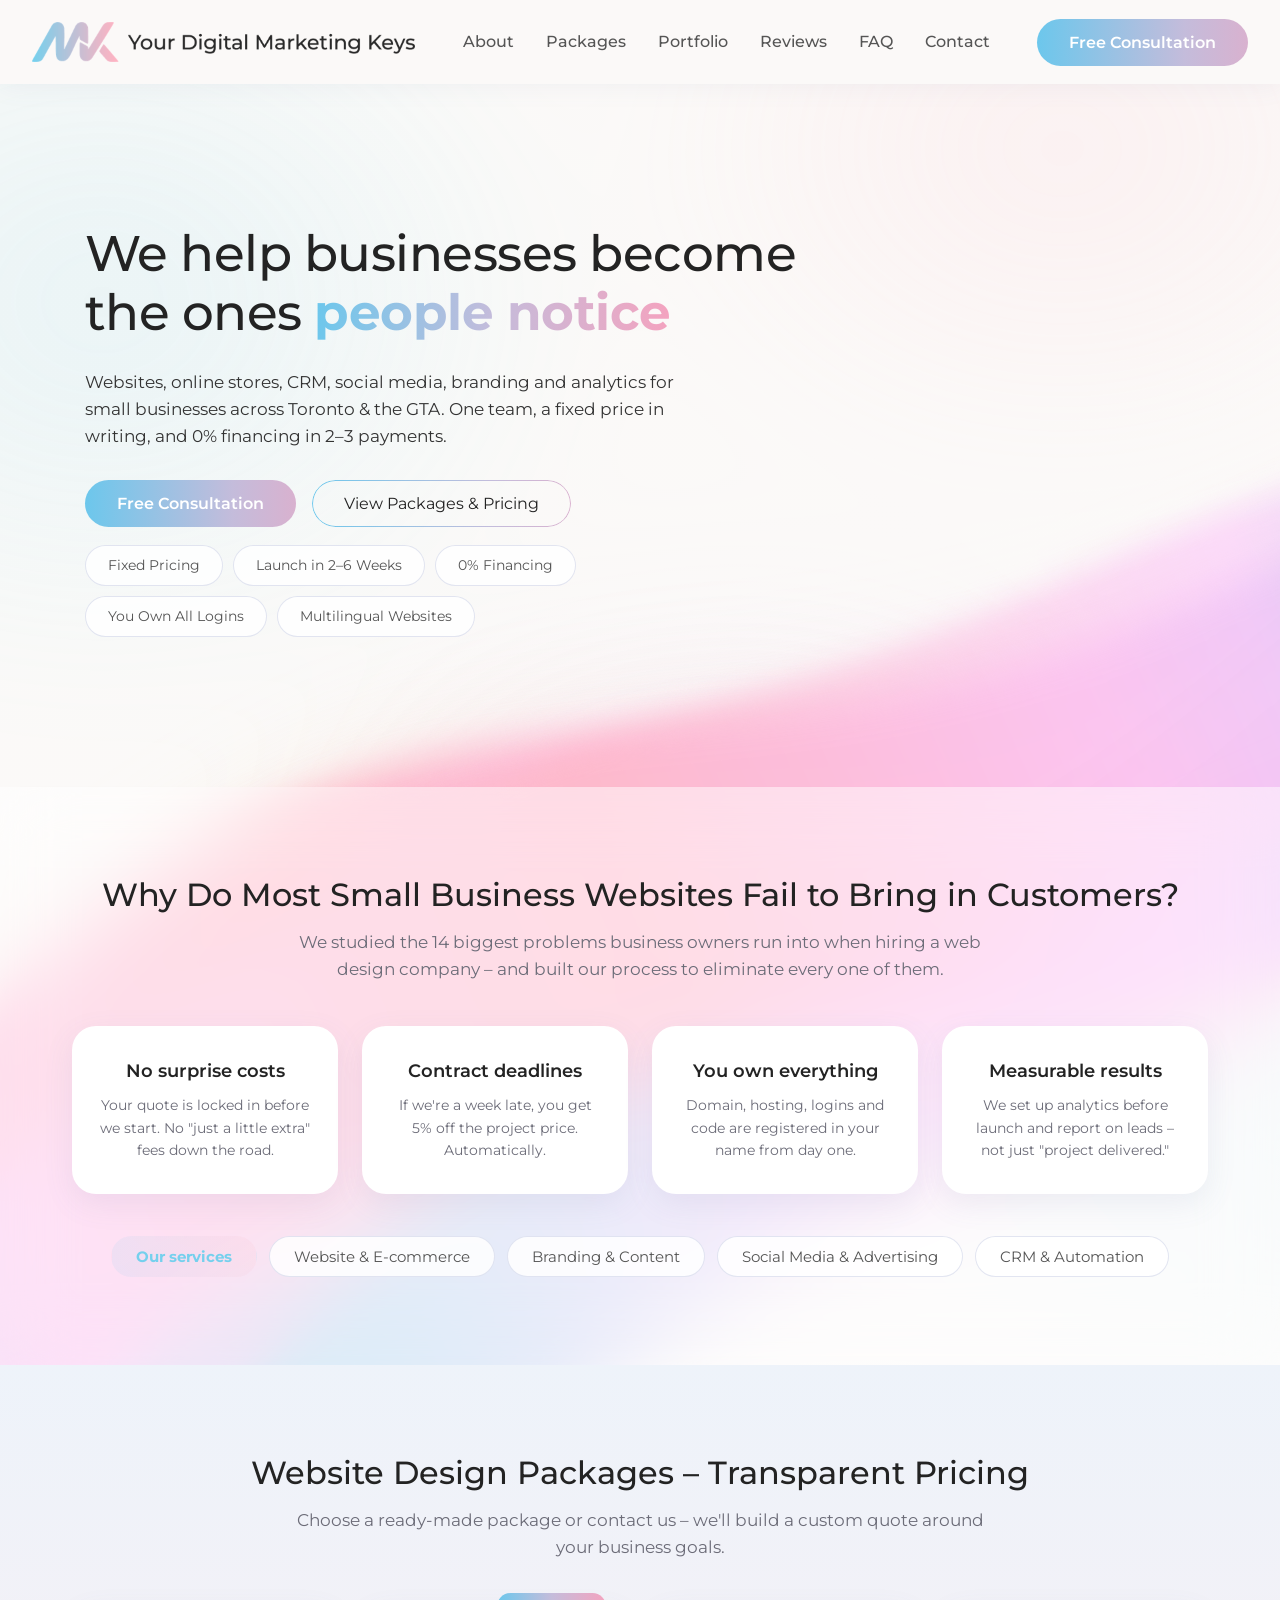
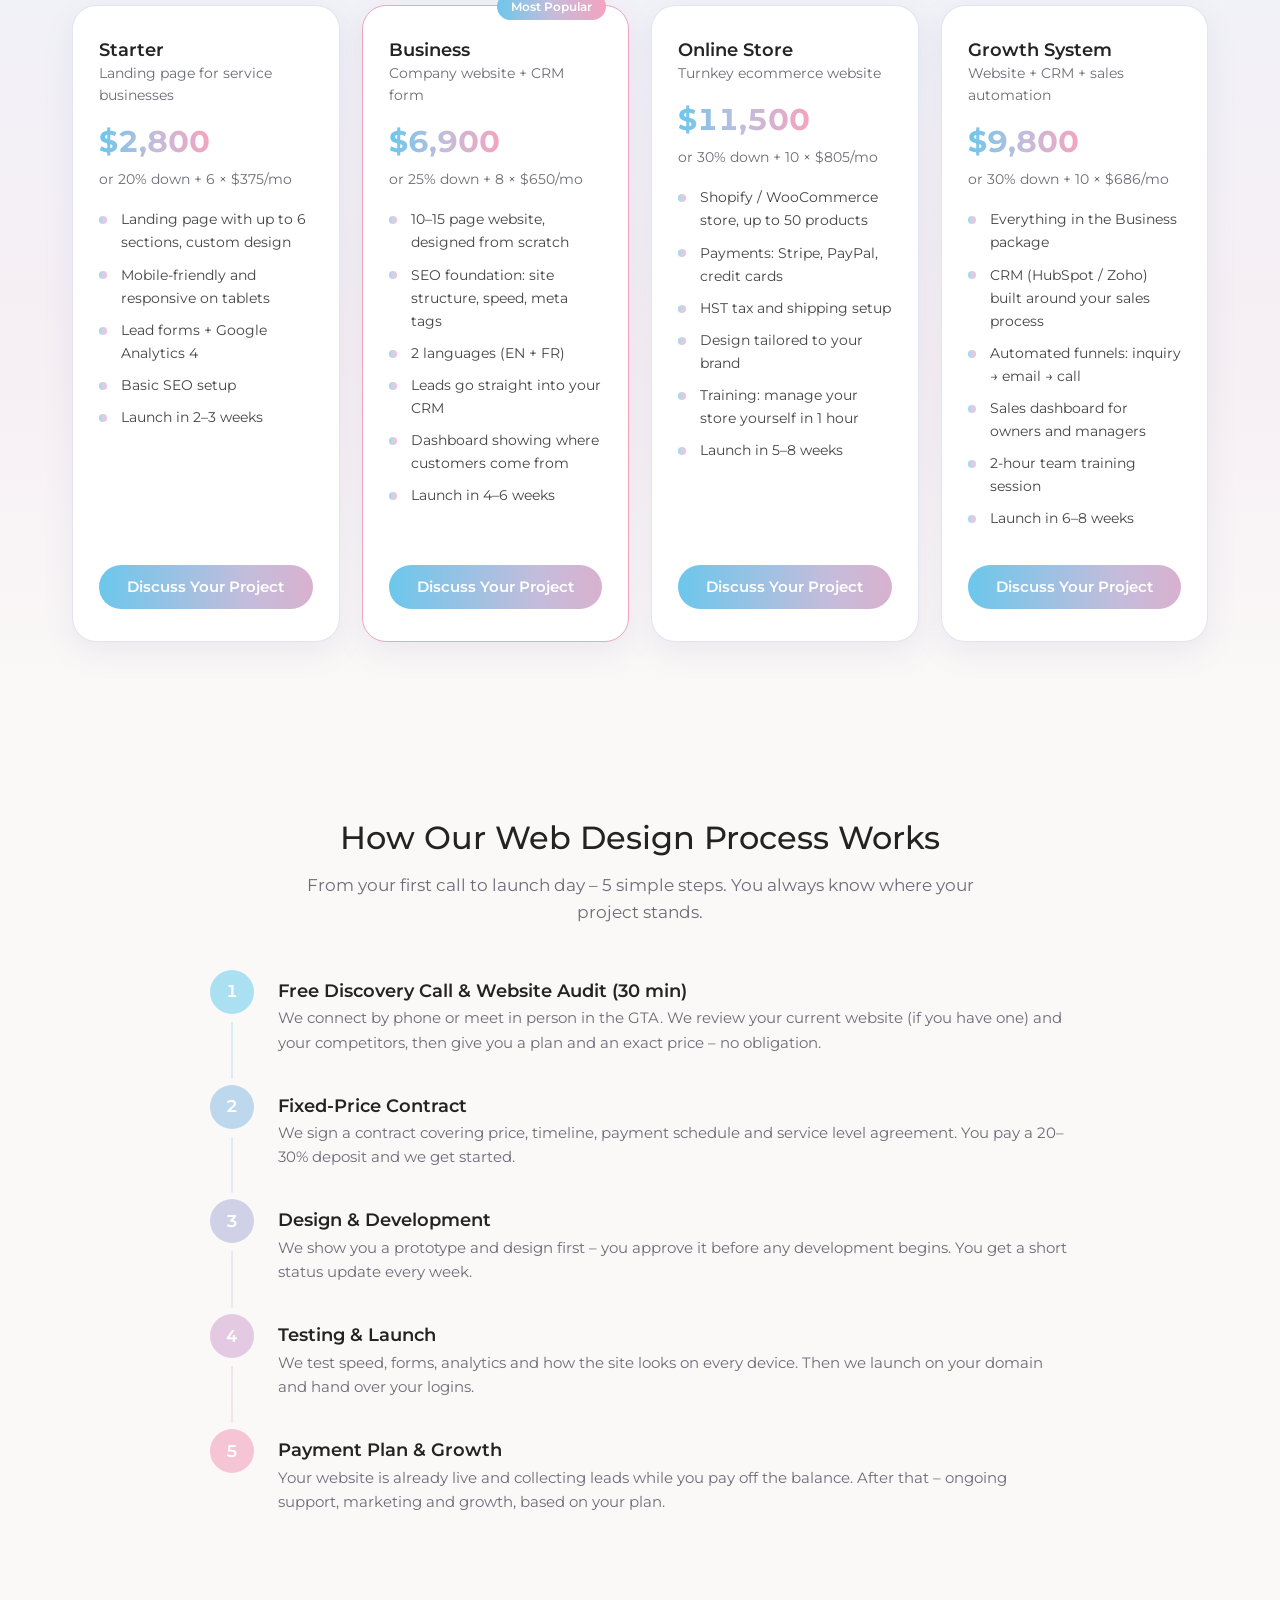
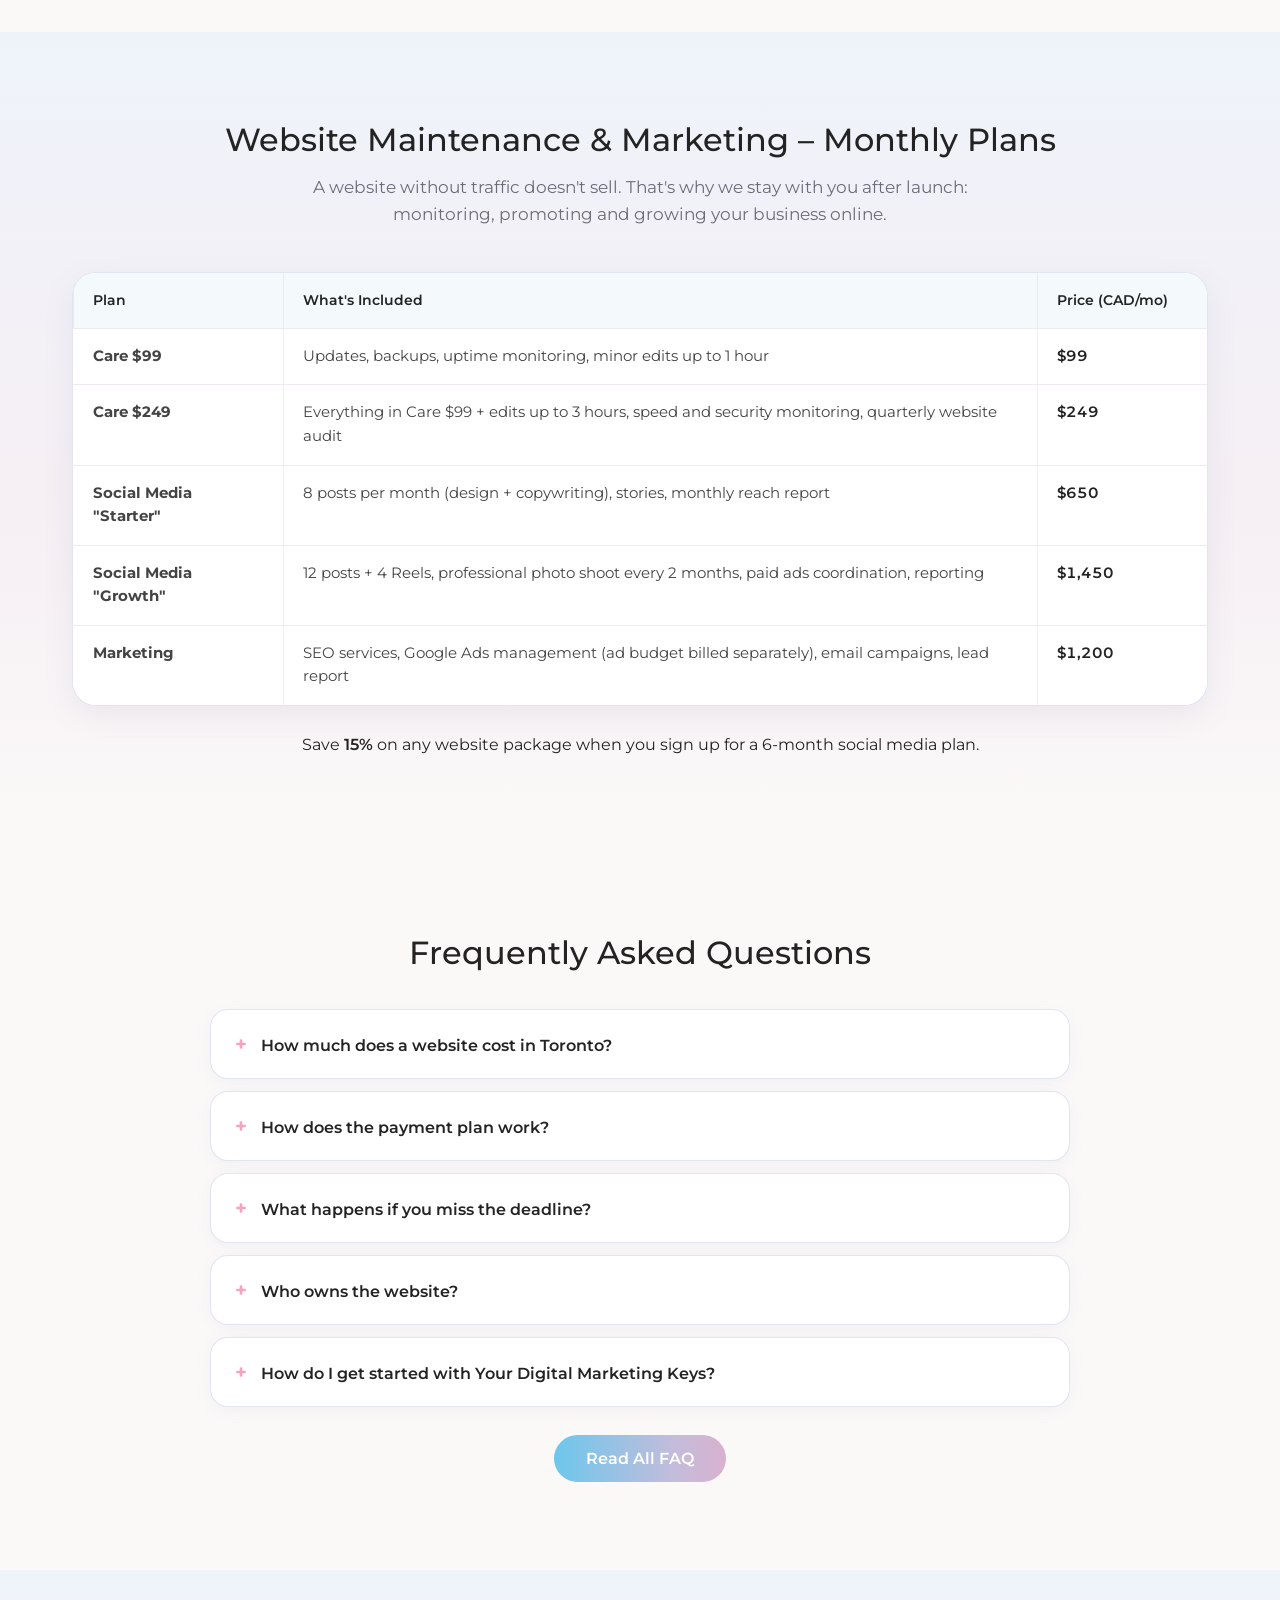
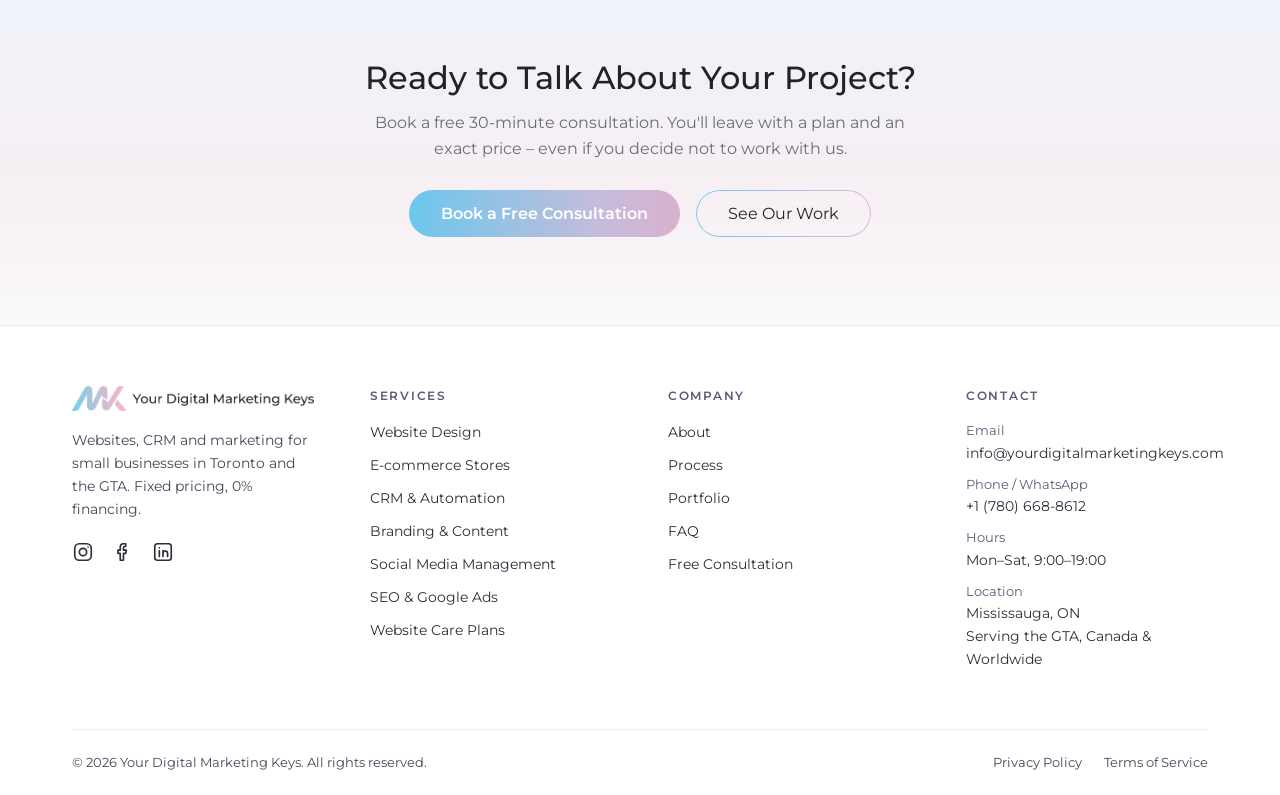
==== index.html @ e63bd82b "Revise hero section and update badges Updated hero section text and added multilingual badge." ====
<!DOCTYPE html>
<html lang="en-CA">
<head>
<meta charset="UTF-8">
<meta name="viewport" content="width=device-width, initial-scale=1.0, viewport-fit=cover">
<title>Web Design for Small Business in Toronto &amp; GTA | YDMK</title>
<meta name="description" content="Custom websites, online stores and CRM for small businesses in Toronto, Mississauga and the GTA. Fixed pricing, 0% financing, free consultation.">
<link rel="canonical" href="https://yourdigitalmarketingkeys.com/">
<link rel="icon" href="favicon.ico" sizes="any">
<link rel="icon" type="image/png" sizes="192x192" href="assets/img/icon-192.png">
<link rel="apple-touch-icon" href="assets/img/apple-touch-icon.png">
<link rel="manifest" href="site.webmanifest">
<meta name="theme-color" content="#FBF9F8">
<link rel="preload" href="assets/fonts/Montserrat-Regular-latin.woff2" as="font" type="font/woff2" crossorigin>
<link rel="preload" href="assets/fonts/Montserrat-Medium-latin.woff2" as="font" type="font/woff2" crossorigin>
<meta property="og:type" content="website">
<meta property="og:site_name" content="Your Digital Marketing Keys">
<meta property="og:locale" content="en_CA">
<meta property="og:title" content="Web Design for Small Business in Toronto &amp; GTA | YDMK">
<meta property="og:description" content="Custom websites, online stores and CRM for small businesses in Toronto, Mississauga and the GTA. Fixed pricing, 0% financing, free consultation.">
<meta property="og:url" content="https://yourdigitalmarketingkeys.com/">
<meta property="og:image" content="https://yourdigitalmarketingkeys.com/assets/img/og-image.png">
<meta property="og:image:width" content="1200"><meta property="og:image:height" content="630">
<meta property="og:image:alt" content="Your Digital Marketing Keys – Web Design, CRM &amp; Marketing in Toronto &amp; GTA">
<meta name="twitter:card" content="summary_large_image">
<meta name="geo.region" content="CA-ON"><meta name="geo.placename" content="Mississauga">
<script type="application/ld+json">
{"@context": "https://schema.org", "@type": "ProfessionalService", "name": "Your Digital Marketing Keys", "description": "Website design and development, ecommerce stores, CRM systems and social media marketing for small businesses in Toronto, Mississauga and the GTA.", "url": "https://yourdigitalmarketingkeys.com/", "telephone": "+1-780-668-8612", "email": "info@yourdigitalmarketingkeys.com", "areaServed": [{"@type": "City", "name": "Toronto"}, {"@type": "City", "name": "Mississauga"}, {"@type": "AdministrativeArea", "name": "Greater Toronto Area"}, {"@type": "Country", "name": "Canada"}], "address": {"@type": "PostalAddress", "addressLocality": "Mississauga", "addressRegion": "ON", "addressCountry": "CA"}, "priceRange": "$99 - $11,500", "openingHours": "Mo-Sa 09:00-19:00", "availableLanguage": ["English", "French", "Ukrainian"], "sameAs": ["https://instagram.com/", "https://facebook.com/", "https://linkedin.com/"], "logo": "https://yourdigitalmarketingkeys.com/assets/img/icon-512.png", "image": "https://yourdigitalmarketingkeys.com/assets/img/og-image.png"}
</script>
<link rel="stylesheet" href="assets/css/main.css">
<link rel="stylesheet" href="assets/css/home.css">
</head>
<body>
<svg width="0" height="0" style="position:absolute" aria-hidden="true">
  <symbol id="i-mail" viewBox="0 0 24 24"><rect x="3" y="5" width="18" height="14" rx="2.5"/><path d="M4 7l8 6 8-6"/></symbol>
  <symbol id="i-phone" viewBox="0 0 24 24"><path d="M5 4h3.5l2 5-2.3 1.4a11 11 0 005.4 5.4L15 13.5l5 2V19a2 2 0 01-2 2A16 16 0 013 6a2 2 0 012-2z"/></symbol>
  <symbol id="i-time" viewBox="0 0 24 24"><circle cx="12" cy="12" r="9"/><path d="M12 7v5l3 2"/></symbol>
  <symbol id="i-pin" viewBox="0 0 24 24"><path d="M12 21s-7-6.2-7-11.5a7 7 0 0114 0C19 14.8 12 21 12 21z"/><circle cx="12" cy="9.5" r="2.5"/></symbol>
  <symbol id="i-ig" viewBox="0 0 24 24"><rect x="3" y="3" width="18" height="18" rx="5"/><circle cx="12" cy="12" r="4"/><path d="M17.5 6.5h.01"/></symbol>
  <symbol id="i-fb" viewBox="0 0 24 24"><path d="M15 3h-2.5A3.5 3.5 0 009 6.5V10H6.5v3.5H9V21h3.5v-7.5H15l.5-3.5h-3V7a1 1 0 011-1H15z"/></symbol>
  <symbol id="i-in" viewBox="0 0 24 24"><rect x="3" y="3" width="18" height="18" rx="3"/><path d="M8 10.5V17M8 7.5v.01M12 17v-6.5M12 13.5a2.5 2.5 0 015 0V17"/></symbol>
</svg>


<nav class="top" aria-label="Main">
  <div class="wrap">
    <a class="logo" href="./" aria-label="Your Digital Marketing Keys – home"><img src="assets/img/logo.png" alt="Your Digital Marketing Keys" width="383" height="40"></a>
    <div class="links">
      <a href="#about">About</a>
      <a href="#packages">Packages</a>
      <a href="portfolio.html">Portfolio</a>
      <a href="#reviews">Reviews</a>
      <a href="faq.html">FAQ</a>
      <a href="contact.html">Contact</a>
    </div>
    <a class="btn" href="contact.html">Free Consultation</a>
    <button class="burger" id="burger" aria-label="Open menu" aria-expanded="false"><span></span><span></span><span></span></button>
  </div>
  <div class="mnav" id="mnav">
    <a href="#about">About</a>
    <a href="#packages">Packages</a>
    <a href="portfolio.html">Portfolio</a>
    <a href="#reviews">Reviews</a>
    <a href="faq.html">FAQ</a>
    <a href="contact.html">Contact</a>
    <a class="btn" href="contact.html">Free Consultation</a>
  </div>
</nav>

<main>
<div class="atmo">
  <div class="wv-bg" aria-hidden="true">
    <div class="wv-gradient"></div>
    <div class="wv-texture"></div>
    <div class="wv-frame"><div class="wv-ribbon">
      <svg id="wvSvg" viewBox="0 0 1400 400" preserveAspectRatio="xMidYMax slice" xmlns="http://www.w3.org/2000/svg" focusable="false">
        <defs>
          <linearGradient id="wvMain" x1="0" y1="0" x2="1" y2="0" spreadMethod="repeat"><stop offset="0%" style="stop-color:var(--wv-pink)"/><stop offset="25%" stop-color="#fcc6f8"/><stop offset="50%" style="stop-color:var(--wv-blue)"/><stop offset="75%" stop-color="#fcc6f8"/><stop offset="100%" style="stop-color:var(--wv-pink)"/><animate attributeName="x1" values="0;-1" dur="7s" repeatCount="indefinite"/><animate attributeName="x2" values="1;0" dur="7s" repeatCount="indefinite"/></linearGradient>
          <linearGradient id="wvUnder" x1="0" y1="0" x2="1" y2="0" spreadMethod="repeat"><stop offset="0%" style="stop-color:var(--wv-blue)"/><stop offset="25%" stop-color="#fcc6f8"/><stop offset="50%" style="stop-color:var(--wv-pink)"/><stop offset="75%" stop-color="#fcc6f8"/><stop offset="100%" style="stop-color:var(--wv-blue)"/><animate attributeName="x1" values="0;1" dur="9s" repeatCount="indefinite"/><animate attributeName="x2" values="1;2" dur="9s" repeatCount="indefinite"/></linearGradient>
          <linearGradient id="wvFront" x1="0" y1="0" x2="1" y2="0" spreadMethod="repeat"><stop offset="0%" style="stop-color:var(--wv-pink)"/><stop offset="25%" stop-color="#fcc6f8"/><stop offset="50%" style="stop-color:var(--wv-blue)"/><stop offset="75%" stop-color="#fcc6f8"/><stop offset="100%" style="stop-color:var(--wv-pink)"/><animate attributeName="x1" values="0;1" dur="7s" repeatCount="indefinite"/><animate attributeName="x2" values="1;2" dur="7s" repeatCount="indefinite"/></linearGradient>
          <linearGradient id="wvEdge" x1="0" y1="0" x2="0" y2="1"><stop offset="0%" stop-color="#9f5eff" stop-opacity="0"/><stop offset="55%" stop-color="#9f5eff" stop-opacity="0"/><stop offset="100%" stop-color="#9f5eff" stop-opacity=".5"/></linearGradient>
          <linearGradient id="wvShadow" x1="0" y1="0" x2="1" y2="0" spreadMethod="repeat"><stop offset="0%" stop-color="#f8c9a3"/><stop offset="25%" stop-color="#fcc6f8"/><stop offset="50%" stop-color="#f8c9a3"/><stop offset="75%" stop-color="#fcc6f8"/><stop offset="100%" stop-color="#f8c9a3"/><animate attributeName="x1" values="0;-1" dur="7s" repeatCount="indefinite"/><animate attributeName="x2" values="1;0" dur="7s" repeatCount="indefinite"/></linearGradient>
        </defs>
        <path class="wv-path shadow" fill="url(#wvShadow)" data-wave="main" data-dur="12"/>
        <path class="wv-path under" fill="url(#wvUnder)" data-wave="under" data-dur="9"/>
        <path class="wv-path main" fill="url(#wvMain)" data-wave="main" data-dur="12"/>
        <path class="wv-path front" fill="url(#wvFront)" data-wave="main" data-dur="17"/>
        <path class="wv-path edge" fill="url(#wvEdge)" data-wave="main" data-dur="12"/>
      </svg>
    </div></div>
  </div>
  <header class="hero">
    <div class="wrap"><div class="hero-in">
      <h1>We help businesses become<br>the ones <span class="gt">people notice</span></h1>
      <p class="sub">Websites, online stores, CRM, social media, branding and analytics for small businesses across Toronto & the GTA. One team, a fixed price in writing, and 0% financing in 2–3 payments.</p>
      <div class="cta-row">
        <a class="btn" href="contact.html">Free Consultation</a>
        <a class="btn2" href="#packages">View Packages &amp; Pricing</a>
      </div>
      <div class="badges">
        <span class="badge">Fixed Pricing</span>
        <span class="badge">Launch in 2–6 Weeks</span>
        <span class="badge">0% Financing</span>
        <span class="badge">You Own All Logins</span>
        <span class="badge">Multilingual Websites</span>
      </div>
    </div></div>
  </header>

  <section class="band" id="about">
    <div class="wrap">
      <h2 class="center">Why Do Most Small Business Websites Fail to Bring in Customers?</h2>
      <p class="lead">We studied the 14 biggest problems business owners run into when hiring a web design company – and built our process to eliminate every one of them.</p>
      <div class="vgrid">
        <div class="vcard"><h3>No surprise costs</h3><p>Your quote is locked in before we start. No "just a little extra" fees down the road.</p></div>
        <div class="vcard"><h3>Contract deadlines</h3><p>If we're a week late, you get 5% off the project price. Automatically.</p></div>
        <div class="vcard"><h3>You own everything</h3><p>Domain, hosting, logins and code are registered in your name from day one.</p></div>
        <div class="vcard"><h3>Measurable results</h3><p>We set up analytics before launch and report on leads – not just "project delivered."</p></div>
      </div>
      <div class="pills" id="services-overview">
        <span class="pill lbl">Our services</span>
        <a class="pill" href="#packages">Website &amp; E-commerce</a>
        <a class="pill" href="portfolio.html?f=photo">Branding &amp; Content</a>
        <a class="pill" href="#services">Social Media &amp; Advertising</a>
        <a class="pill" href="#packages">CRM &amp; Automation</a>
      </div>
    </div>
  </section>
</div>

<section class="alt" id="packages">
  <div class="wrap">
    <h2 class="center">Website Design Packages – Transparent Pricing</h2>
    <p class="lead">Choose a ready-made package or contact us – we'll build a custom quote around your business goals.</p>
    <div class="pgrid">
      <div class="card">
        <h3>Starter</h3><p class="per">Landing page for service businesses</p>
        <p class="price">$2,800</p><p class="per">or 20% down + 6 × $375/mo</p>
        <ul><li>Landing page with up to 6 sections, custom design</li><li>Mobile-friendly and responsive on tablets</li><li>Lead forms + Google Analytics 4</li><li>Basic SEO setup</li><li>Launch in 2–3 weeks</li></ul>
        <a class="btn" href="contact.html?pkg=starter">Discuss Your Project</a>
      </div>
      <div class="card hot"><span class="tag">Most Popular</span>
        <h3>Business</h3><p class="per">Company website + CRM form</p>
        <p class="price">$6,900</p><p class="per">or 25% down + 8 × $650/mo</p>
        <ul><li>10–15 page website, designed from scratch</li><li>SEO foundation: site structure, speed, meta tags</li><li>2 languages (EN + FR)</li><li>Leads go straight into your CRM</li><li>Dashboard showing where customers come from</li><li>Launch in 4–6 weeks</li></ul>
        <a class="btn" href="contact.html?pkg=business">Discuss Your Project</a>
      </div>
      <div class="card">
        <h3>Online Store</h3><p class="per">Turnkey ecommerce website</p>
        <p class="price">$11,500</p><p class="per">or 30% down + 10 × $805/mo</p>
        <ul><li>Shopify / WooCommerce store, up to 50 products</li><li>Payments: Stripe, PayPal, credit cards</li><li>HST tax and shipping setup</li><li>Design tailored to your brand</li><li>Training: manage your store yourself in 1 hour</li><li>Launch in 5–8 weeks</li></ul>
        <a class="btn" href="contact.html?pkg=store">Discuss Your Project</a>
      </div>
      <div class="card">
        <h3>Growth System</h3><p class="per">Website + CRM + sales automation</p>
        <p class="price">$9,800</p><p class="per">or 30% down + 10 × $686/mo</p>
        <ul><li>Everything in the Business package</li><li>CRM (HubSpot / Zoho) built around your sales process</li><li>Automated funnels: inquiry → email → call</li><li>Sales dashboard for owners and managers</li><li>2-hour team training session</li><li>Launch in 6–8 weeks</li></ul>
        <a class="btn" href="contact.html?pkg=growth">Discuss Your Project</a>
      </div>
    </div>
  </div>
</section>

<section id="process">
  <div class="wrap">
    <h2 class="center">How Our Web Design Process Works</h2>
    <p class="lead">From your first call to launch day – 5 simple steps. You always know where your project stands.</p>
    <ol class="steps">
      <li class="step"><span class="num">1</span><div><h3>Free Discovery Call &amp; Website Audit (30 min)</h3><p>We connect by phone or meet in person in the GTA. We review your current website (if you have one) and your competitors, then give you a plan and an exact price – no obligation.</p></div></li>
      <li class="step"><span class="num">2</span><div><h3>Fixed-Price Contract</h3><p>We sign a contract covering price, timeline, payment schedule and service level agreement. You pay a 20–30% deposit and we get started.</p></div></li>
      <li class="step"><span class="num">3</span><div><h3>Design &amp; Development</h3><p>We show you a prototype and design first – you approve it before any development begins. You get a short status update every week.</p></div></li>
      <li class="step"><span class="num">4</span><div><h3>Testing &amp; Launch</h3><p>We test speed, forms, analytics and how the site looks on every device. Then we launch on your domain and hand over your logins.</p></div></li>
      <li class="step"><span class="num">5</span><div><h3>Payment Plan &amp; Growth</h3><p>Your website is already live and collecting leads while you pay off the balance. After that – ongoing support, marketing and growth, based on your plan.</p></div></li>
    </ol>
  </div>
</section>

<section class="alt" id="services">
  <div class="wrap">
    <h2 class="center">Website Maintenance &amp; Marketing – Monthly Plans</h2>
    <p class="lead">A website without traffic doesn't sell. That's why we stay with you after launch: monitoring, promoting and growing your business online.</p>
    <div class="tscroll">
    <table class="plans">
      <tr><th>Plan</th><th>What's Included</th><th>Price (CAD/mo)</th></tr>
      <tr><td><b>Care $99</b></td><td>Updates, backups, uptime monitoring, minor edits up to 1 hour</td><td>$99</td></tr>
      <tr><td><b>Care $249</b></td><td>Everything in Care $99 + edits up to 3 hours, speed and security monitoring, quarterly website audit</td><td>$249</td></tr>
      <tr><td><b>Social Media "Starter"</b></td><td>8 posts per month (design + copywriting), stories, monthly reach report</td><td>$650</td></tr>
      <tr><td><b>Social Media "Growth"</b></td><td>12 posts + 4 Reels, professional photo shoot every 2 months, paid ads coordination, reporting</td><td>$1,450</td></tr>
      <tr><td><b>Marketing</b></td><td>SEO services, Google Ads management (ad budget billed separately), email campaigns, lead report</td><td>$1,200</td></tr>
    </table>
    </div>
    <p class="center note">Save <b>15%</b> on any website package when you sign up for a 6-month social media plan.</p>
  </div>
</section>

<section class="faq" id="faq-home">
  <div class="wrap">
    <h2 class="center" style="margin-bottom:36px">Frequently Asked Questions</h2>
    <div id="faqHome">
<details><summary>How much does a website cost in Toronto?</summary><p>A landing page starts at $2,800, a company website at $6,900, and an ecommerce store at $11,500. Your price is fixed in the contract before work begins and doesn&#x27;t change during the project.</p></details>
<details><summary>How does the payment plan work?</summary><p>Pay 20–30% upfront, then the balance in equal monthly payments over 6–10 months at 0% interest. Your website launches and starts collecting leads after just 2–3 payments. Pay in full and save 10%.</p></details>
<details><summary>What happens if you miss the deadline?</summary><p>For every week of delay, you automatically receive a 5% discount on the project price. It&#x27;s written into the contract.</p></details>
<details><summary>Who owns the website?</summary><p>You do. The domain and hosting are registered in your name, and all logins are handed over on launch day (on a payment plan, after the final payment – but your website stays live the whole time).</p></details>
<details><summary>How do I get started with Your Digital Marketing Keys?</summary><p>Simply contact us to schedule a consultation. We&#x27;ll discuss your goals, recommend suitable services, and outline the next steps, timeline, and pricing before starting your project.</p></details>
</div>
    <div class="more"><a class="btn" href="faq.html">Read All FAQ</a></div>
  </div>
</section>

<!-- <section id="reviews">
  <div class="wrap">
    <div class="rev-top">
      <div>
        <h2>What Our Clients Say</h2>
        <p style="color:var(--muted);margin-top:8px">Reviews from our Google Business Profile.</p>
      </div>
      <div class="rating">
        <b>5.0</b>
        <div><span class="stars" aria-label="5 out of 5 stars"><svg viewBox="0 0 24 24"><path d="M12 2.5l2.9 6.1 6.6.8-4.9 4.6 1.3 6.6L12 17.3l-5.9 3.3 1.3-6.6L2.5 9.4l6.6-.8z"/></svg><svg viewBox="0 0 24 24"><path d="M12 2.5l2.9 6.1 6.6.8-4.9 4.6 1.3 6.6L12 17.3l-5.9 3.3 1.3-6.6L2.5 9.4l6.6-.8z"/></svg><svg viewBox="0 0 24 24"><path d="M12 2.5l2.9 6.1 6.6.8-4.9 4.6 1.3 6.6L12 17.3l-5.9 3.3 1.3-6.6L2.5 9.4l6.6-.8z"/></svg><svg viewBox="0 0 24 24"><path d="M12 2.5l2.9 6.1 6.6.8-4.9 4.6 1.3 6.6L12 17.3l-5.9 3.3 1.3-6.6L2.5 9.4l6.6-.8z"/></svg><svg viewBox="0 0 24 24"><path d="M12 2.5l2.9 6.1 6.6.8-4.9 4.6 1.3 6.6L12 17.3l-5.9 3.3 1.3-6.6L2.5 9.4l6.6-.8z"/></svg></span><small>Based on 5 Google reviews</small></div>
      </div>
    </div>
    <div class="rev-track" id="revTrack">
<article class="review"><div class="rhead"><span class="av" style="background:#75D0ED">R</span><div><b>Reviewer name</b><small>2 weeks ago</small></div></div><span class="stars" aria-label="5 out of 5 stars"><svg viewBox="0 0 24 24"><path d="M12 2.5l2.9 6.1 6.6.8-4.9 4.6 1.3 6.6L12 17.3l-5.9 3.3 1.3-6.6L2.5 9.4l6.6-.8z"/></svg><svg viewBox="0 0 24 24"><path d="M12 2.5l2.9 6.1 6.6.8-4.9 4.6 1.3 6.6L12 17.3l-5.9 3.3 1.3-6.6L2.5 9.4l6.6-.8z"/></svg><svg viewBox="0 0 24 24"><path d="M12 2.5l2.9 6.1 6.6.8-4.9 4.6 1.3 6.6L12 17.3l-5.9 3.3 1.3-6.6L2.5 9.4l6.6-.8z"/></svg><svg viewBox="0 0 24 24"><path d="M12 2.5l2.9 6.1 6.6.8-4.9 4.6 1.3 6.6L12 17.3l-5.9 3.3 1.3-6.6L2.5 9.4l6.6-.8z"/></svg><svg viewBox="0 0 24 24"><path d="M12 2.5l2.9 6.1 6.6.8-4.9 4.6 1.3 6.6L12 17.3l-5.9 3.3 1.3-6.6L2.5 9.4l6.6-.8z"/></svg></span><p>They rebuilt our restaurant website in five weeks and the price never changed from the quote. Online bookings started coming in the first week after launch.</p><span class="src">Posted on Google</span></article>
<article class="review"><div class="rhead"><span class="av" style="background:#B7B3DC">R</span><div><b>Reviewer name</b><small>1 month ago</small></div></div><span class="stars" aria-label="5 out of 5 stars"><svg viewBox="0 0 24 24"><path d="M12 2.5l2.9 6.1 6.6.8-4.9 4.6 1.3 6.6L12 17.3l-5.9 3.3 1.3-6.6L2.5 9.4l6.6-.8z"/></svg><svg viewBox="0 0 24 24"><path d="M12 2.5l2.9 6.1 6.6.8-4.9 4.6 1.3 6.6L12 17.3l-5.9 3.3 1.3-6.6L2.5 9.4l6.6-.8z"/></svg><svg viewBox="0 0 24 24"><path d="M12 2.5l2.9 6.1 6.6.8-4.9 4.6 1.3 6.6L12 17.3l-5.9 3.3 1.3-6.6L2.5 9.4l6.6-.8z"/></svg><svg viewBox="0 0 24 24"><path d="M12 2.5l2.9 6.1 6.6.8-4.9 4.6 1.3 6.6L12 17.3l-5.9 3.3 1.3-6.6L2.5 9.4l6.6-.8z"/></svg><svg viewBox="0 0 24 24"><path d="M12 2.5l2.9 6.1 6.6.8-4.9 4.6 1.3 6.6L12 17.3l-5.9 3.3 1.3-6.6L2.5 9.4l6.6-.8z"/></svg></span><p>Very clear process. We saw the design before any development started and got an update every Friday. Being able to pay monthly made it easy for our budget.</p><span class="src">Posted on Google</span></article>
<article class="review"><div class="rhead"><span class="av" style="background:#F4A3BF">R</span><div><b>Reviewer name</b><small>1 month ago</small></div></div><span class="stars" aria-label="5 out of 5 stars"><svg viewBox="0 0 24 24"><path d="M12 2.5l2.9 6.1 6.6.8-4.9 4.6 1.3 6.6L12 17.3l-5.9 3.3 1.3-6.6L2.5 9.4l6.6-.8z"/></svg><svg viewBox="0 0 24 24"><path d="M12 2.5l2.9 6.1 6.6.8-4.9 4.6 1.3 6.6L12 17.3l-5.9 3.3 1.3-6.6L2.5 9.4l6.6-.8z"/></svg><svg viewBox="0 0 24 24"><path d="M12 2.5l2.9 6.1 6.6.8-4.9 4.6 1.3 6.6L12 17.3l-5.9 3.3 1.3-6.6L2.5 9.4l6.6-.8z"/></svg><svg viewBox="0 0 24 24"><path d="M12 2.5l2.9 6.1 6.6.8-4.9 4.6 1.3 6.6L12 17.3l-5.9 3.3 1.3-6.6L2.5 9.4l6.6-.8z"/></svg><svg viewBox="0 0 24 24"><path d="M12 2.5l2.9 6.1 6.6.8-4.9 4.6 1.3 6.6L12 17.3l-5.9 3.3 1.3-6.6L2.5 9.4l6.6-.8z"/></svg></span><p>The team handles our Instagram and the content finally looks like our brand. The photo shoot they organized gave us material for months.</p><span class="src">Posted on Google</span></article>
<article class="review"><div class="rhead"><span class="av" style="background:#8FC9E6">R</span><div><b>Reviewer name</b><small>2 months ago</small></div></div><span class="stars" aria-label="5 out of 5 stars"><svg viewBox="0 0 24 24"><path d="M12 2.5l2.9 6.1 6.6.8-4.9 4.6 1.3 6.6L12 17.3l-5.9 3.3 1.3-6.6L2.5 9.4l6.6-.8z"/></svg><svg viewBox="0 0 24 24"><path d="M12 2.5l2.9 6.1 6.6.8-4.9 4.6 1.3 6.6L12 17.3l-5.9 3.3 1.3-6.6L2.5 9.4l6.6-.8z"/></svg><svg viewBox="0 0 24 24"><path d="M12 2.5l2.9 6.1 6.6.8-4.9 4.6 1.3 6.6L12 17.3l-5.9 3.3 1.3-6.6L2.5 9.4l6.6-.8z"/></svg><svg viewBox="0 0 24 24"><path d="M12 2.5l2.9 6.1 6.6.8-4.9 4.6 1.3 6.6L12 17.3l-5.9 3.3 1.3-6.6L2.5 9.4l6.6-.8z"/></svg><svg viewBox="0 0 24 24"><path d="M12 2.5l2.9 6.1 6.6.8-4.9 4.6 1.3 6.6L12 17.3l-5.9 3.3 1.3-6.6L2.5 9.4l6.6-.8z"/></svg></span><p>Our clinic now gets every booking request in the CRM instead of scattered emails. The dashboard shows exactly where new patients come from.</p><span class="src">Posted on Google</span></article>
<article class="review"><div class="rhead"><span class="av" style="background:#D9A9CF">R</span><div><b>Reviewer name</b><small>3 months ago</small></div></div><span class="stars" aria-label="5 out of 5 stars"><svg viewBox="0 0 24 24"><path d="M12 2.5l2.9 6.1 6.6.8-4.9 4.6 1.3 6.6L12 17.3l-5.9 3.3 1.3-6.6L2.5 9.4l6.6-.8z"/></svg><svg viewBox="0 0 24 24"><path d="M12 2.5l2.9 6.1 6.6.8-4.9 4.6 1.3 6.6L12 17.3l-5.9 3.3 1.3-6.6L2.5 9.4l6.6-.8z"/></svg><svg viewBox="0 0 24 24"><path d="M12 2.5l2.9 6.1 6.6.8-4.9 4.6 1.3 6.6L12 17.3l-5.9 3.3 1.3-6.6L2.5 9.4l6.6-.8z"/></svg><svg viewBox="0 0 24 24"><path d="M12 2.5l2.9 6.1 6.6.8-4.9 4.6 1.3 6.6L12 17.3l-5.9 3.3 1.3-6.6L2.5 9.4l6.6-.8z"/></svg><svg viewBox="0 0 24 24"><path d="M12 2.5l2.9 6.1 6.6.8-4.9 4.6 1.3 6.6L12 17.3l-5.9 3.3 1.3-6.6L2.5 9.4l6.6-.8z"/></svg></span><p>Friendly, fast and easy to reach on WhatsApp. They met us in person, explained everything in plain language and delivered on time.</p><span class="src">Posted on Google</span></article>
</div>
    <div class="rev-foot">
      <div class="rev-nav"><button type="button" id="revPrev" aria-label="Previous reviews">←</button><button type="button" id="revNext" aria-label="Next reviews">→</button></div>
      <small>Sample reviews for the preview · will be replaced by live Google reviews</small>
      <div class="cta-row"><a class="btn2" href="#" data-soon="Google reviews">See All on Google</a><a class="btn" href="#" data-soon="Write a review">Write a Review</a></div>
    </div>
  </div>
</section> -->

<section class="alt hcta">
  <div class="wrap">
    <h2>Ready to Talk About Your Project?</h2>
    <p>Book a free 30-minute consultation. You'll leave with a plan and an exact price – even if you decide not to work with us.</p>
    <div class="cta-row">
      <a class="btn" href="contact.html">Book a Free Consultation</a>
      <a class="btn2" href="portfolio.html">See Our Work</a>
    </div>
  </div>
</section>
</main>

<footer>
  <div class="wrap">
    <div class="fgrid">
      <div class="fbrand">
        <a class="flogo" href="./" aria-label="Your Digital Marketing Keys – home"><img src="assets/img/logo.png" alt="Your Digital Marketing Keys" width="326" height="34"></a>
        <p>Websites, CRM and marketing for small businesses in Toronto and the GTA. Fixed pricing, 0% financing.</p>
        <div class="soc">
          <a href="https://instagram.com/" target="_blank" rel="noopener" aria-label="Instagram"><svg><use href="#i-ig"/></svg></a>
          <a href="https://facebook.com/" target="_blank" rel="noopener" aria-label="Facebook"><svg><use href="#i-fb"/></svg></a>
          <a href="https://linkedin.com/" target="_blank" rel="noopener" aria-label="LinkedIn"><svg><use href="#i-in"/></svg></a>
        </div>
      </div>
      <div>
        <p class="fh">Services</p>
        <ul>
          <li><a href="#packages">Website Design</a></li>
          <li><a href="#packages">E-commerce Stores</a></li>
          <li><a href="#packages">CRM &amp; Automation</a></li>
          <li><a href="portfolio.html?f=photo">Branding &amp; Content</a></li>
          <li><a href="#services">Social Media Management</a></li>
          <li><a href="#services">SEO &amp; Google Ads</a></li>
          <li><a href="#services">Website Care Plans</a></li>
        </ul>
      </div>
      <div>
        <p class="fh">Company</p>
        <ul>
          <li><a href="#about">About</a></li>
          <li><a href="#process">Process</a></li>
          <li><a href="portfolio.html">Portfolio</a></li>
          <li><a href="faq.html">FAQ</a></li>
          <li><a href="contact.html">Free Consultation</a></li>
        </ul>
      </div>
      <div>
        <p class="fh">Contact</p>
        <ul>
          <li><small>Email</small><a href="mailto:info@yourdigitalmarketingkeys.com">info@yourdigitalmarketingkeys.com</a></li>
          <li><small>Phone / WhatsApp</small><a href="https://wa.me/17806688612" target="_blank" rel="noopener">+1 (780) 668-8612</a></li>
          <li><small>Hours</small>Mon–Sat, 9:00–19:00</li>
          <li><small>Location</small>Mississauga, ON<br>Serving the GTA, Canada &amp; Worldwide</li>
        </ul>
      </div>
    </div>
    <div class="fbot">
      <span>© 2026 Your Digital Marketing Keys. All rights reserved.</span>
      <nav aria-label="Legal"><a href="privacy.html">Privacy Policy</a><a href="terms.html">Terms of Service</a></nav>
    </div>
  </div>
</footer>

<div class="toast" id="toast" role="status" aria-live="polite"></div>
<script src="assets/js/main.js" defer></script>
<script src="assets/js/home.js" defer></script>
</body>
</html>
---- assets/css/main.css ----
/* ---------- Fonts: Montserrat, WOFF2 split by script (only the needed subset is downloaded) ---------- */
@font-face{font-family:'Montserrat YDMK';src:url('../fonts/Montserrat-Regular-latin.woff2') format('woff2');font-weight:400;font-style:normal;font-display:swap;unicode-range:U+0000-00FF,U+0131,U+0152-0153,U+02BB-02BC,U+02C6,U+02DA,U+02DC,U+0304,U+0308,U+0329,U+2000-206F,U+2074,U+20AC,U+2122,U+2191,U+2193,U+2190,U+2192,U+2212,U+2215,U+FEFF,U+FFFD}
@font-face{font-family:'Montserrat YDMK';src:url('../fonts/Montserrat-Regular-cyrillic.woff2') format('woff2');font-weight:400;font-style:normal;font-display:swap;unicode-range:U+0301,U+0400-045F,U+0490-0491,U+04B0-04B1,U+2116}
@font-face{font-family:'Montserrat YDMK';src:url('../fonts/Montserrat-Medium-latin.woff2') format('woff2');font-weight:500;font-style:normal;font-display:swap;unicode-range:U+0000-00FF,U+0131,U+0152-0153,U+02BB-02BC,U+02C6,U+02DA,U+02DC,U+0304,U+0308,U+0329,U+2000-206F,U+2074,U+20AC,U+2122,U+2191,U+2193,U+2190,U+2192,U+2212,U+2215,U+FEFF,U+FFFD}
@font-face{font-family:'Montserrat YDMK';src:url('../fonts/Montserrat-Medium-cyrillic.woff2') format('woff2');font-weight:500;font-style:normal;font-display:swap;unicode-range:U+0301,U+0400-045F,U+0490-0491,U+04B0-04B1,U+2116}
@font-face{font-family:'Montserrat YDMK';src:url('../fonts/Montserrat-SemiBold-latin.woff2') format('woff2');font-weight:600;font-style:normal;font-display:swap;unicode-range:U+0000-00FF,U+0131,U+0152-0153,U+02BB-02BC,U+02C6,U+02DA,U+02DC,U+0304,U+0308,U+0329,U+2000-206F,U+2074,U+20AC,U+2122,U+2191,U+2193,U+2190,U+2192,U+2212,U+2215,U+FEFF,U+FFFD}
@font-face{font-family:'Montserrat YDMK';src:url('../fonts/Montserrat-SemiBold-cyrillic.woff2') format('woff2');font-weight:600;font-style:normal;font-display:swap;unicode-range:U+0301,U+0400-045F,U+0490-0491,U+04B0-04B1,U+2116}
@font-face{font-family:'Montserrat YDMK';src:url('../fonts/Montserrat-Bold-latin.woff2') format('woff2');font-weight:700;font-style:normal;font-display:swap;unicode-range:U+0000-00FF,U+0131,U+0152-0153,U+02BB-02BC,U+02C6,U+02DA,U+02DC,U+0304,U+0308,U+0329,U+2000-206F,U+2074,U+20AC,U+2122,U+2191,U+2193,U+2190,U+2192,U+2212,U+2215,U+FEFF,U+FFFD}
@font-face{font-family:'Montserrat YDMK';src:url('../fonts/Montserrat-Bold-cyrillic.woff2') format('woff2');font-weight:700;font-style:normal;font-display:swap;unicode-range:U+0301,U+0400-045F,U+0490-0491,U+04B0-04B1,U+2116}


/* YDMK — shared styles for every page. Home-only wave & glass: home.css */
:root{
  --bg:#FBF9F8; --surface:#FFFFFF; --ink:#232323; --ink-2:#4a4a52; --muted:#6c6c78;
  --blue:#75D0ED; --pink:#F4A3BF; --blue60:rgba(117,208,237,.6);
  --g:linear-gradient(90deg,#6CC7EC,#C4BCDB 50%,#F4A3BF);
  --g-soft:linear-gradient(120deg,#d9eef9 0%,#ebe3f1 50%,#f5d5e2 100%);
  --line:rgba(150,160,205,.28); --soft:#F3F0F5;
  --shadow:0 10px 30px rgba(110,120,170,.10);
  --font:'Montserrat YDMK','Montserrat','Segoe UI',Arial,sans-serif;
  color-scheme:light;
}
*{margin:0;padding:0;box-sizing:border-box}
[hidden]{display:none!important}
html{scroll-behavior:smooth;scroll-padding-top:96px}
body{font-family:var(--font);color:var(--ink);background:var(--bg);line-height:1.6;font-size:16px;-webkit-font-smoothing:antialiased}
img{max-width:100%;display:block}
a{color:inherit}
button{font-family:var(--font)}
.wrap{max-width:1200px;margin:0 auto;padding-inline:32px}
h1{font-size:clamp(2.1rem,4.4vw,3.15rem);line-height:1.18;font-weight:500;letter-spacing:-.01em;text-wrap:balance}
h2{font-size:clamp(1.5rem,2.6vw,2rem);line-height:1.25;font-weight:500;text-wrap:balance}
h3{font-size:1.1rem;font-weight:600;line-height:1.35}
.gt{background:var(--g);-webkit-background-clip:text;background-clip:text;color:transparent;font-weight:700}
.center{text-align:center}
.lead{font-size:1.05rem;max-width:720px;margin:14px auto 44px;text-align:center;color:var(--muted)}
section{padding-block:88px}
:focus-visible{outline:2px solid #5aa9d6;outline-offset:3px;border-radius:6px}

/* ---------- Buttons (Montserrat Regular) ---------- */
.btn,.btn2{position:relative;display:inline-flex;align-items:center;justify-content:center;gap:8px;font:400 1rem var(--font);padding:14px 32px;border-radius:40px;text-decoration:none;cursor:pointer;transition:background-position .35s,box-shadow .25s,transform .2s;white-space:nowrap}
.btn{background:var(--g);background-size:140% 100%;color:#fff;border:0;font-weight:600}
.btn:hover{background-position:100% 0;box-shadow:0 10px 24px rgba(244,163,191,.38);transform:translateY(-1px)}
.btn2{background:transparent;color:var(--ink);border:0;isolation:isolate}
.btn2::before{content:"";position:absolute;inset:0;border-radius:inherit;border:1.5px solid transparent;background:var(--g) border-box;background-size:140% 100%;transition:background-position .35s;-webkit-mask:linear-gradient(#fff 0 0) padding-box,linear-gradient(#fff 0 0) border-box;-webkit-mask-composite:xor;mask-composite:exclude;pointer-events:none;z-index:-1}
.btn2:hover{box-shadow:0 10px 24px rgba(244,163,191,.38);transform:translateY(-1px)}
.btn2:hover::before{background-position:100% 0}

/* ---------- Nav ---------- */
nav.top{position:sticky;top:env(safe-area-inset-top,0px);z-index:50;background:rgba(251,249,248,.9);backdrop-filter:blur(12px);-webkit-backdrop-filter:blur(12px);box-shadow:0 2px 24px rgba(120,130,170,.08)}
nav.top .wrap{max-width:1320px;display:flex;align-items:center;justify-content:space-between;gap:24px;height:84px}
.logo{display:block;flex:none}
.logo img{height:40px;width:auto}
.links{display:flex;gap:32px}
.links a{color:#555;text-decoration:none;font-size:1rem;font-weight:500;padding:6px 0;position:relative}
.links a::after{content:"";position:absolute;left:0;right:0;bottom:0;height:2px;background:var(--g);transform:scaleX(0);transition:transform .25s;border-radius:2px}
.links a:hover,.links a.on{color:#111}
.links a:hover::after,.links a.on::after{transform:scaleX(1)}
.burger{display:none;background:none;border:0;width:44px;height:44px;cursor:pointer;border-radius:10px}
.burger span{display:block;width:22px;height:2px;background:var(--ink);margin:5px auto;border-radius:2px}
.mnav{display:none}

/* ---------- Hero + value block share one atmosphere ---------- */
.atmo{position:relative;overflow:hidden;overflow:clip} /* clip: anchors like #about must not scroll this box internally */
.hero{position:relative;z-index:1;padding-block:140px 150px;}
.kicker{display:inline-block;font-size:.8rem;font-weight:600;letter-spacing:.12em;text-transform:uppercase;color:#5aa9d6;margin-bottom:16px}
.hero-in{max-width:720px;margin-left:clamp(0px,1vw,60px)}
.hero p.sub{font-size:1.05rem;margin:26px 0 30px;color:#333;max-width:590px}.hero h1{white-space:nowrap}@media(max-width:760px){.hero h1{white-space:normal}}
.cta-row{display:flex;flex-wrap:wrap;gap:16px}
.badges{display:flex;gap:10px;flex-wrap:wrap;margin-top:18px;max-width:610px}
.badge{background:rgba(255,255,255,.8);border:1px solid var(--line);border-radius:30px;padding:8px 22px;font-size:.9rem;color:#555}

.band{position:relative;z-index:1;background:rgba(255,255,255,.6)}
.vgrid{display:grid;grid-template-columns:repeat(4,minmax(0,1fr));gap:24px}
.vcard{background:var(--surface);border-radius:24px;padding:32px 24px;text-align:center;box-shadow:var(--shadow);border:1px solid rgba(255,255,255,.7)}
.vcard h3{font-size:1.15rem;margin-bottom:10px}
.vcard p{color:var(--muted);font-size:.9rem;line-height:1.55}
.pills{display:flex;flex-wrap:wrap;gap:12px;justify-content:center;margin-top:42px}
.pill{font:400 .95rem var(--font);color:#555;background:rgba(255,255,255,.85);border:1px solid var(--line);border-radius:30px;padding:10px 24px;cursor:pointer;text-decoration:none;transition:border-color .2s,color .2s,transform .2s}
.pill:hover{border-color:var(--pink);color:#111;transform:translateY(-1px)}
.pill.lbl{background:linear-gradient(90deg,rgba(117,208,237,.11),rgba(255,179,194,.11));border-color:transparent;color:#75D0ED;font-weight:700;cursor:default;transform:none}

/* ---------- Packages ---------- */
.alt{background:linear-gradient(180deg,#eef3fa 0%,#f6eff4 60%,var(--bg) 100%)}
.pgrid{display:grid;grid-template-columns:repeat(4,minmax(0,1fr));gap:22px}
.card{position:relative;background:var(--surface);border-radius:24px;padding:32px 26px;border:1px solid var(--line);box-shadow:var(--shadow);display:flex;flex-direction:column}
.card.hot{border:1.5px solid var(--pink)}
.tag{position:absolute;top:-13px;right:22px;background:var(--g);color:#fff;font-size:.75rem;font-weight:600;padding:4px 14px;border-radius:20px}
.price{font-size:1.9rem;font-weight:700;margin:12px 0 2px;background:var(--g);-webkit-background-clip:text;background-clip:text;color:transparent;width:fit-content;font-variant-numeric:tabular-nums}
.per{font-size:.86rem;color:var(--muted)}
.card ul{list-style:none;margin:18px 0 26px;flex:1}
.card li,.dots li{padding-left:22px;position:relative;margin-bottom:9px;font-size:.9rem;color:#444}
.card li::before,.dots li::before{content:"";position:absolute;left:0;top:.55em;width:8px;height:8px;border-radius:50%;background:var(--g);opacity:.7}
.card .btn{width:100%;padding:13px;font-size:.93rem}

/* ---------- Process steps ---------- */
.steps{max-width:860px;margin:0 auto;list-style:none}
.step{display:grid;grid-template-columns:44px minmax(0,1fr);column-gap:24px;position:relative;padding-bottom:30px}
.step:not(:last-child)::after{content:"";position:absolute;left:21px;top:52px;bottom:6px;width:2px;background:linear-gradient(var(--c),var(--c2));opacity:.45;border-radius:2px}
.step:nth-child(1){--c:rgba(117,208,237,.6);--c2:rgba(149,195,229,.6)}
.step:nth-child(2){--c:rgba(149,195,229,.6);--c2:rgba(181,183,221,.6)}
.step:nth-child(3){--c:rgba(181,183,221,.6);--c2:rgba(213,171,212,.6)}
.step:nth-child(4){--c:rgba(213,171,212,.6);--c2:rgba(244,163,191,.6)}
.step:nth-child(5){--c:rgba(244,163,191,.6)}
.num{width:44px;height:44px;border-radius:50%;background:var(--c);color:#fff;display:flex;align-items:center;justify-content:center;font-weight:600;font-size:1.05rem;line-height:1;font-variant-numeric:tabular-nums lining-nums}
.step h3{padding-top:9px}
.step p{color:var(--muted);font-size:.94rem;margin-top:4px}

/* ---------- Plans table ---------- */
.tscroll{overflow-x:auto;border-radius:24px;box-shadow:var(--shadow);border:1px solid var(--line);background:var(--surface)}
table.plans{width:100%;min-width:620px;border-collapse:separate;border-spacing:0;background:var(--surface)}
.plans th{background:#f4f9fc;color:var(--ink);padding:16px 20px;text-align:left;font-size:.9rem;font-weight:600;box-shadow:inset 1px 0 0 #efeaf0,inset 1px 0 0 #efeaf0,inset 1px 0 0 #efeaf0}
.plans th:last-child{box-shadow:inset 0 -1px 0 #e4edf3,inset 1px 0 0 ##efeaf0}
.plans td+td{box-shadow:inset 1px 0 0 #f1edf3}
.plans tr:not(:first-child):hover td{background:#fcfbfd}
.plans td{padding:16px 20px;border-top:1px solid #efeaf0;font-size:.92rem;vertical-align:top;color:#444}
.plans td:last-child,.plans th:last-child{white-space:nowrap;font-variant-numeric:tabular-nums;width:170px}
.plans td:first-child{width:210px}
.plans td:last-child{font-weight:600;color:var(--ink)}
.note{margin-top:26px}
.note b{font-weight:600}

/* ---------- FAQ ---------- */
.faq details{background:var(--surface);border-radius:18px;margin:0 auto 12px;max-width:860px;border:1px solid var(--line);box-shadow:0 4px 16px rgba(120,130,170,.07)}
.faq summary{cursor:pointer;font-weight:600;padding:18px 24px;list-style:none;font-size:.98rem;display:flex;gap:14px;align-items:baseline}
.faq summary::-webkit-details-marker{display:none}
.faq summary::before{content:"+";color:var(--pink);font-weight:700;font-size:1.25rem;width:12px;flex:none}
.faq details[open] summary::before{content:"–"}
.faq details p{padding:0 24px 20px 50px;color:var(--muted);font-size:.94rem}
.more{text-align:center;margin-top:28px}
.fgroup{max-width:860px;margin:0 auto 12px;font-size:.78rem;letter-spacing:.14em;text-transform:uppercase;font-weight:600;color:#8a86a0;padding-top:26px}
.fgroup:first-child{padding-top:0}

/* ---------- Reviews ---------- */
.rev-top{display:flex;justify-content:space-between;align-items:flex-end;gap:24px;flex-wrap:wrap;margin-bottom:34px}
.rating{display:flex;align-items:center;gap:16px;background:var(--surface);border:1px solid var(--line);border-radius:20px;padding:14px 22px;box-shadow:var(--shadow)}
.rating b{font-size:2rem;font-weight:700;line-height:1;font-variant-numeric:tabular-nums}
.rating small{display:block;color:var(--muted);font-size:.8rem}
.stars{display:inline-flex;gap:2px;color:#F5B400}
.stars svg{width:16px;height:16px;fill:currentColor}
.rev-track{display:grid;grid-auto-flow:column;grid-auto-columns:calc((100% - 72px)/4);gap:24px;overflow-x:auto;scroll-snap-type:x mandatory;padding:6px 2px 18px;scrollbar-width:thin}
.review{scroll-snap-align:start;background:var(--surface);border:1px solid var(--line);border-radius:22px;padding:24px;box-shadow:var(--shadow);display:flex;flex-direction:column;gap:12px;min-width:0}
.rhead{display:flex;align-items:center;gap:12px}
.av{width:42px;height:42px;border-radius:50%;display:grid;place-items:center;color:#fff;font-weight:600;flex:none}
.rhead b{display:block;font-weight:600;font-size:.95rem}
.rhead small{color:var(--muted);font-size:.78rem}
.review p{color:#444;font-size:.9rem;flex:1}
.review .src{font-size:.76rem;color:#8a86a0;border-top:1px solid #f0ecf2;padding-top:10px}
.rev-nav{display:flex;gap:10px}
.rev-nav button{width:44px;height:44px;border-radius:50%;border:1px solid var(--line);background:var(--surface);cursor:pointer;font-size:1.1rem;color:#555;transition:.2s}
.rev-nav button:hover{border-color:var(--pink);color:#111}
.rev-foot{display:flex;justify-content:space-between;align-items:center;gap:16px;flex-wrap:wrap;margin-top:18px}
.rev-foot small{color:#8a86a0;font-size:.8rem}

/* ---------- Home CTA ---------- */
.hcta{text-align:center}
.hcta p{color:var(--muted);max-width:560px;margin:12px auto 28px}
.hcta .cta-row{justify-content:center}

/* ---------- Page headers (Portfolio / FAQ / Contact / Case) ---------- */
.phead{padding-block:90px 30px;position:relative;overflow:hidden}
.phead::after{content:"";position:absolute;right:-10%;top:-40%;width:60%;height:140%;background:radial-gradient(closest-side,rgba(244,163,191,.33),rgba(108,199,236,.16),transparent);filter:blur(30px);pointer-events:none}
.phead .wrap{position:relative;z-index:1}
.phead p{color:var(--muted);max-width:620px;margin-top:14px}
.back{display:inline-flex;align-items:center;gap:8px;font-size:.92rem;color:var(--muted);text-decoration:none;margin-bottom:22px}
.back:hover{color:var(--ink)}

/* ---------- Contact page ---------- */
.cgrid{display:grid;grid-template-columns:minmax(0,.8fr) minmax(0,1.4fr);gap:48px;align-items:start;padding-block:30px 90px}
.cline{display:flex;gap:14px;align-items:flex-start;margin-bottom:18px;font-size:.98rem}
.cline svg{width:22px;height:22px;flex:none;margin-top:2px;stroke:var(--blue);fill:none;stroke-width:1.8;stroke-linecap:round;stroke-linejoin:round}
.cline a{text-decoration:none;font-weight:500}
.cline a:hover{text-decoration:underline}
.cline small{display:block;color:var(--muted);font-size:.8rem}
.next{margin-top:30px;border-top:1px solid #ece7ee;padding-top:24px}
.next h2{font-size:.95rem;margin-bottom:12px}
.dots{list-style:none}
.dots li{font-size:.9rem}
.soc{display:flex;gap:18px;margin-top:26px}
.soc a{display:inline-flex;transition:transform .2s,opacity .2s}
.soc a:hover{transform:translateY(-2px);opacity:.75}
.soc svg{width:22px;height:22px;fill:none;stroke-width:1.8;stroke-linecap:round;stroke-linejoin:round}
.cinfo .soc svg{stroke:var(--blue)}

.form{background:var(--surface);border-radius:28px;padding:36px;box-shadow:0 20px 50px rgba(110,110,160,.12);border:1px solid var(--line)}
.form h2{font-size:1.25rem;font-weight:600}
.form .hint{color:var(--muted);font-size:.88rem;margin-top:4px}
fieldset{border:0;border-top:1px solid #eee9ef;padding-top:22px;margin-top:24px}
legend{font-size:.74rem;font-weight:600;letter-spacing:.12em;text-transform:uppercase;color:#8a86a0;padding-right:12px}
.fg{display:grid;grid-template-columns:1fr 1fr;gap:16px 18px;margin-top:6px}
.fg .full{grid-column:1/-1}
.f label,.f .lab{display:block;font-size:.85rem;font-weight:500;margin-bottom:6px;color:#333}
.req{color:#d9668d}
.opt{color:var(--muted);font-weight:400}
.f input,.f select,.f textarea{width:100%;font:400 .95rem var(--font);color:var(--ink);background:#fbfafc;border:1px solid #e2dfe8;border-radius:12px;padding:12px 14px;transition:border-color .2s,box-shadow .2s;appearance:none;-webkit-appearance:none}
.f select{background-image:url("data:image/svg+xml,%3Csvg xmlns='http://www.w3.org/2000/svg' width='12' height='8' viewBox='0 0 12 8'%3E%3Cpath d='M1 1l5 5 5-5' stroke='%23999' stroke-width='1.6' fill='none' stroke-linecap='round'/%3E%3C/svg%3E");background-repeat:no-repeat;background-position:right 14px center;padding-right:38px}
.f textarea{min-height:110px;resize:vertical}
.f input:focus,.f select:focus,.f textarea:focus{outline:none;border-color:#9ccfe9;box-shadow:0 0 0 4px rgba(108,199,236,.18);background:#fff}
.f.err input,.f.err select,.f.err textarea{border-color:#e07a9b}
.f .msg{display:none;font-size:.78rem;color:#c2527a;margin-top:5px}
.f.err .msg{display:block}
.chips{display:flex;flex-wrap:wrap;gap:8px}
.chip{position:relative}
.chip input{position:absolute;opacity:0;pointer-events:none}
.chip span{display:inline-block;font-size:.86rem;font-weight:400;padding:8px 16px;border-radius:30px;border:1px solid #e2dfe8;background:#fbfafc;cursor:pointer;transition:.2s;user-select:none}
.chip input:checked+span{background:linear-gradient(90deg,rgba(117,208,237,.14),rgba(255,179,194,.14));border-color:#b9dcee;color:#111}
.chip input:focus-visible+span{outline:2px solid #5aa9d6;outline-offset:2px}
.consent{display:flex;gap:12px;align-items:flex-start;font-size:.84rem;color:var(--muted);margin-top:22px;cursor:pointer}
.consent input{margin-top:3px;width:18px;height:18px;accent-color:#e58fb0;flex:none}
.consent.err{color:#c2527a}
.fsub{display:flex;align-items:center;justify-content:space-between;gap:16px;flex-wrap:wrap;margin-top:24px}
.fsub small{color:var(--muted);font-size:.8rem}
.done{text-align:center;padding:30px 10px}
.done .tick{width:74px;height:74px;border-radius:50%;background:var(--g);display:grid;place-items:center;margin:0 auto 20px}
.done h2{font-size:1.4rem;margin-bottom:8px}
.done p{color:var(--muted);max-width:420px;margin:0 auto}
.summary{text-align:left;max-width:420px;margin:24px auto;background:var(--soft);border-radius:16px;padding:16px 20px;font-size:.88rem}
.summary div{display:flex;justify-content:space-between;gap:16px;padding:5px 0;border-bottom:1px dashed #e2dce6}
.summary div:last-child{border:0}
.summary span:first-child{color:var(--muted)}
.summary span:last-child{text-align:right;font-weight:500}

/* ---------- Portfolio ---------- */
.filters{display:flex;gap:10px;flex-wrap:wrap;margin-top:34px}
.filters button{font:400 .93rem var(--font);color:#555;background:#fff;border:1px solid var(--line);border-radius:30px;padding:10px 22px;cursor:pointer;transition:.2s;display:inline-flex;gap:8px;align-items:center}
.filters button b{font-weight:500;font-size:.75rem;color:#8a86a0;background:var(--soft);border-radius:20px;padding:1px 8px;font-variant-numeric:tabular-nums}
.filters button:hover{border-color:var(--pink)}
.filters button.on{background:var(--g);color:#fff;border-color:transparent;font-weight:600}
.filters button.on b{background:rgba(255,255,255,.3);color:#fff}
.pfgrid{display:grid;grid-template-columns:repeat(3,minmax(0,1fr));gap:26px;padding-block:34px 70px}
.proj{background:var(--surface);border-radius:24px;overflow:hidden;border:1px solid var(--line);box-shadow:var(--shadow);display:flex;flex-direction:column;transition:transform .25s,box-shadow .25s}
.proj:hover{transform:translateY(-4px);box-shadow:0 18px 40px rgba(110,120,170,.16)}
.thumb{aspect-ratio:16/10;max-width:100%;position:relative;display:grid;place-items:center;color:rgba(255,255,255,.95)}
.thumb .ph{display:flex;flex-direction:column;align-items:center;gap:8px;font-size:.76rem;letter-spacing:.1em;text-transform:uppercase;font-weight:600}
.thumb .ph svg{width:38px;height:38px}
.thumb .cat{position:absolute;left:16px;top:16px;background:rgba(255,255,255,.92);color:#444;font-size:.74rem;font-weight:600;padding:5px 12px;border-radius:20px}
.t-web{background:linear-gradient(135deg,#8fd3ef,#b9bfe0 60%,#e9b3cb)}
.t-smm{background:linear-gradient(135deg,#f4a3bf,#d7b6d8 55%,#a9d6ee)}
.t-photo{background:linear-gradient(135deg,#9aa6cf,#c9b6d6 50%,#f2c0cf)}
.pbody{padding:22px 24px 24px;display:flex;flex-direction:column;flex:1}
.client{font-size:.8rem;color:#8a86a0;font-weight:500}
.pbody h3{margin:4px 0 8px}
.pbody p{font-size:.9rem;color:var(--muted);flex:1}
.ptags{display:flex;flex-wrap:wrap;gap:6px;margin:16px 0 20px}
.ptags span{font-size:.74rem;background:var(--soft);color:#5d5a70;border-radius:20px;padding:4px 10px}
.pbtns{display:grid;grid-template-columns:1fr 1fr;gap:10px;margin-top:auto}
.pbtns .btn,.pbtns .btn2{padding:11px 10px;font-size:.86rem;width:100%;min-width:0}
.pcta{text-align:center;padding-block:10px 90px}
.pcta p{color:var(--muted);margin:10px auto 24px;max-width:520px}

/* ---------- Case page ---------- */
.case-hero{aspect-ratio:21/9;max-width:100%;border-radius:28px;display:grid;place-items:center;color:#fff;margin-top:34px}
.case-hero .ph svg{width:52px;height:52px}
.meta{display:grid;grid-template-columns:repeat(4,minmax(0,1fr));gap:18px;margin-top:30px;padding:22px 26px;background:var(--surface);border:1px solid var(--line);border-radius:20px}
.meta small{display:block;font-size:.74rem;letter-spacing:.1em;text-transform:uppercase;color:#8a86a0;font-weight:600}
.meta span{font-size:.95rem;font-weight:500}
.story{display:grid;grid-template-columns:repeat(3,minmax(0,1fr));gap:24px;padding-block:56px 20px}
.story div{padding-top:18px;border-top:2px solid var(--blue60)}
.story h2{font-size:1.1rem;font-weight:600;line-height:1.35;margin-bottom:10px}
.story p{color:var(--muted);font-size:.95rem}
.results{display:grid;grid-template-columns:repeat(3,minmax(0,1fr));gap:18px;margin-top:30px}
.res{background:var(--surface);border:1px solid var(--line);border-radius:20px;padding:22px 24px}
.res b{display:block;font-size:1.7rem;font-weight:700;background:var(--g);-webkit-background-clip:text;background-clip:text;color:transparent;width:fit-content;font-variant-numeric:tabular-nums}
.res span{font-size:.88rem;color:var(--muted)}
.gal-h{display:flex;justify-content:space-between;align-items:baseline;gap:16px;flex-wrap:wrap;margin-top:64px}
.gal-h small{color:var(--muted);font-size:.85rem}
.gallery{display:grid;grid-template-columns:repeat(3,minmax(0,1fr));gap:16px;margin-top:20px}
.gallery .g{border-radius:18px;aspect-ratio:4/3;max-width:100%;display:grid;place-items:center;color:#fff;position:relative;overflow:hidden}
.gallery .g.wide{grid-column:span 2;aspect-ratio:auto}
.gallery .g .ph{display:flex;flex-direction:column;align-items:center;gap:6px;font-size:.72rem;letter-spacing:.1em;text-transform:uppercase;font-weight:600}
.gallery .g svg{width:30px;height:30px}
.play{width:62px;height:62px;border-radius:50%;background:rgba(255,255,255,.9);display:grid;place-items:center}
.play svg{width:22px!important;height:22px!important;margin-left:3px}
.case-note{margin-top:14px;font-size:.8rem;color:#8a86a0}
.case-cta{display:flex;justify-content:space-between;align-items:center;gap:24px;flex-wrap:wrap;padding-block:56px 90px;border-top:1px solid #ece7ee;margin-top:64px}
.case-cta h2{font-size:1.5rem}
.case-cta p{color:var(--muted)}

/* ---------- Legal pages ---------- */
.legal{max-width:780px;padding-block:10px 90px}
.legal .upd{font-size:.85rem;color:#8a86a0;margin-bottom:26px}
.legal h2{font-size:1.2rem;font-weight:600;margin:34px 0 10px}
.legal p,.legal li{color:#444;font-size:.95rem}
.legal p+p{margin-top:10px}
.legal ul{list-style:none;margin:10px 0}
.legal li{padding-left:20px;position:relative;margin-bottom:8px}
.legal li::before{content:"";position:absolute;left:2px;top:.62em;width:6px;height:6px;border-radius:50%;background:var(--g);opacity:.7}
.legal a{color:inherit}
.legal .box{margin-top:40px;padding:22px 24px;border:1px solid var(--line);border-radius:18px;background:var(--surface)}
.legal-nav{display:flex;gap:10px;flex-wrap:wrap;margin-top:26px}

/* ---------- Footer ---------- */
footer{background:var(--surface);border-top:1px solid #efeaf0;padding-block:60px 0}
.fgrid{display:grid;grid-template-columns:repeat(4,minmax(0,1fr));gap:56px}
.flogo{display:flex;align-items:center;gap:12px;text-decoration:none}
.flogo img{height:auto;width:100%;max-width:250px}
.fbrand p{color:#46465a;font-size:.9rem;margin:18px 0 20px;max-width:300px}
footer .soc{margin-top:0}
footer .soc svg{stroke:#2e2d3a}
footer .fh{font-size:.76rem;letter-spacing:.14em;text-transform:uppercase;font-weight:600;color:#5d5a78;margin-bottom:16px}
footer ul{list-style:none}
footer li{margin-bottom:10px;font-size:.9rem;color:#2e2d3a}
footer li a{text-decoration:none}
footer li a:hover{text-decoration:underline}
footer li small{display:block;color:#5d5a78;font-size:.8rem}
.fbot{margin-top:48px;border-top:1px solid #efeaf0;padding-block:22px;display:flex;justify-content:space-between;gap:16px;flex-wrap:wrap;font-size:.82rem;color:#46465a}
.fbot nav{display:flex;gap:22px}
.fbot a{text-decoration:none}.fbot a:hover{color:#000}

/* ---------- Toast ---------- */
.toast{position:fixed;left:50%;bottom:calc(24px + env(safe-area-inset-bottom,0px));transform:translate(-50%,20px);background:#2a2833;color:#fff;font-size:.88rem;padding:12px 20px;border-radius:30px;opacity:0;transition:.3s;z-index:90;pointer-events:none;max-width:calc(100% - 32px);text-align:center}
.toast.show{opacity:1;transform:translate(-50%,0)}

@media(max-width:1080px){
  .pgrid,.vgrid{grid-template-columns:repeat(2,minmax(0,1fr))}
  .fgrid{grid-template-columns:1fr 1fr;gap:40px}
  .pfgrid{grid-template-columns:repeat(2,minmax(0,1fr))}
  .rev-track{grid-auto-columns:calc((100% - 24px)/2)}
  .meta{grid-template-columns:repeat(2,minmax(0,1fr))}
}
@media(max-width:960px){
  .links,nav.top .wrap>.btn{display:none}
  .burger{display:block}
  .mnav{display:block;overflow:hidden;max-height:0;transition:max-height .3s;background:rgba(251,249,248,.98)}
  .mnav.open{max-height:460px;border-top:1px solid #eee}
  .mnav a{display:block;padding:14px 32px;text-decoration:none;font-weight:500;color:#444;border-bottom:1px solid #f1eef2}
  .mnav .btn{margin:16px 32px 20px;display:flex;border-bottom:0;color:#fff}
  .cgrid{grid-template-columns:1fr}
  .hero{padding-block:90px 110px}
  .story,.results{grid-template-columns:1fr}
}
@media(max-width:640px){
  .wrap{padding-inline:18px}
  nav.top .wrap{height:70px}
  .logo img{height:30px}
  section{padding-block:64px}
  .pgrid,.vgrid,.pfgrid,.fgrid{grid-template-columns:1fr}
  .fg{grid-template-columns:1fr}
  .form{padding:26px 20px}
  .cta-row .btn,.cta-row .btn2{width:100%}
  .faq details p{padding-left:24px}
  .mnav a{padding-inline:18px}.mnav .btn{margin-inline:18px}
  .gallery{grid-template-columns:1fr 1fr}
  .gallery .g.wide{grid-column:1/-1;aspect-ratio:16/9}
  .case-hero{aspect-ratio:4/3}
  .step{column-gap:16px}
  .rev-track{grid-auto-columns:86%}
}
@media(prefers-reduced-motion:reduce){*{transition:none!important;scroll-behavior:auto!important}}

/* visually hidden, still read by search engines and screen readers */
.sr-only{position:absolute;width:1px;height:1px;padding:0;margin:-1px;overflow:hidden;clip:rect(0,0,0,0);white-space:nowrap;border:0}
---- assets/css/home.css ----
/* Home only: animated wave ribbon behind the hero, continuing under the frosted-glass value block */
.atmo{--wv-pink:#ffb3c2;--wv-peach:#f8c9a3;--wv-lav:#cdb8ec;--wv-blue:#93d3ec;--wv-blue2:#75d0ed;--wv-bg:#fbfaf8}
.wv-bg{position:absolute;inset:0;z-index:0;opacity:.97;pointer-events:none}
.wv-gradient{position:absolute;inset:0;background-image:linear-gradient(120deg,var(--wv-bg) 0%,#fdfbfa 30%,var(--wv-bg) 55%,#fcfbfa 80%,var(--wv-bg) 100%);background-size:400% 400%;animation:wv-flow 20s ease-in-out infinite}
@keyframes wv-flow{0%,100%{background-position:0% 0%}50%{background-position:100% 100%}}
.wv-texture{position:absolute;inset:-25%;width:150%;height:150%;filter:blur(70px);mix-blend-mode:multiply;opacity:.14;background-image:radial-gradient(38% 30% at 22% 28%,var(--wv-blue2),transparent 70%),radial-gradient(34% 26% at 72% 20%,var(--wv-pink),transparent 70%),radial-gradient(40% 32% at 55% 62%,var(--wv-lav),transparent 70%),radial-gradient(30% 24% at 15% 75%,var(--wv-peach),transparent 70%),radial-gradient(36% 28% at 85% 70%,var(--wv-blue),transparent 70%);background-repeat:no-repeat;animation:wv-drift 24s ease-in-out infinite}
@keyframes wv-drift{0%,100%{transform:translate(0,0) scale(1) rotate(0)}33%{transform:translate(-3%,2.5%) scale(1.04) rotate(2deg)}66%{transform:translate(2.5%,-2%) scale(1.02) rotate(-1.5deg)}}
/* box the size of the prototype hero (92vh); the ribbon continues below it into the value block */
.wv-frame{position:absolute;top:0;left:0;width:100%;height:92vh}
.wv-ribbon{position:absolute;inset:6% -30% auto auto;width:148%;height:96%;transform:translate(-25%,35%) rotate(-24deg) scaleY(1.25);transform-origin:80% 20%}
.wv-ribbon svg{display:block;width:100%;height:100%;overflow:visible}
.wv-path{filter:blur(8px)}
.wv-path.main{opacity:.95;stroke:rgba(255,255,255,.75);stroke-width:2}
.wv-path.under{opacity:.8;filter:blur(13px)}
.wv-path.front{opacity:.6;filter:blur(7px);transform-box:fill-box;transform-origin:50% 50%;transform:scale(.88) translateX(9%)}
.wv-path.edge{opacity:.8;filter:blur(6px);mix-blend-mode:overlay}
.wv-path.shadow{opacity:.35;filter:blur(28px);transform:translate(1.5%,2.5%)}
.band{background:rgba(255,255,255,.5);-webkit-backdrop-filter:blur(34px);backdrop-filter:blur(34px);box-shadow:0 14px 22px -12px rgba(28,36,48,.38)}
@media(max-width:768px){
  .wv-bg{display:none}
  .band{background:rgba(255,255,255,.6);-webkit-backdrop-filter:none;backdrop-filter:none;box-shadow:none}
}
@media(prefers-reduced-motion:reduce){.wv-gradient,.wv-texture{animation:none!important}}
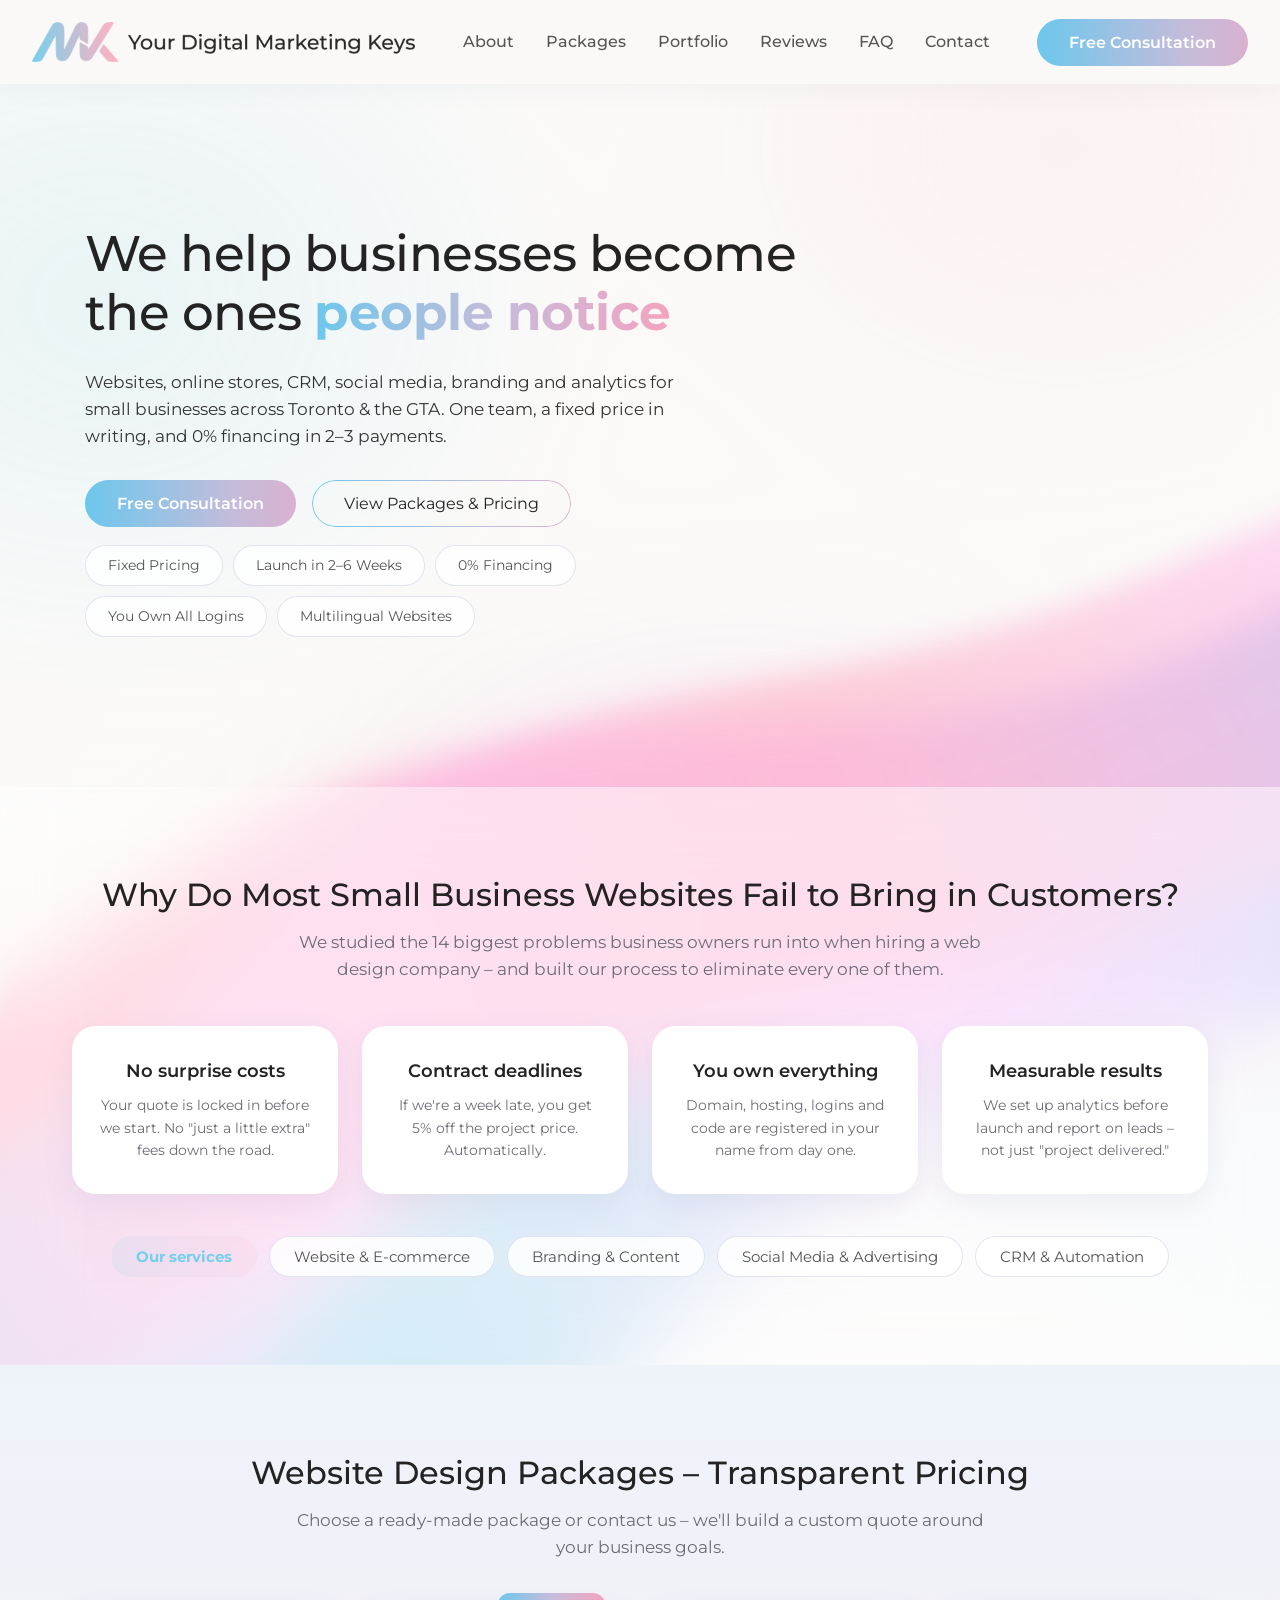
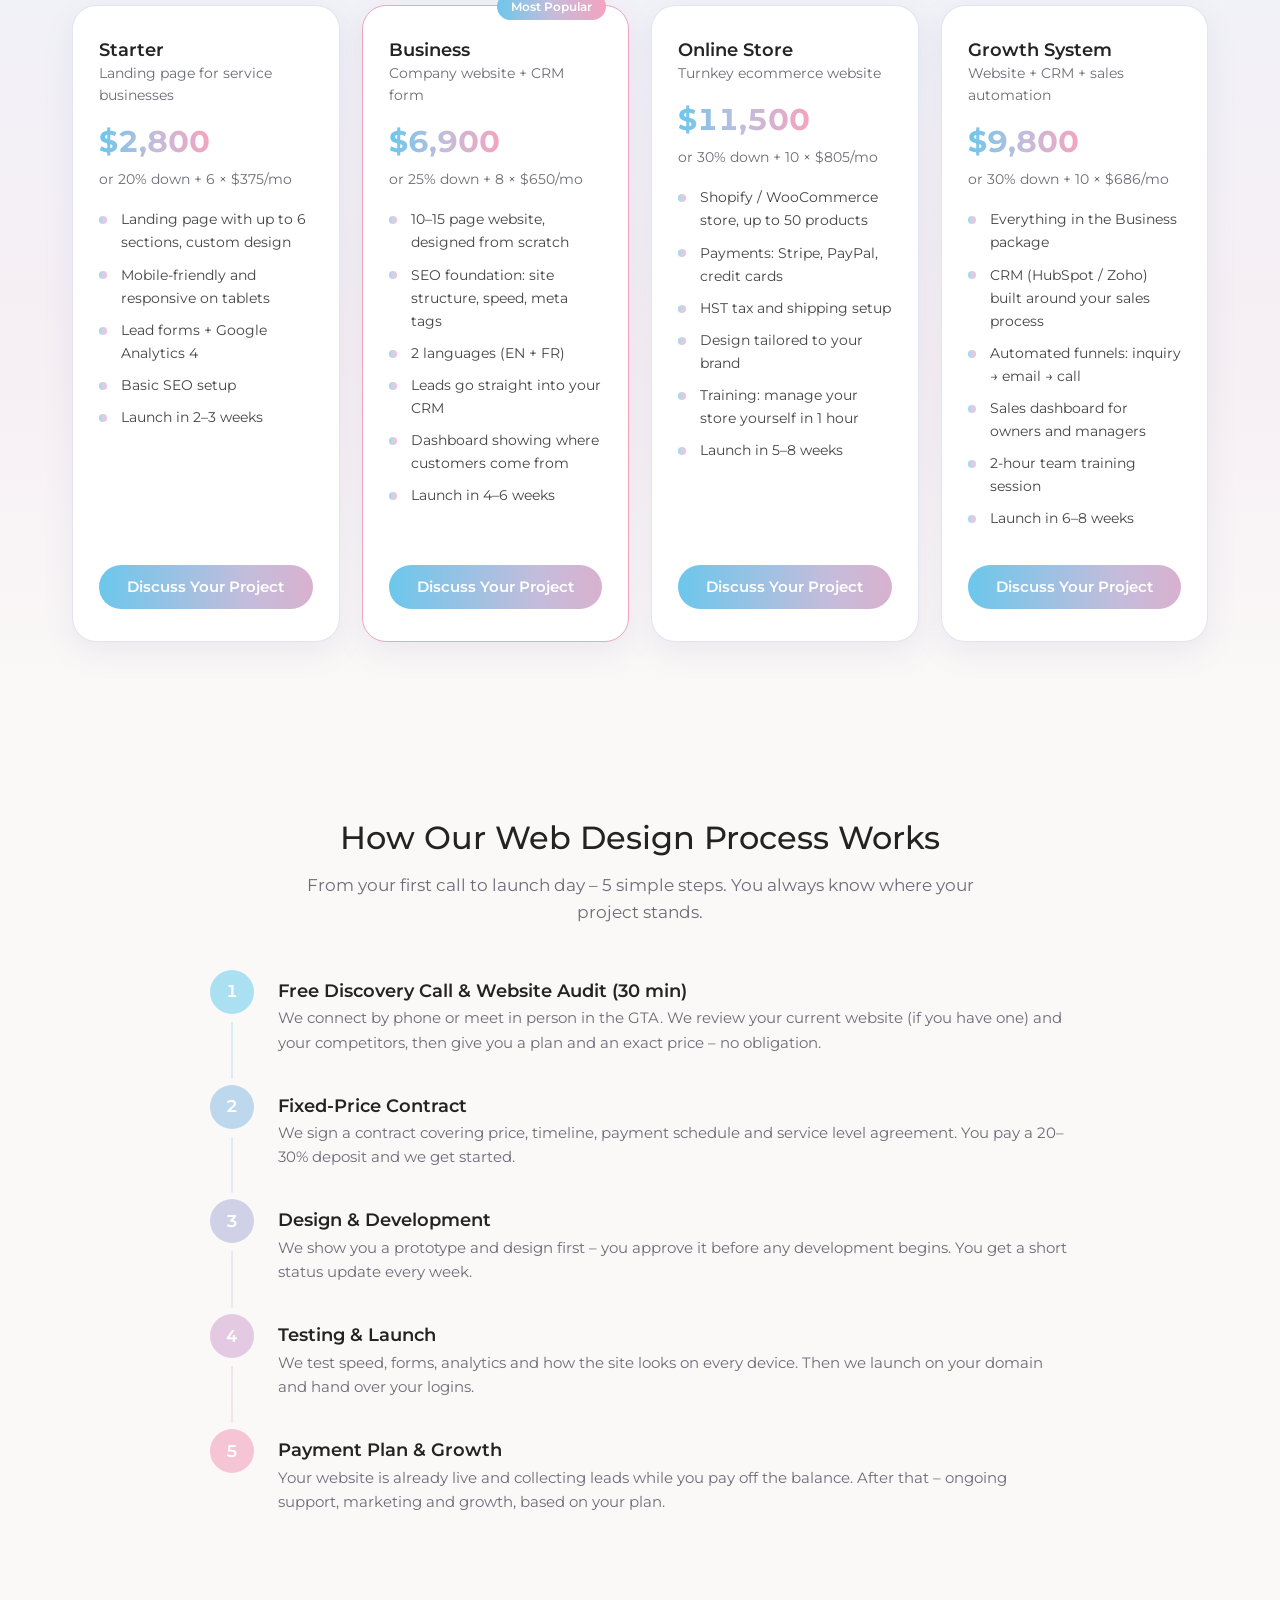
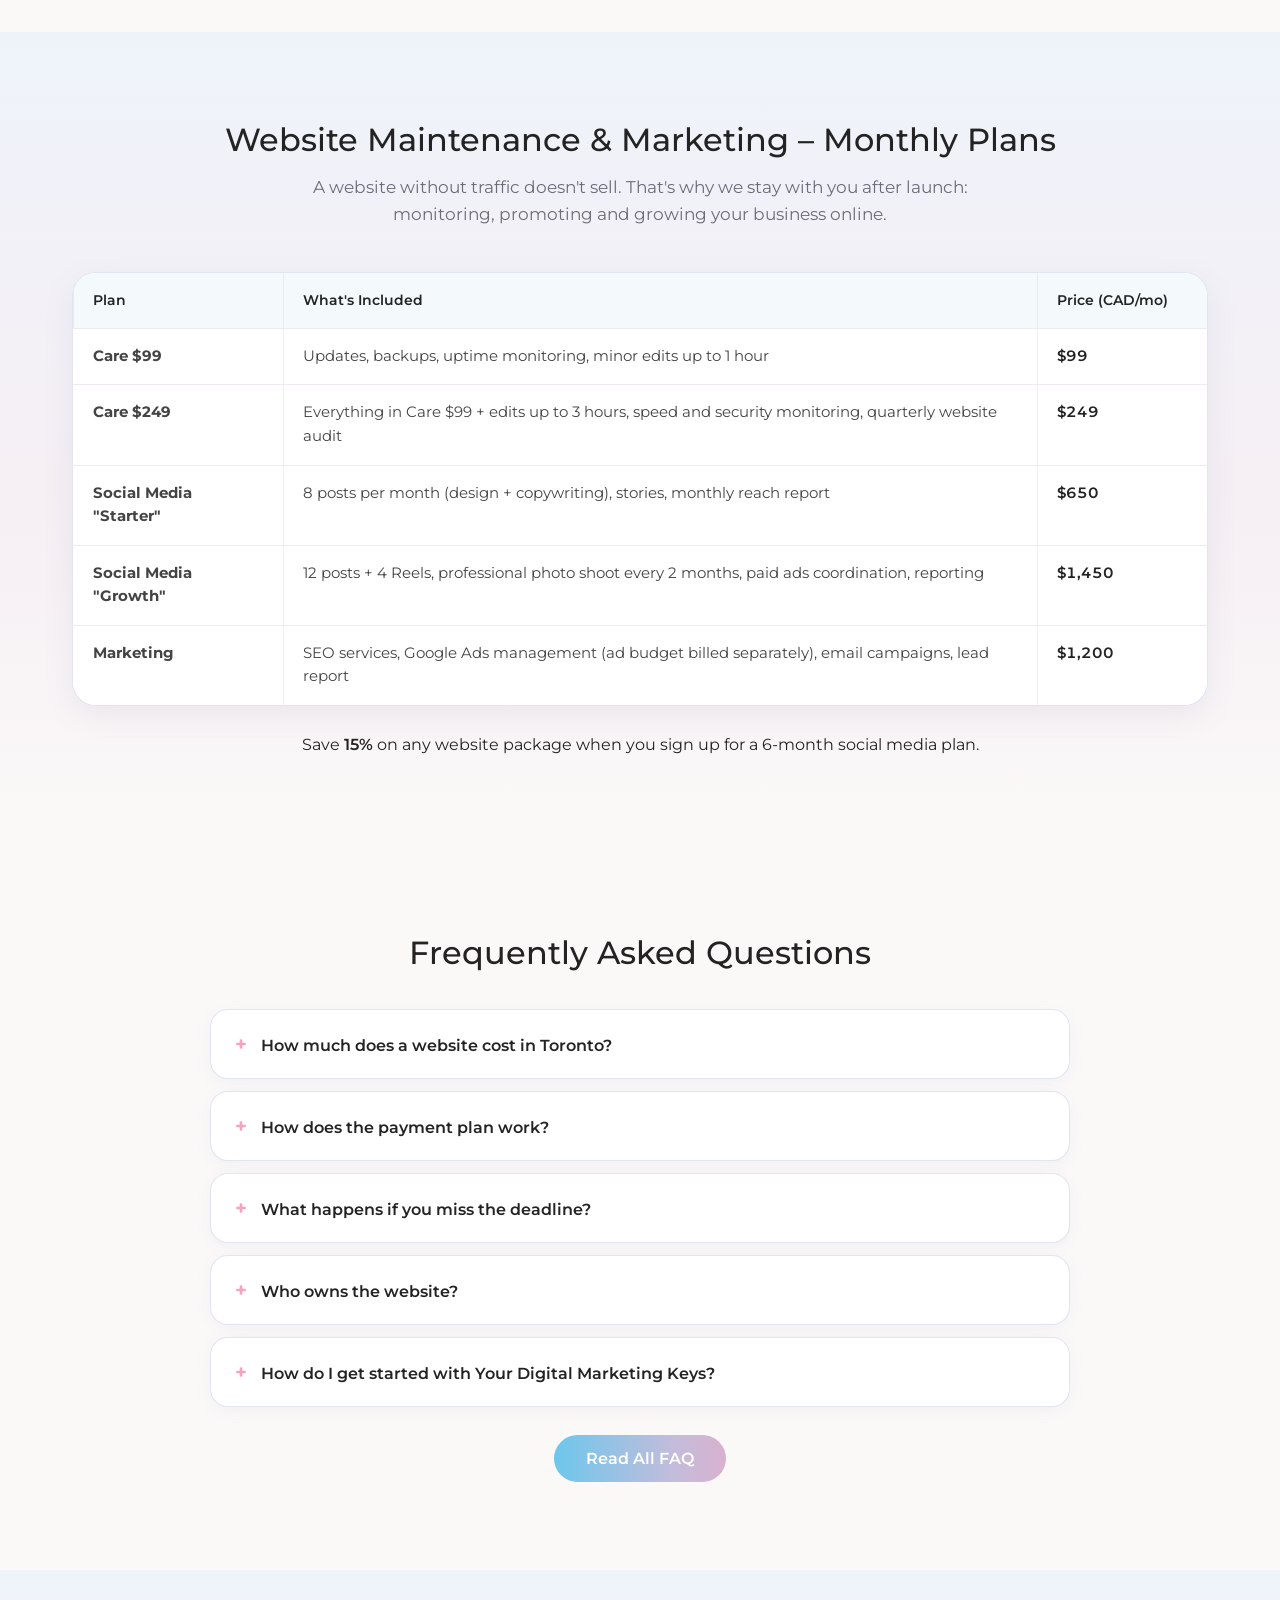
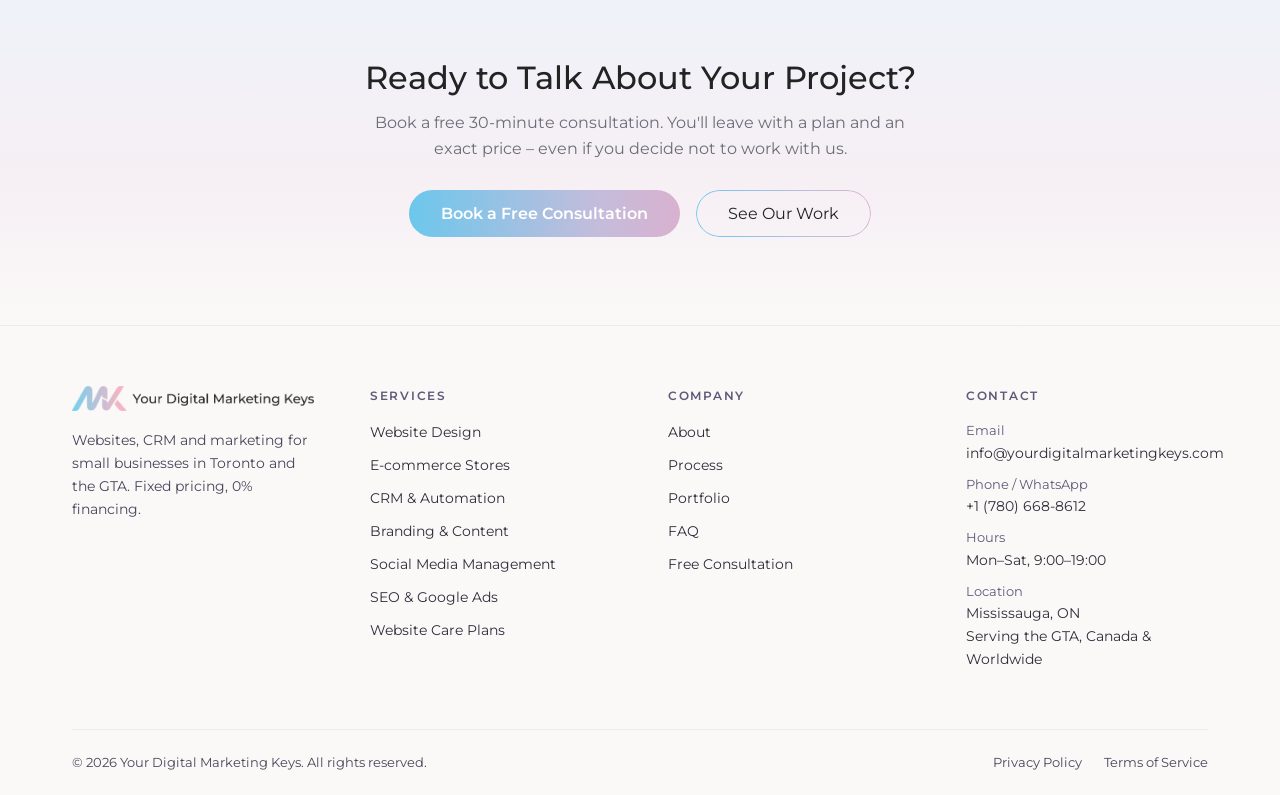
==== commit da4df08a: "Modify social media links in footer Updated social media links to include specific URLs." ====
--- a/index.html
+++ b/index.html
@@ -253,9 +253,9 @@
         <a class="flogo" href="./" aria-label="Your Digital Marketing Keys – home"><img src="assets/img/logo.png" alt="Your Digital Marketing Keys" width="326" height="34"></a>
         <p>Websites, CRM and marketing for small businesses in Toronto and the GTA. Fixed pricing, 0% financing.</p>
         <div class="soc">
-          <a href="https://instagram.com/" target="_blank" rel="noopener" aria-label="Instagram"><svg><use href="#i-ig"/></svg></a>
-          <a href="https://facebook.com/" target="_blank" rel="noopener" aria-label="Facebook"><svg><use href="#i-fb"/></svg></a>
-          <a href="https://linkedin.com/" target="_blank" rel="noopener" aria-label="LinkedIn"><svg><use href="#i-in"/></svg></a>
+          <a href="https://instagram.com/" target="_blank" rel="noopener" aria-label="Instagram"><svg><use href="https://www.instagram.com/yourdigitalmarketingkeys?stkn=MXE5bGRibDMwNWkzcg%3D%3D&utm_source=qrg"/></svg></a>
+          <a href="https://facebook.com/" target="_blank" rel="noopener" aria-label="Facebook"><svg><use href="https://www.facebook.com/share/1CYwkNndCK/?mibextid=wwXIfr"/></svg></a>
+          <a href="https://linkedin.com/" target="_blank" rel="noopener" aria-label="LinkedIn"><svg><use href="https://www.linkedin.com/company/yourdigitalmarketingkeys/about/?viewAsMember=true"/></svg></a>
         </div>
       </div>
       <div>
--- a/assets/css/main.css
+++ b/assets/css/main.css
@@ -70,7 +70,7 @@
 .badges{display:flex;gap:10px;flex-wrap:wrap;margin-top:18px;max-width:610px}
 .badge{background:rgba(255,255,255,.8);border:1px solid var(--line);border-radius:30px;padding:8px 22px;font-size:.9rem;color:#555}
 
-.band{position:relative;z-index:1;background:rgba(255,255,255,.6)}
+.band{position:relative;z-index:1;background:rgba(255 255 255 / 0%)}
 .vgrid{display:grid;grid-template-columns:repeat(4,minmax(0,1fr));gap:24px}
 .vcard{background:var(--surface);border-radius:24px;padding:32px 24px;text-align:center;box-shadow:var(--shadow);border:1px solid rgba(255,255,255,.7)}
 .vcard h3{font-size:1.15rem;margin-bottom:10px}
@@ -290,7 +290,7 @@
 .legal-nav{display:flex;gap:10px;flex-wrap:wrap;margin-top:26px}
 
 /* ---------- Footer ---------- */
-footer{background:var(--surface);border-top:1px solid #efeaf0;padding-block:60px 0}
+footer{background:var(--bg);border-top:1px solid #efeaf0;padding-block:60px 0}
 .fgrid{display:grid;grid-template-columns:repeat(4,minmax(0,1fr));gap:56px}
 .flogo{display:flex;align-items:center;gap:12px;text-decoration:none}
 .flogo img{height:auto;width:100%;max-width:250px}
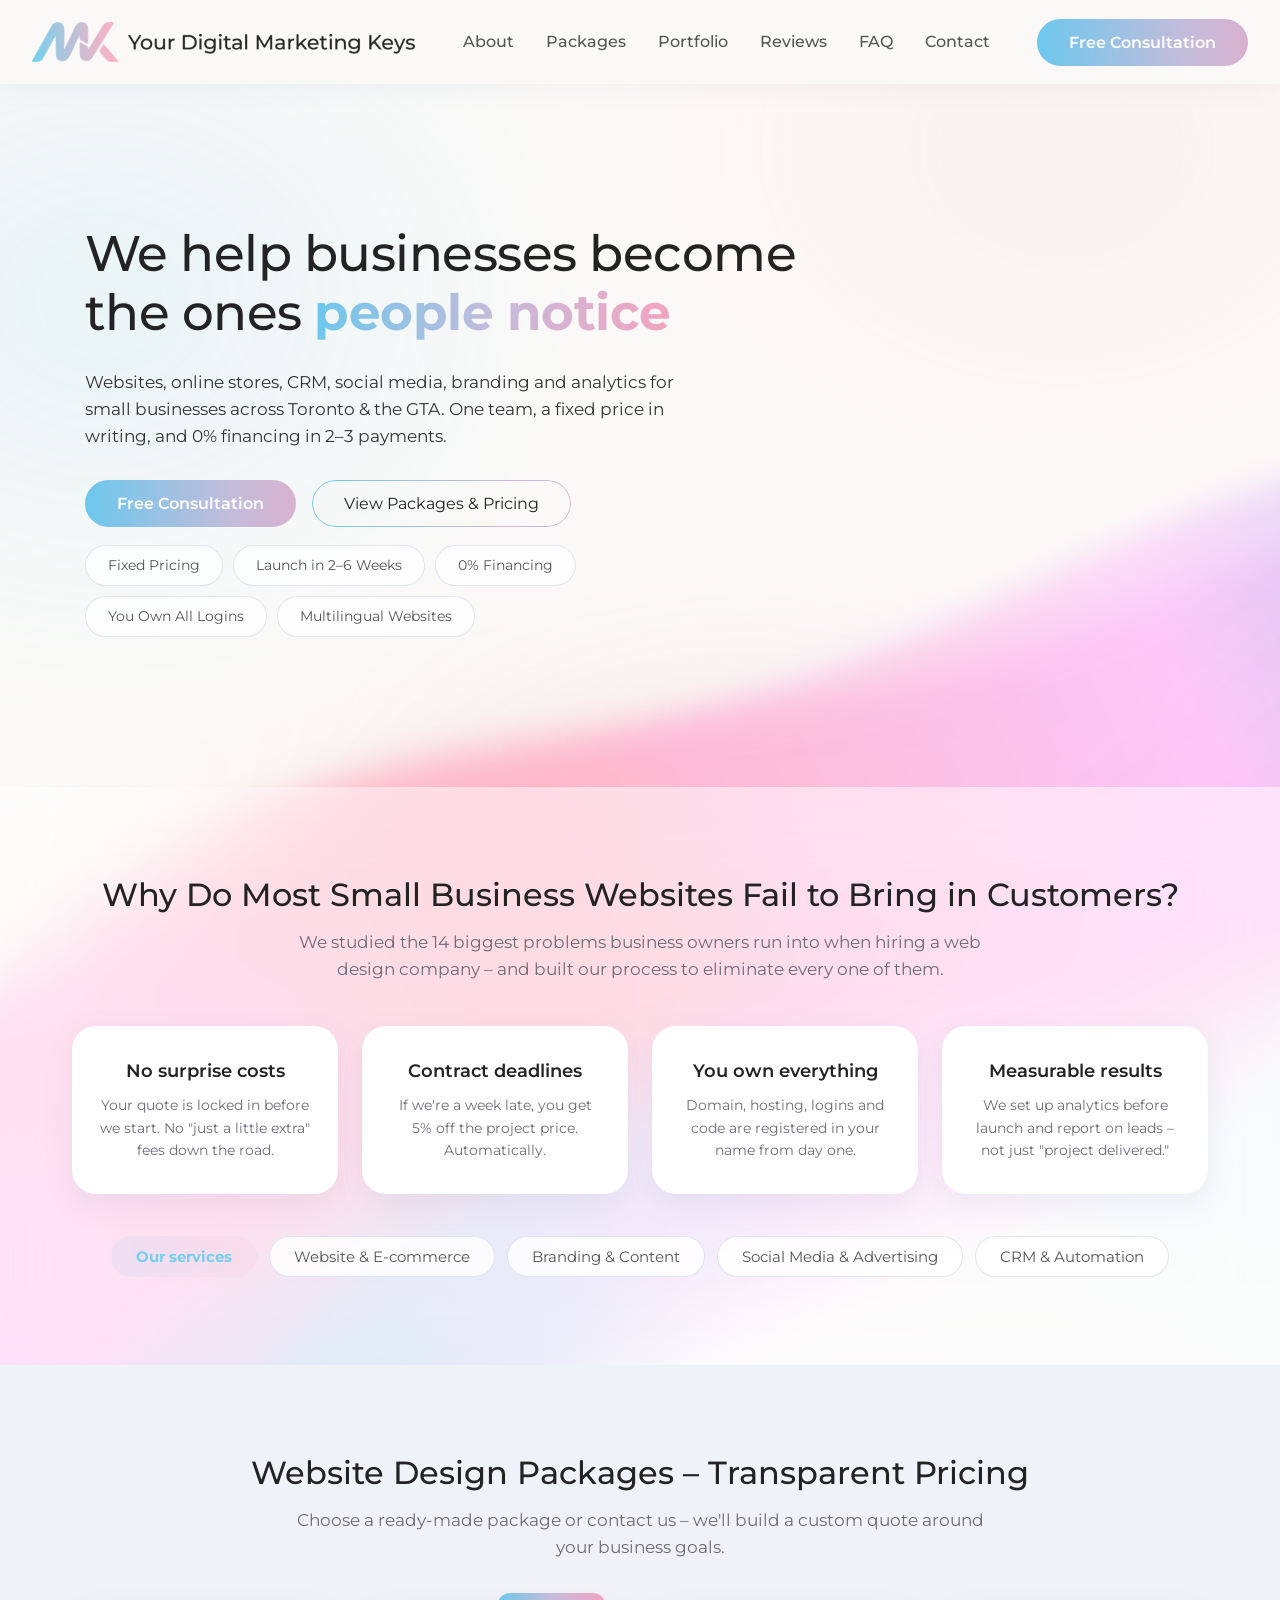
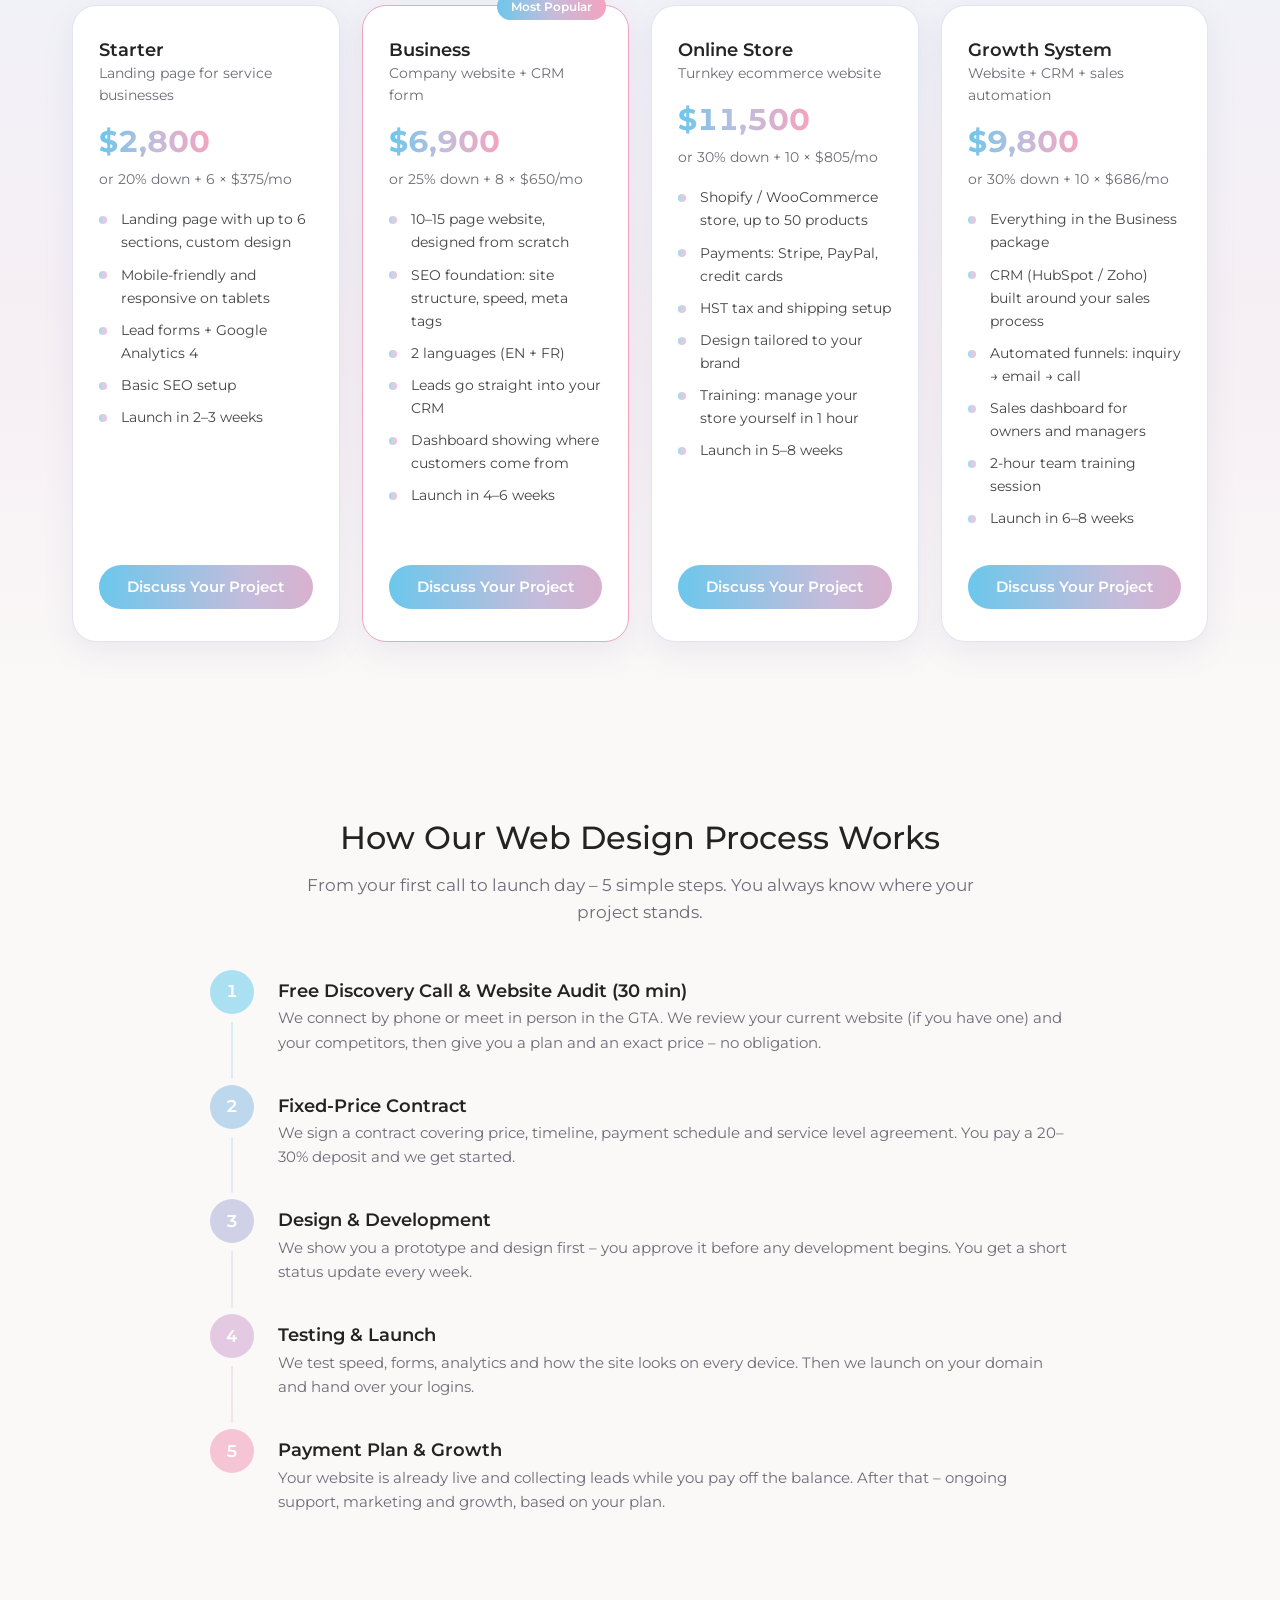
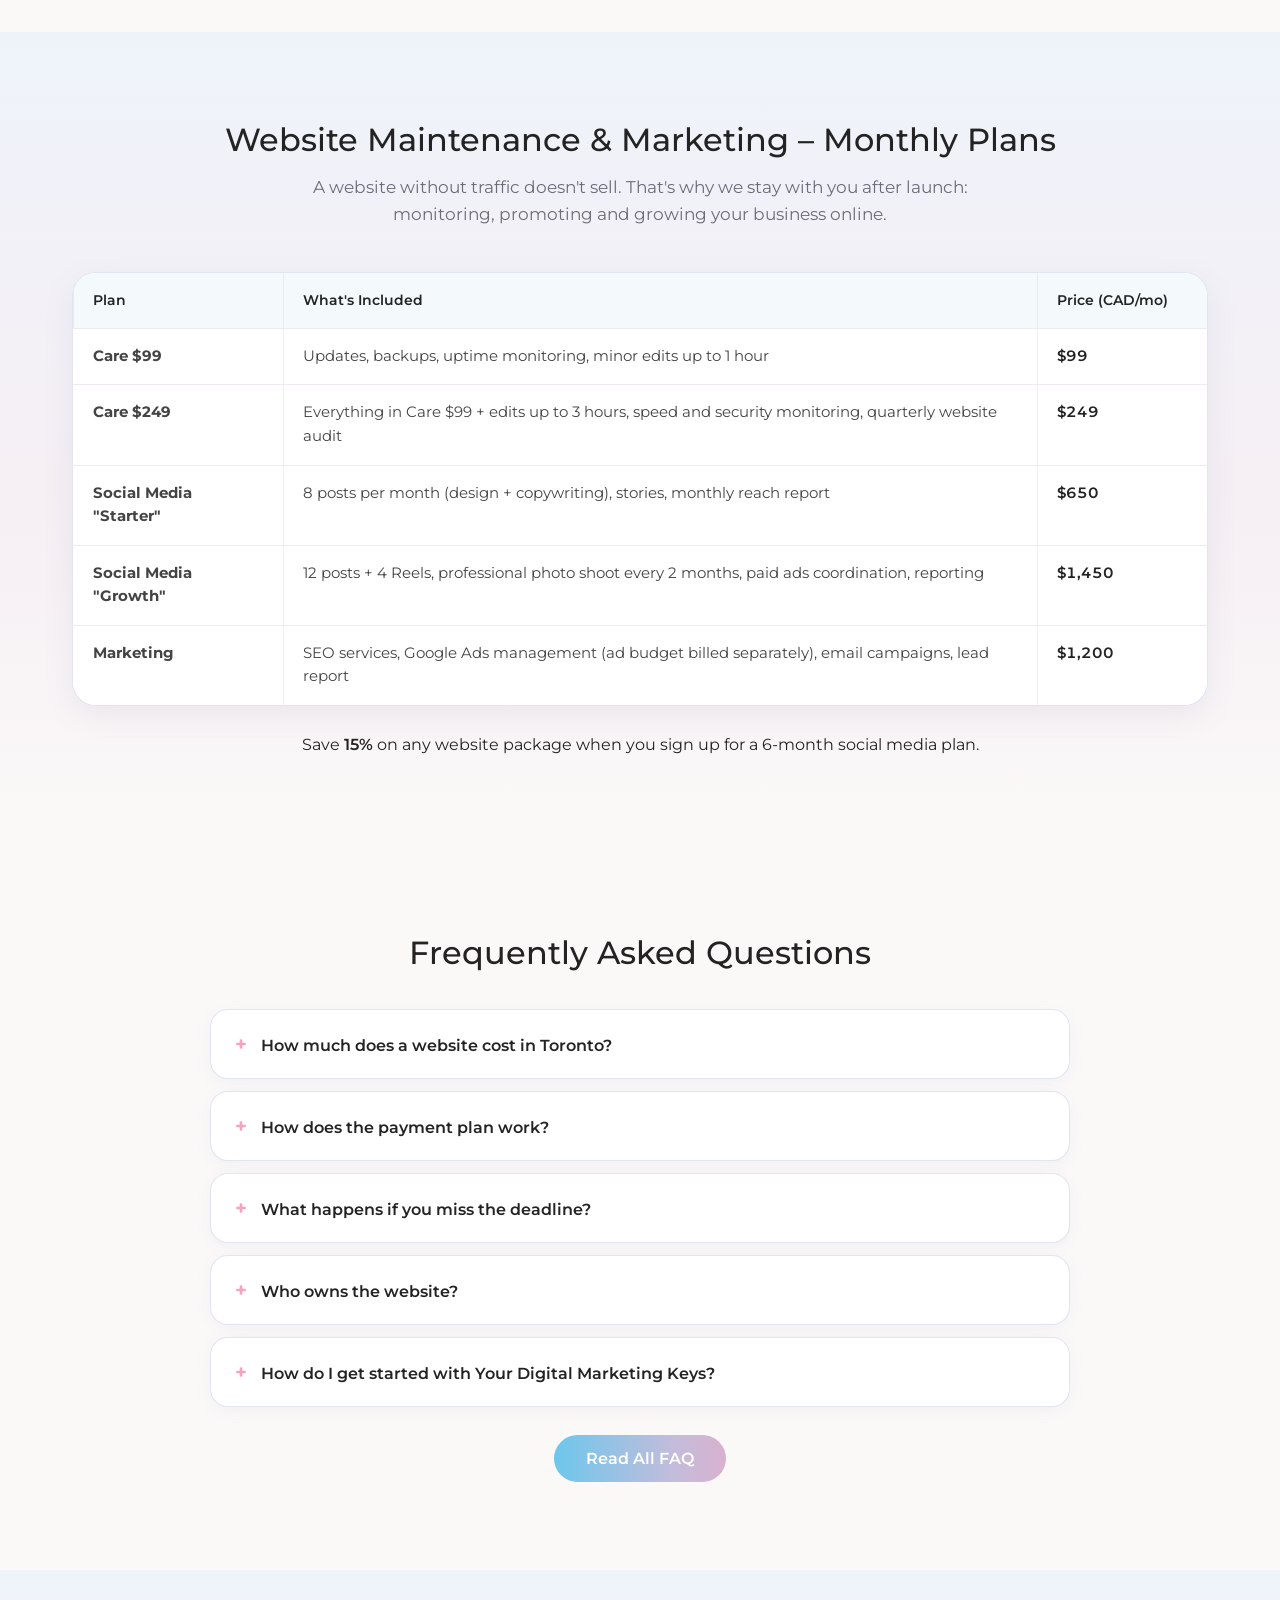
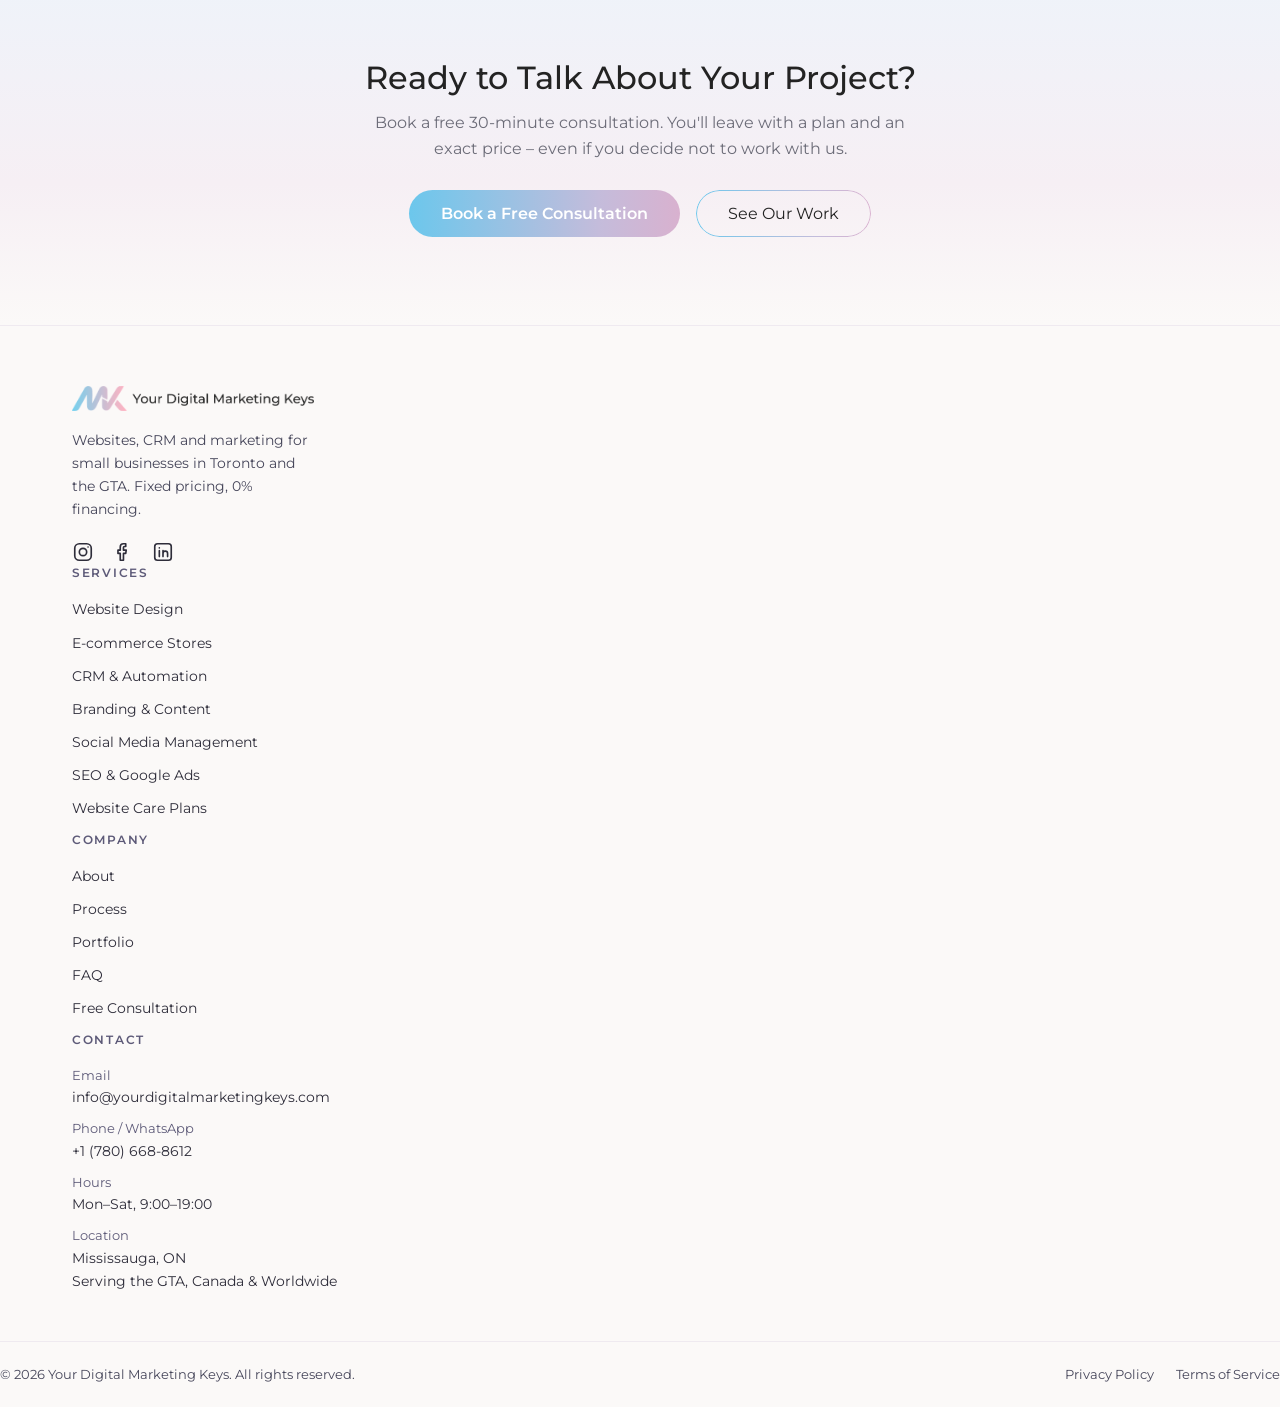
==== commit 580c8847: "Update social media links in index.html" ====
--- a/index.html
+++ b/index.html
@@ -253,10 +253,11 @@
         <a class="flogo" href="./" aria-label="Your Digital Marketing Keys – home"><img src="assets/img/logo.png" alt="Your Digital Marketing Keys" width="326" height="34"></a>
         <p>Websites, CRM and marketing for small businesses in Toronto and the GTA. Fixed pricing, 0% financing.</p>
         <div class="soc">
-          <a href="https://instagram.com/" target="_blank" rel="noopener" aria-label="Instagram"><svg><use href="https://www.instagram.com/yourdigitalmarketingkeys?stkn=MXE5bGRibDMwNWkzcg%3D%3D&utm_source=qrg"/></svg></a>
-          <a href="https://facebook.com/" target="_blank" rel="noopener" aria-label="Facebook"><svg><use href="https://www.facebook.com/share/1CYwkNndCK/?mibextid=wwXIfr"/></svg></a>
-          <a href="https://linkedin.com/" target="_blank" rel="noopener" aria-label="LinkedIn"><svg><use href="https://www.linkedin.com/company/yourdigitalmarketingkeys/about/?viewAsMember=true"/></svg></a>
+          <a href="https://www.instagram.com/yourdigitalmarketingkeys?stkn=MXE5bGRibDMwNWkzcg%3D%3D&utm_source=qr" target="_blank" rel="noopener" aria-label="Instagram"><svg><use href="#i-ig"/></svg></a>
+          <a href="https://www.facebook.com/share/1CYwkNndCK/?mibextid=wwXIfr" target="_blank" rel="noopener" aria-label="Facebook"><svg><use href="#i-fb"/></svg></a>
+          <a href="https://www.linkedin.com/company/yourdigitalmarketingkeys/about/?viewAsMember=true" target="_blank" rel="noopener" aria-label="LinkedIn"><svg><use href="#i-in"/></svg></a>
         </div>
+      </div>
       </div>
       <div>
         <p class="fh">Services</p>
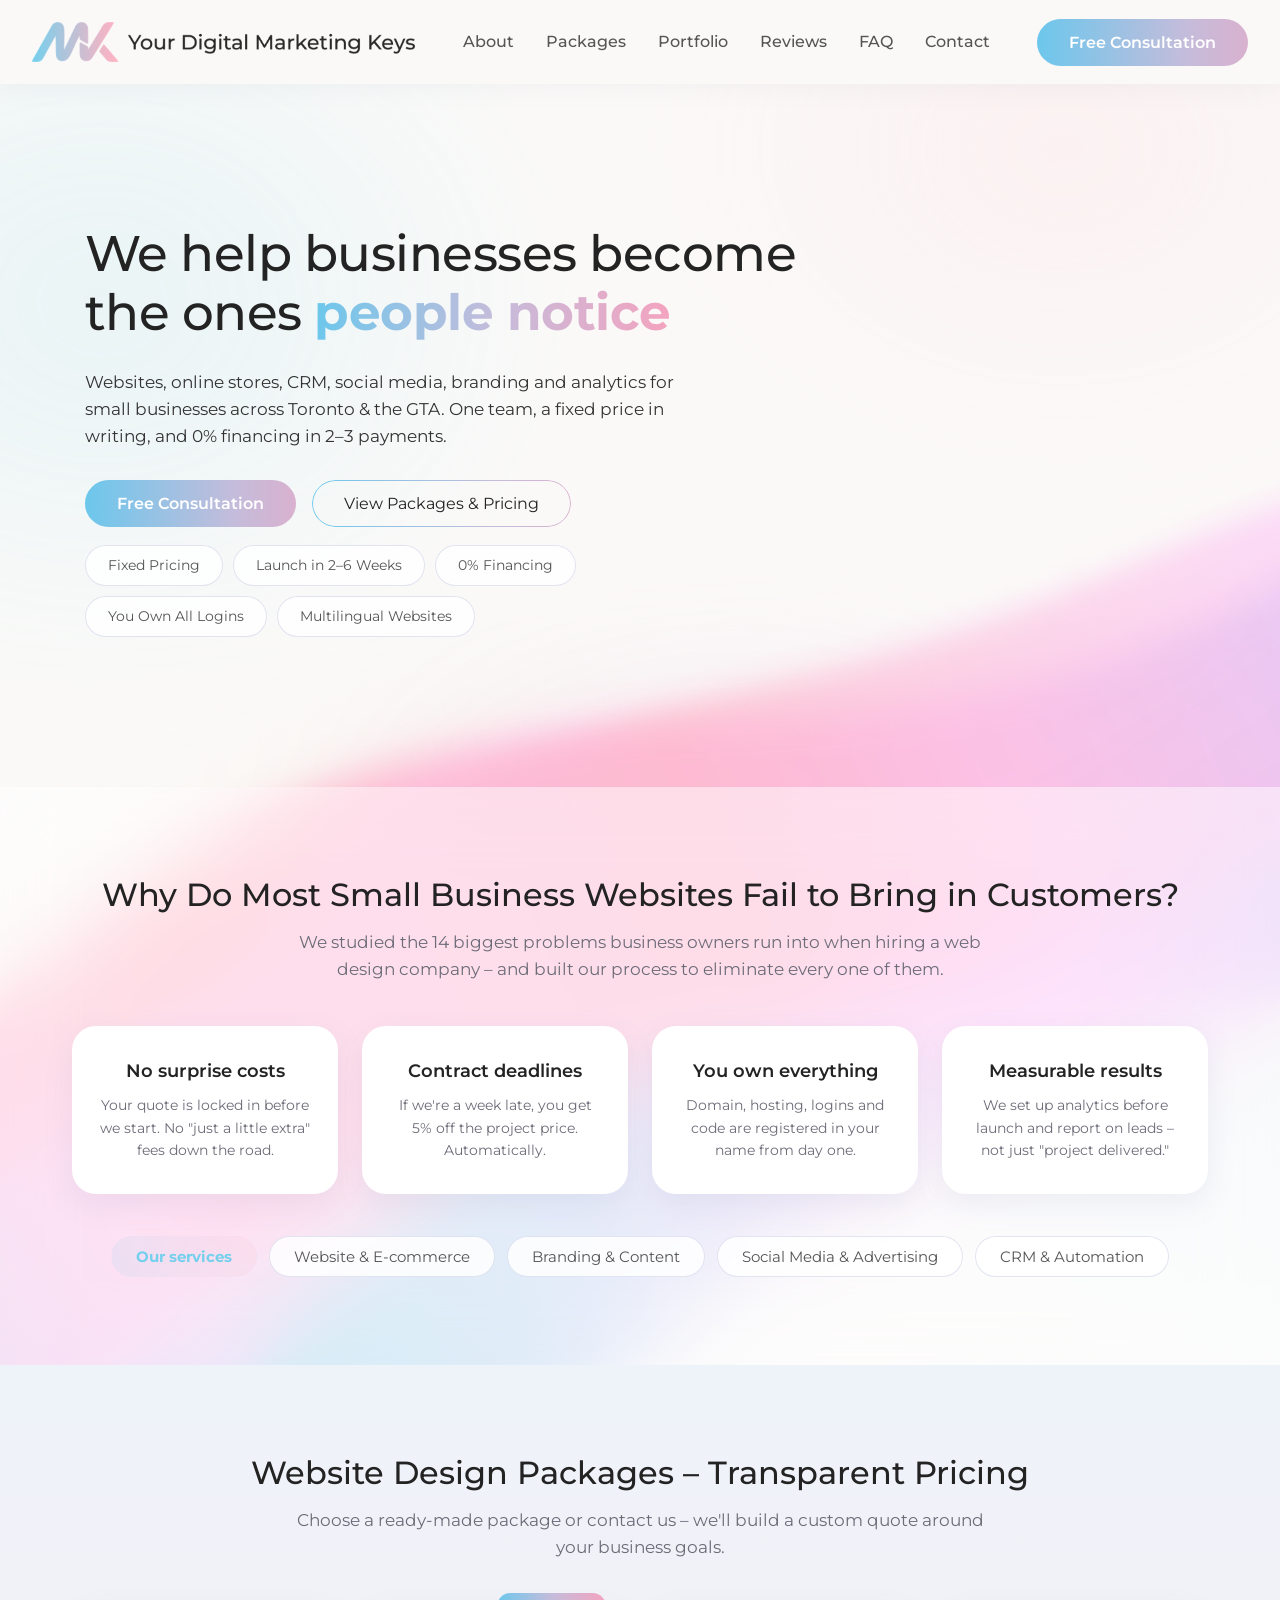
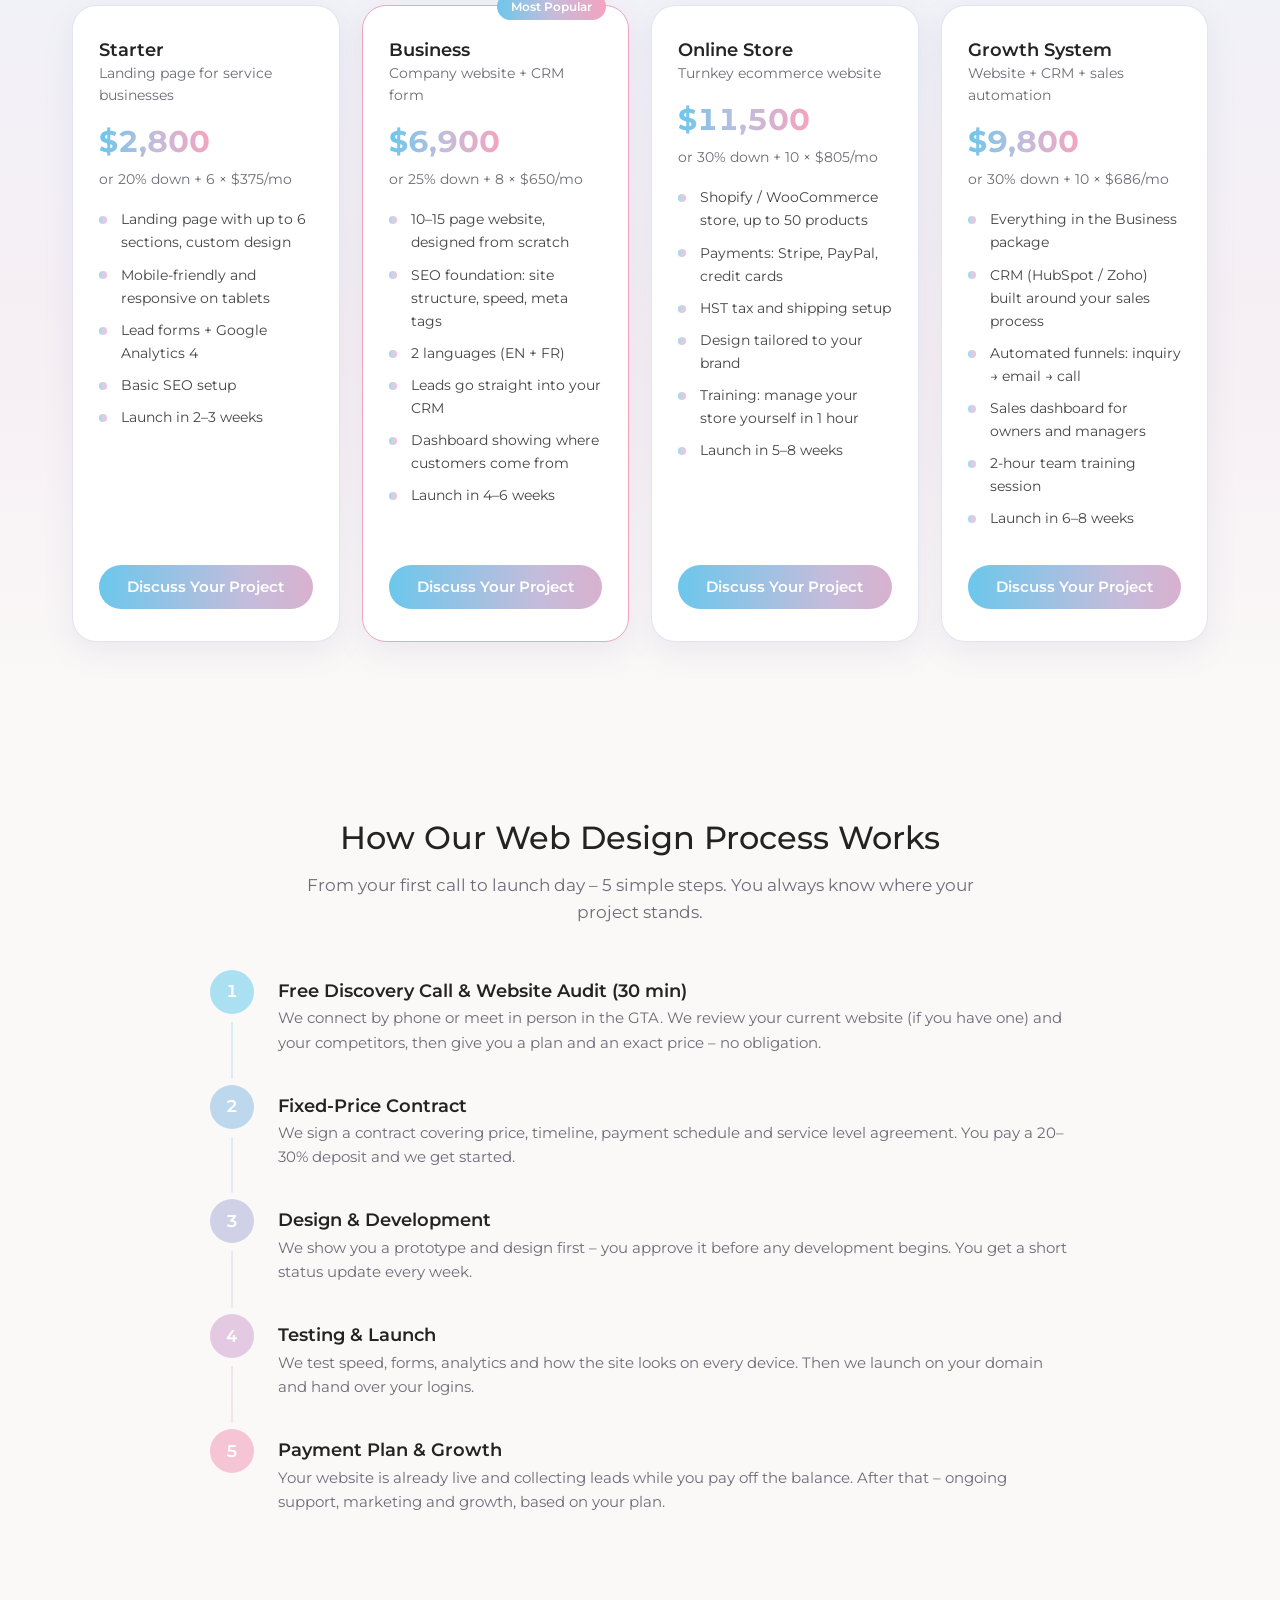
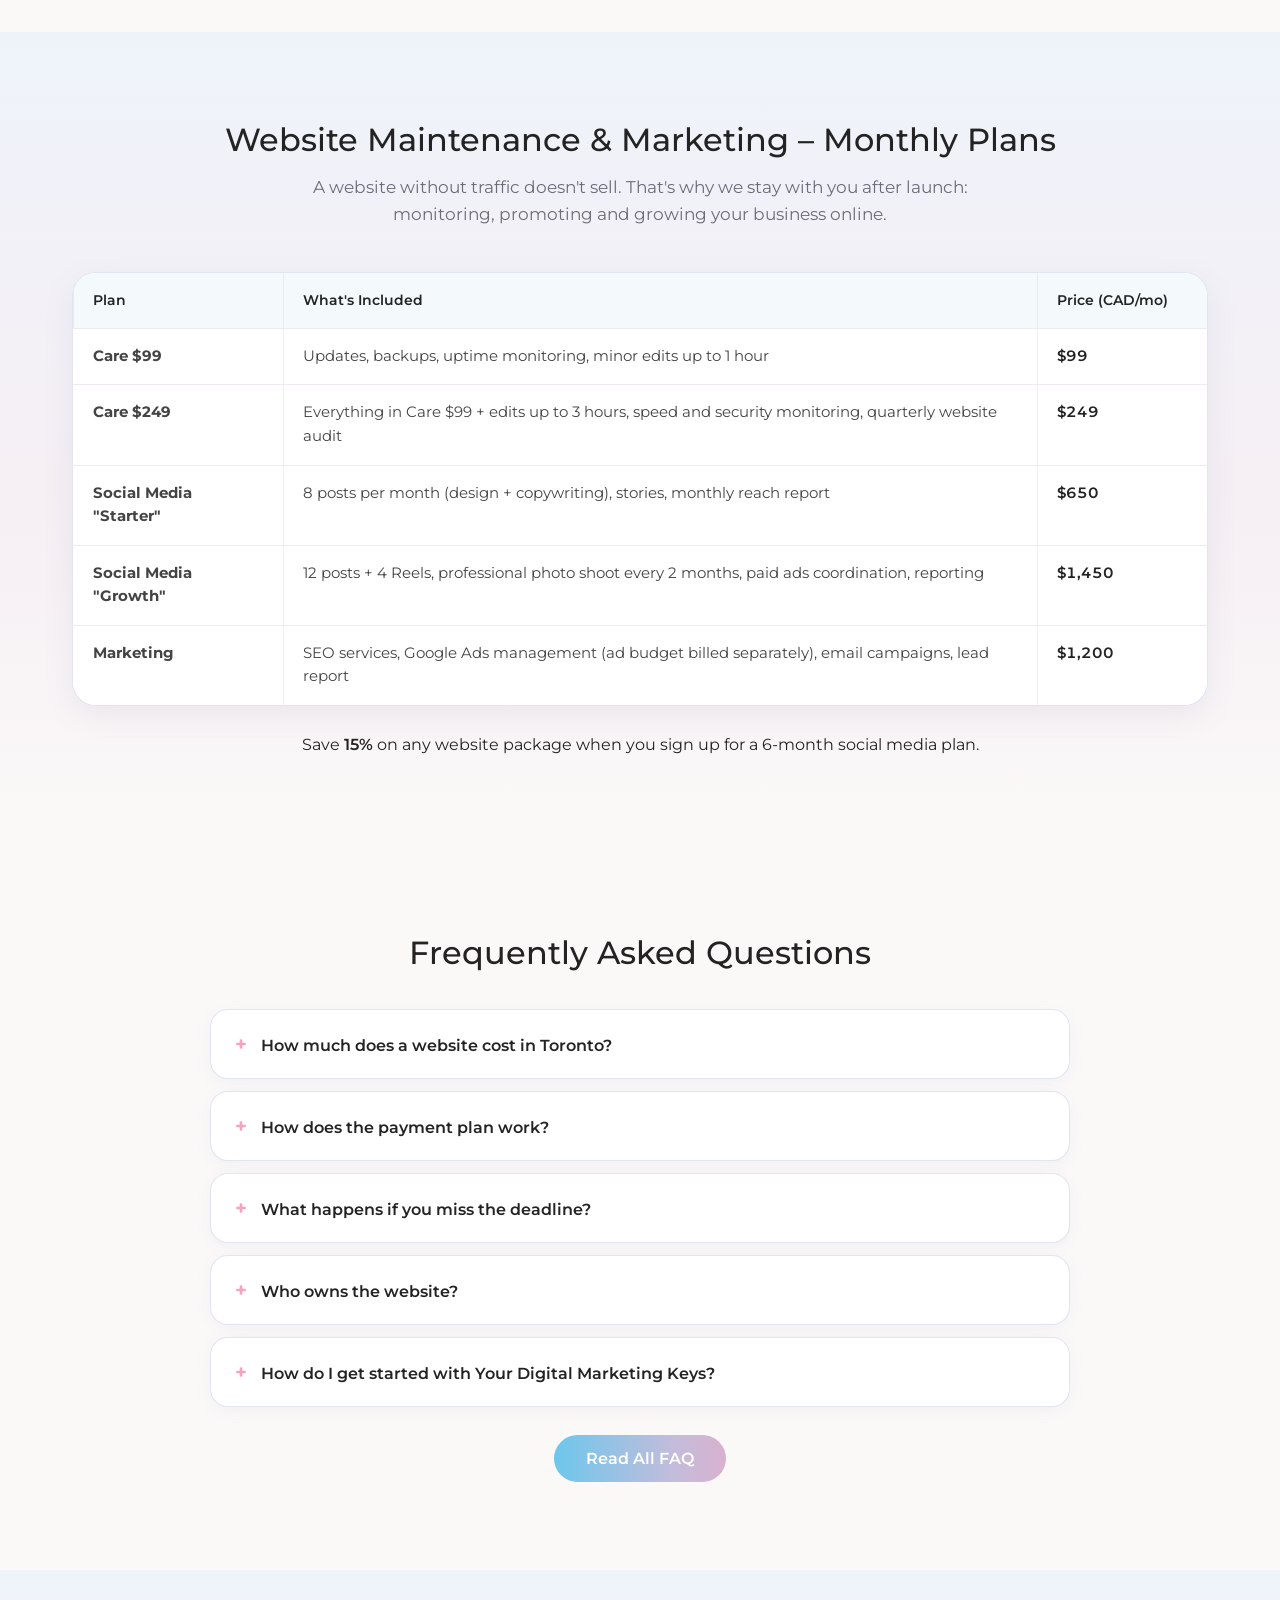
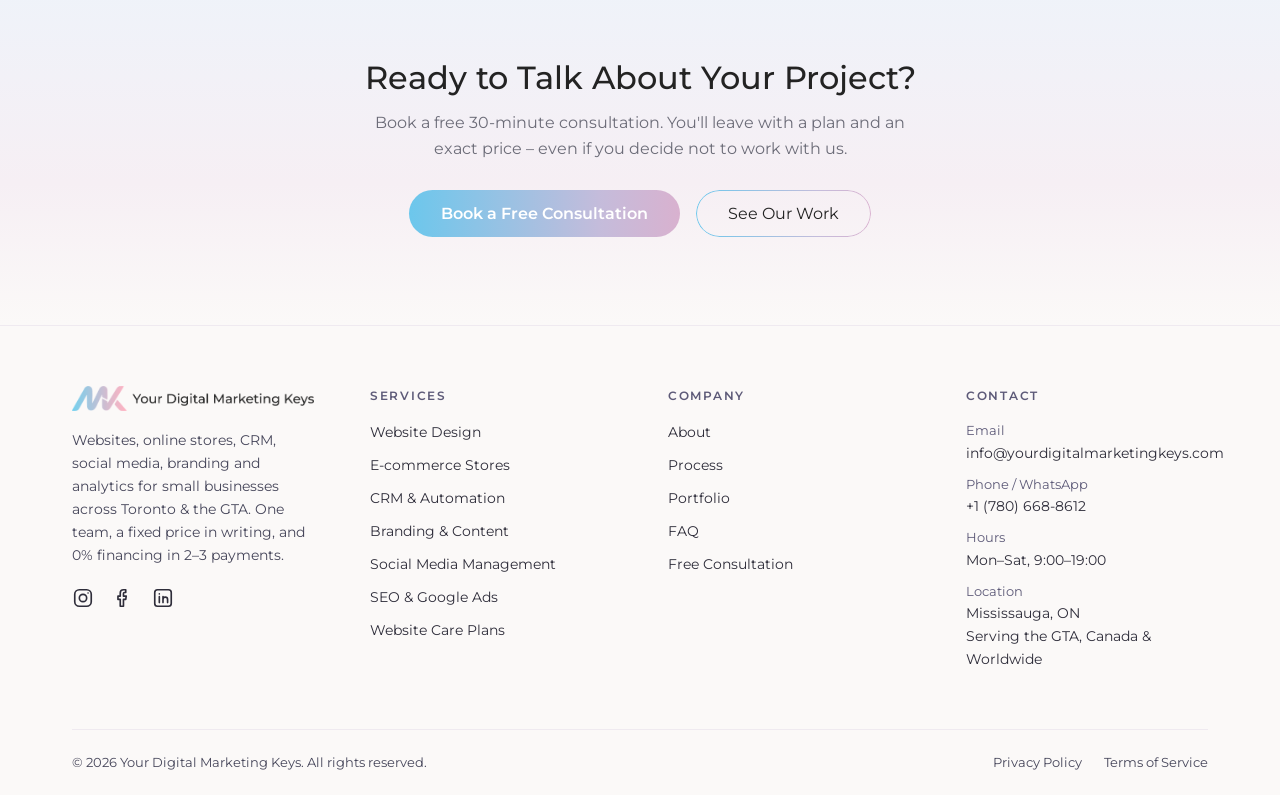
==== commit 81b2411f: "Revise service description for clarity and detail Updated the service description to include online " ====
--- a/index.html
+++ b/index.html
@@ -251,13 +251,12 @@
     <div class="fgrid">
       <div class="fbrand">
         <a class="flogo" href="./" aria-label="Your Digital Marketing Keys – home"><img src="assets/img/logo.png" alt="Your Digital Marketing Keys" width="326" height="34"></a>
-        <p>Websites, CRM and marketing for small businesses in Toronto and the GTA. Fixed pricing, 0% financing.</p>
+        <p>Websites, online stores, CRM, social media, branding and analytics for small businesses across Toronto & the GTA. One team, a fixed price in writing, and 0% financing in 2–3 payments.</p>
         <div class="soc">
           <a href="https://www.instagram.com/yourdigitalmarketingkeys?stkn=MXE5bGRibDMwNWkzcg%3D%3D&utm_source=qr" target="_blank" rel="noopener" aria-label="Instagram"><svg><use href="#i-ig"/></svg></a>
           <a href="https://www.facebook.com/share/1CYwkNndCK/?mibextid=wwXIfr" target="_blank" rel="noopener" aria-label="Facebook"><svg><use href="#i-fb"/></svg></a>
           <a href="https://www.linkedin.com/company/yourdigitalmarketingkeys/about/?viewAsMember=true" target="_blank" rel="noopener" aria-label="LinkedIn"><svg><use href="#i-in"/></svg></a>
         </div>
-      </div>
       </div>
       <div>
         <p class="fh">Services</p>
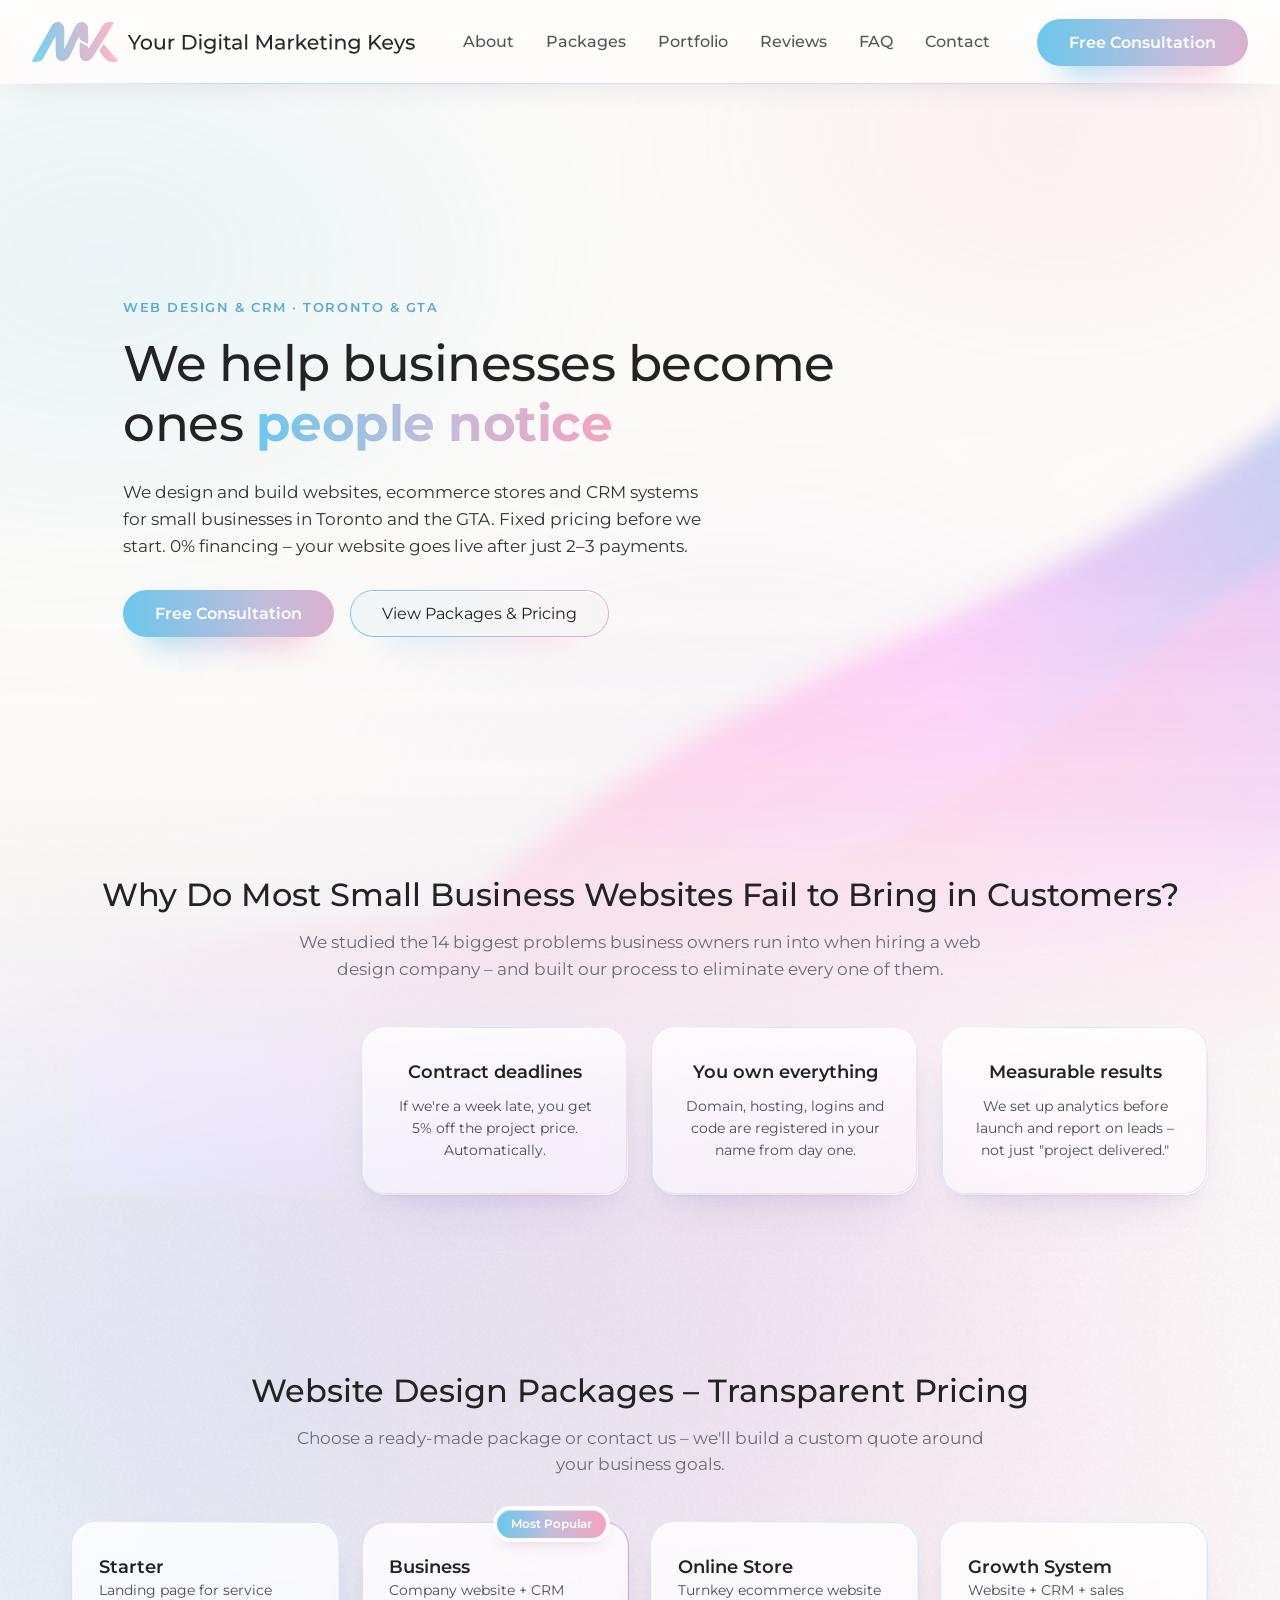
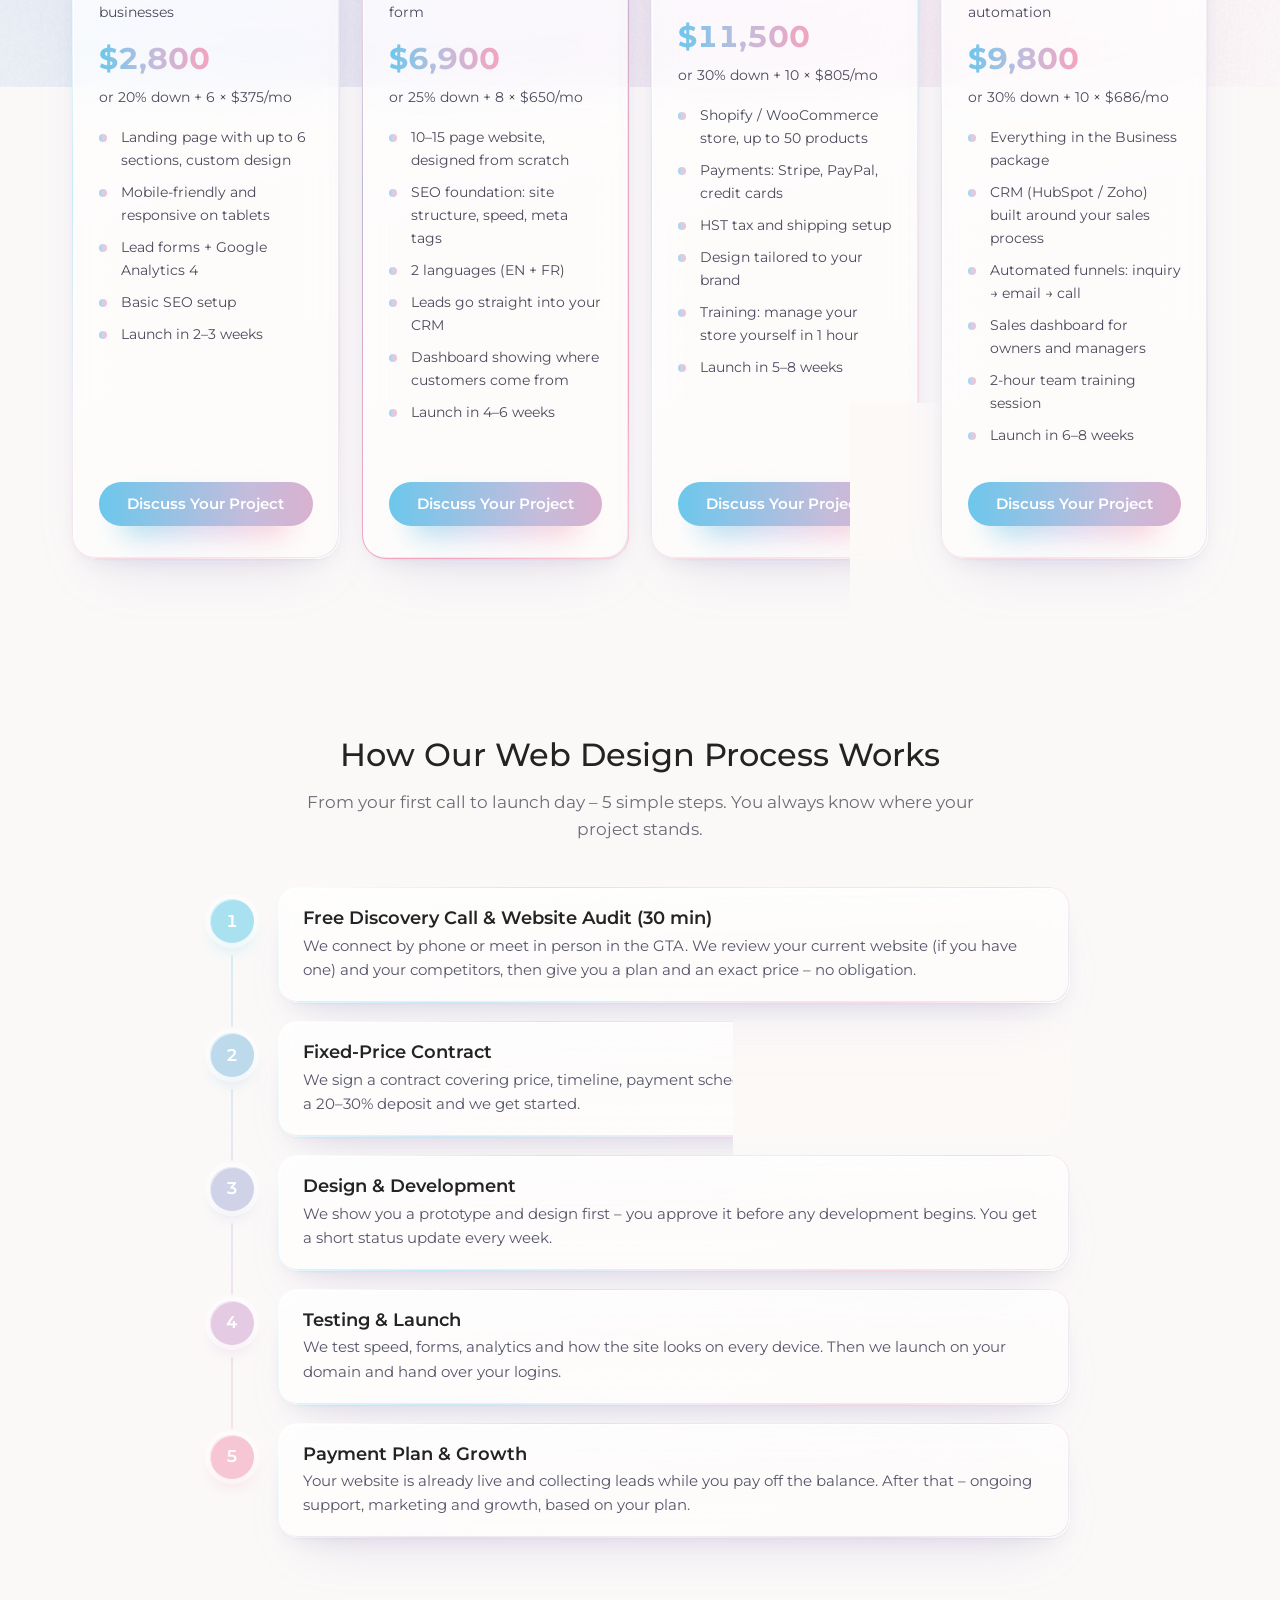
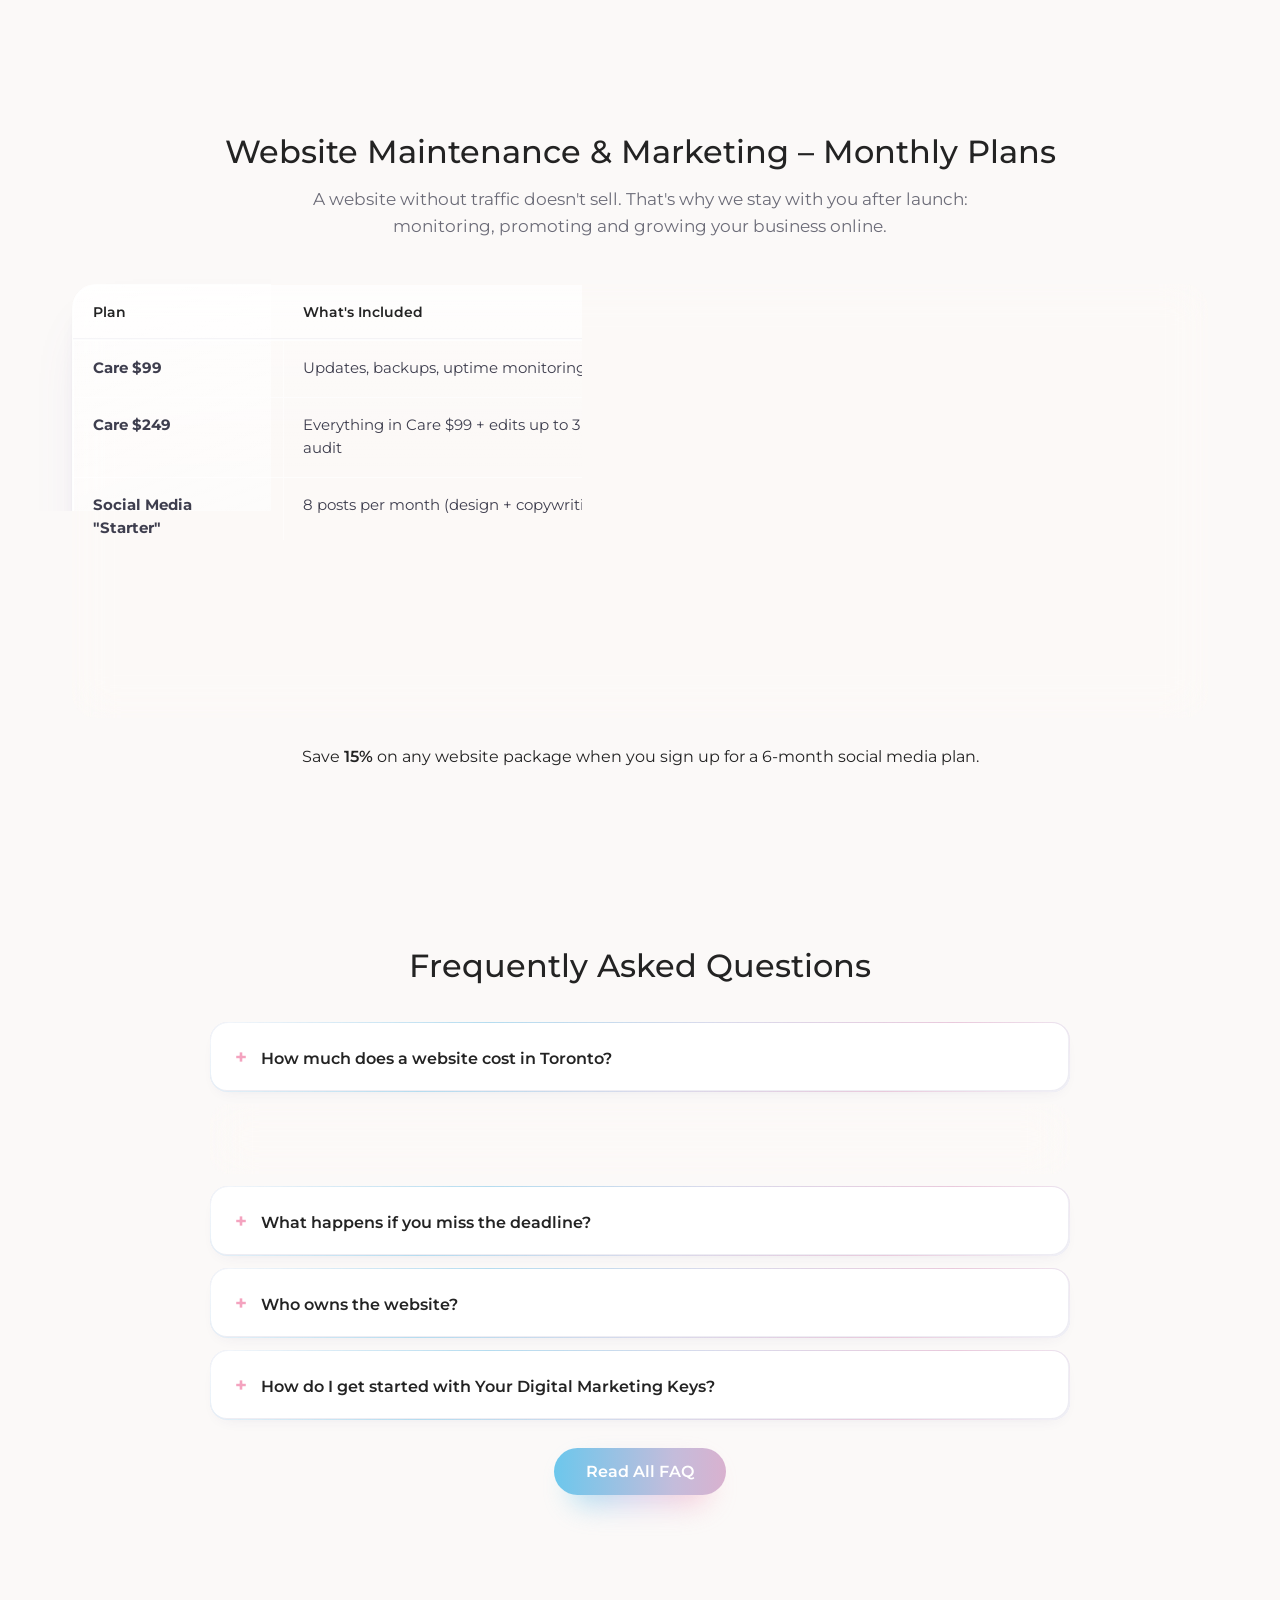
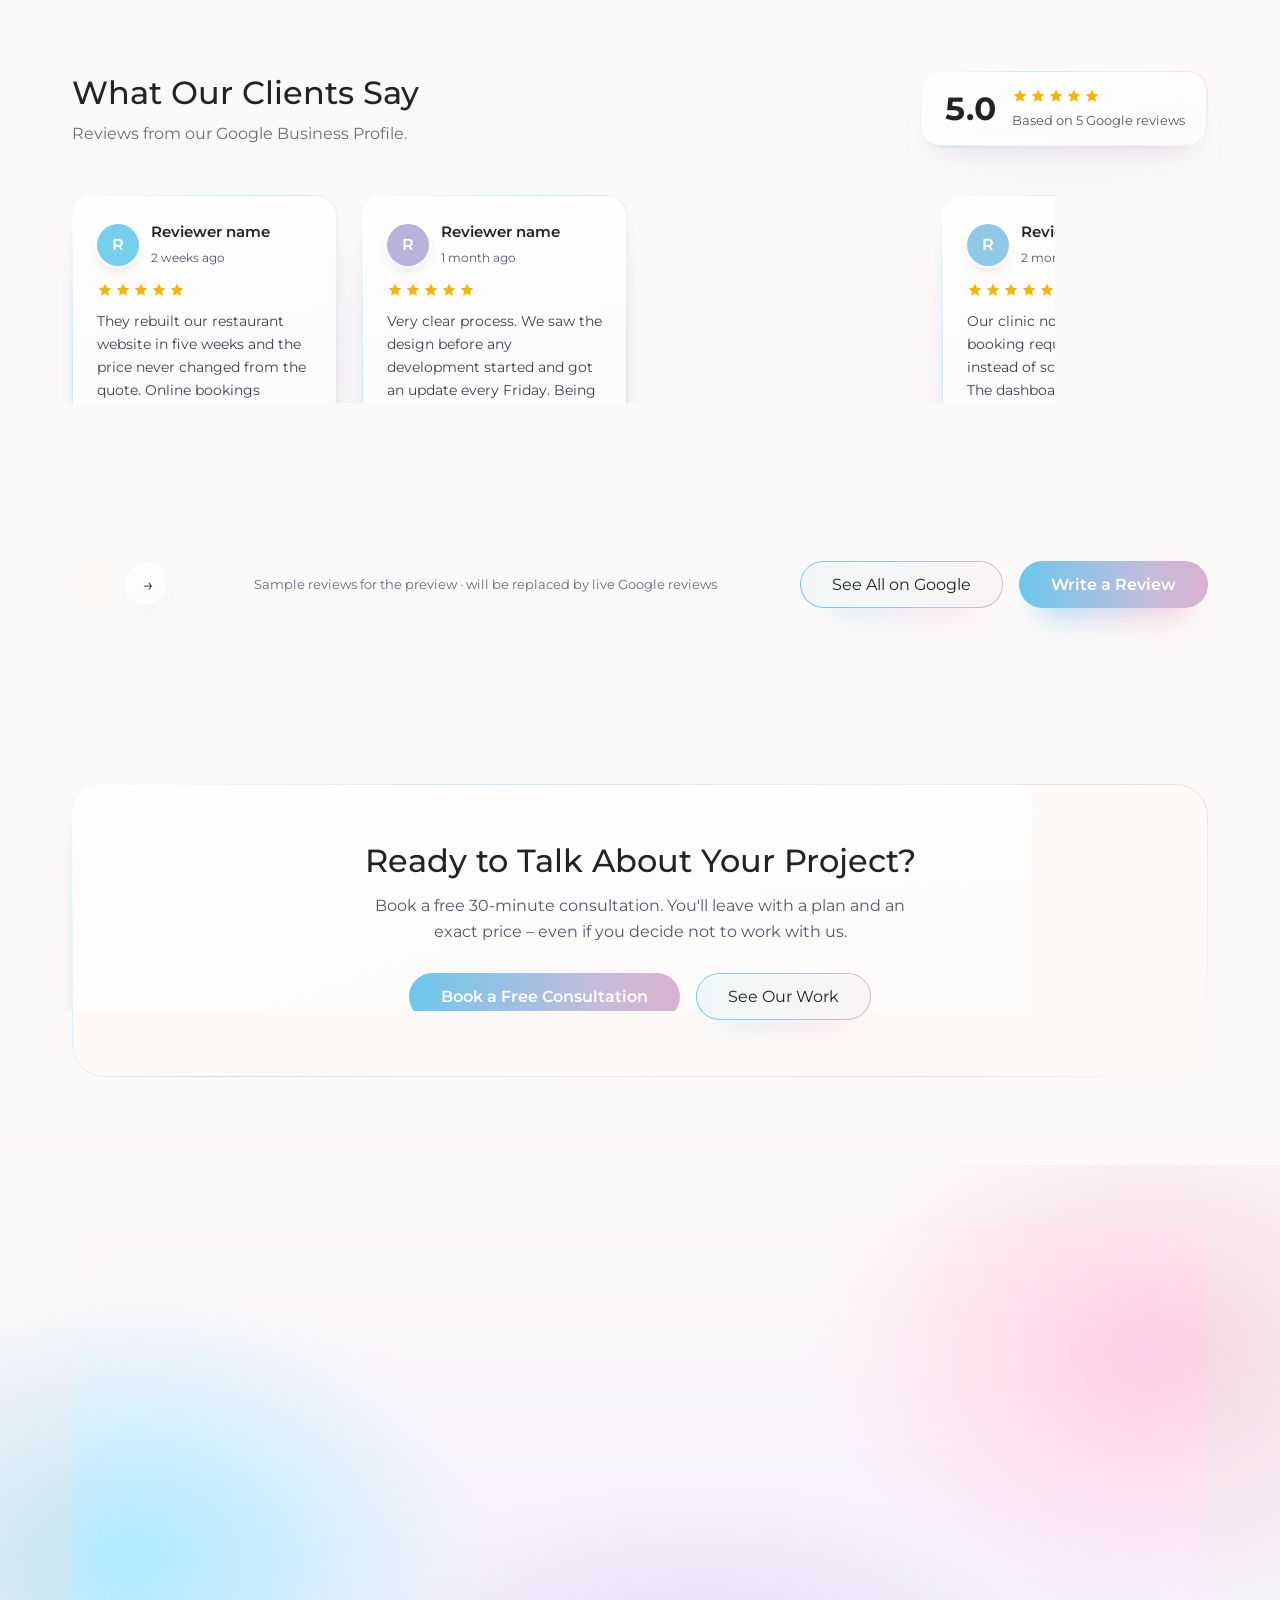
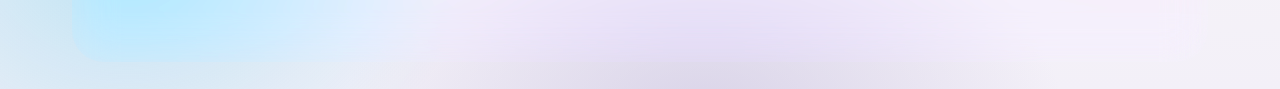
==== commit ce6001d2: "Add files via upload" ====
--- a/index.html
+++ b/index.html
@@ -29,6 +29,7 @@
 </script>
 <link rel="stylesheet" href="assets/css/main.css">
 <link rel="stylesheet" href="assets/css/home.css">
+<link rel="stylesheet" href="assets/css/glass.css">
 </head>
 <body>
 <svg width="0" height="0" style="position:absolute" aria-hidden="true">
@@ -44,7 +45,7 @@
 
 <nav class="top" aria-label="Main">
   <div class="wrap">
-    <a class="logo" href="./" aria-label="Your Digital Marketing Keys – home"><img src="assets/img/logo.png" alt="Your Digital Marketing Keys" width="383" height="40"></a>
+    <a class="logo" href="./" aria-label="Your Digital Marketing Keys – home"><img src="assets/img/logo.svg" alt="Your Digital Marketing Keys" width="383" height="40"></a>
     <div class="links">
       <a href="#about">About</a>
       <a href="#packages">Packages</a>
@@ -57,13 +58,7 @@
     <button class="burger" id="burger" aria-label="Open menu" aria-expanded="false"><span></span><span></span><span></span></button>
   </div>
   <div class="mnav" id="mnav">
-    <a href="#about">About</a>
-    <a href="#packages">Packages</a>
-    <a href="portfolio.html">Portfolio</a>
-    <a href="#reviews">Reviews</a>
-    <a href="faq.html">FAQ</a>
-    <a href="contact.html">Contact</a>
-    <a class="btn" href="contact.html">Free Consultation</a>
+ 
   </div>
 </nav>
 
@@ -91,72 +86,58 @@
   </div>
   <header class="hero">
     <div class="wrap"><div class="hero-in">
-      <h1>We help businesses become<br>the ones <span class="gt">people notice</span></h1>
-      <p class="sub">Websites, online stores, CRM, social media, branding and analytics for small businesses across Toronto & the GTA. One team, a fixed price in writing, and 0% financing in 2–3 payments.</p>
+      <p class="kicker">Web Design &amp; CRM · Toronto &amp; GTA</p>
+      <h1>We help businesses become<br>ones <span class="gt">people notice</span></h1>
+      <p class="sub">We design and build websites, ecommerce stores and CRM systems for small businesses in Toronto and the GTA. Fixed pricing before we start. 0% financing – your website goes live after just 2–3 payments.</p>
       <div class="cta-row">
         <a class="btn" href="contact.html">Free Consultation</a>
         <a class="btn2" href="#packages">View Packages &amp; Pricing</a>
       </div>
-      <div class="badges">
-        <span class="badge">Fixed Pricing</span>
-        <span class="badge">Launch in 2–6 Weeks</span>
-        <span class="badge">0% Financing</span>
-        <span class="badge">You Own All Logins</span>
-        <span class="badge">Multilingual Websites</span>
-      </div>
+
     </div></div>
   </header>
 
+</div>
+
+<div data-ambient-zone>
   <section class="band" id="about">
     <div class="wrap">
       <h2 class="center">Why Do Most Small Business Websites Fail to Bring in Customers?</h2>
       <p class="lead">We studied the 14 biggest problems business owners run into when hiring a web design company – and built our process to eliminate every one of them.</p>
       <div class="vgrid">
-        <div class="vcard"><h3>No surprise costs</h3><p>Your quote is locked in before we start. No "just a little extra" fees down the road.</p></div>
-        <div class="vcard"><h3>Contract deadlines</h3><p>If we're a week late, you get 5% off the project price. Automatically.</p></div>
-        <div class="vcard"><h3>You own everything</h3><p>Domain, hosting, logins and code are registered in your name from day one.</p></div>
-        <div class="vcard"><h3>Measurable results</h3><p>We set up analytics before launch and report on leads – not just "project delivered."</p></div>
-      </div>
-      <div class="pills" id="services-overview">
-        <span class="pill lbl">Our services</span>
-        <a class="pill" href="#packages">Website &amp; E-commerce</a>
-        <a class="pill" href="portfolio.html?f=photo">Branding &amp; Content</a>
-        <a class="pill" href="#services">Social Media &amp; Advertising</a>
-        <a class="pill" href="#packages">CRM &amp; Automation</a>
+        <div class="vcard glass" data-tilt="10"><div class="tilt-in"><h3>No surprise costs</h3><p>Your quote is locked in before we start. No "just a little extra" fees down the road.</p></div></div>
+        <div class="vcard glass" data-tilt="10"><div class="tilt-in"><h3>Contract deadlines</h3><p>If we're a week late, you get 5% off the project price. Automatically.</p></div></div>
+        <div class="vcard glass" data-tilt="10"><div class="tilt-in"><h3>You own everything</h3><p>Domain, hosting, logins and code are registered in your name from day one.</p></div></div>
+        <div class="vcard glass" data-tilt="10"><div class="tilt-in"><h3>Measurable results</h3><p>We set up analytics before launch and report on leads – not just "project delivered."</p></div></div>
       </div>
     </div>
   </section>
-</div>
 
 <section class="alt" id="packages">
   <div class="wrap">
     <h2 class="center">Website Design Packages – Transparent Pricing</h2>
     <p class="lead">Choose a ready-made package or contact us – we'll build a custom quote around your business goals.</p>
     <div class="pgrid">
-      <div class="card">
-        <h3>Starter</h3><p class="per">Landing page for service businesses</p>
+      <div class="card glass" data-tilt="10"><div class="tilt-in"><h3>Starter</h3><p class="per">Landing page for service businesses</p>
         <p class="price">$2,800</p><p class="per">or 20% down + 6 × $375/mo</p>
         <ul><li>Landing page with up to 6 sections, custom design</li><li>Mobile-friendly and responsive on tablets</li><li>Lead forms + Google Analytics 4</li><li>Basic SEO setup</li><li>Launch in 2–3 weeks</li></ul>
         <a class="btn" href="contact.html?pkg=starter">Discuss Your Project</a>
-      </div>
-      <div class="card hot"><span class="tag">Most Popular</span>
-        <h3>Business</h3><p class="per">Company website + CRM form</p>
+      </div></div>
+      <div class="card hot glass" data-tilt="10"><span class="tag">Most Popular</span><div class="tilt-in"><h3>Business</h3><p class="per">Company website + CRM form</p>
         <p class="price">$6,900</p><p class="per">or 25% down + 8 × $650/mo</p>
         <ul><li>10–15 page website, designed from scratch</li><li>SEO foundation: site structure, speed, meta tags</li><li>2 languages (EN + FR)</li><li>Leads go straight into your CRM</li><li>Dashboard showing where customers come from</li><li>Launch in 4–6 weeks</li></ul>
         <a class="btn" href="contact.html?pkg=business">Discuss Your Project</a>
-      </div>
-      <div class="card">
-        <h3>Online Store</h3><p class="per">Turnkey ecommerce website</p>
+      </div></div>
+      <div class="card glass" data-tilt="10"><div class="tilt-in"><h3>Online Store</h3><p class="per">Turnkey ecommerce website</p>
         <p class="price">$11,500</p><p class="per">or 30% down + 10 × $805/mo</p>
         <ul><li>Shopify / WooCommerce store, up to 50 products</li><li>Payments: Stripe, PayPal, credit cards</li><li>HST tax and shipping setup</li><li>Design tailored to your brand</li><li>Training: manage your store yourself in 1 hour</li><li>Launch in 5–8 weeks</li></ul>
         <a class="btn" href="contact.html?pkg=store">Discuss Your Project</a>
-      </div>
-      <div class="card">
-        <h3>Growth System</h3><p class="per">Website + CRM + sales automation</p>
+      </div></div>
+      <div class="card glass" data-tilt="10"><div class="tilt-in"><h3>Growth System</h3><p class="per">Website + CRM + sales automation</p>
         <p class="price">$9,800</p><p class="per">or 30% down + 10 × $686/mo</p>
         <ul><li>Everything in the Business package</li><li>CRM (HubSpot / Zoho) built around your sales process</li><li>Automated funnels: inquiry → email → call</li><li>Sales dashboard for owners and managers</li><li>2-hour team training session</li><li>Launch in 6–8 weeks</li></ul>
         <a class="btn" href="contact.html?pkg=growth">Discuss Your Project</a>
-      </div>
+      </div></div>
     </div>
   </div>
 </section>
@@ -166,11 +147,11 @@
     <h2 class="center">How Our Web Design Process Works</h2>
     <p class="lead">From your first call to launch day – 5 simple steps. You always know where your project stands.</p>
     <ol class="steps">
-      <li class="step"><span class="num">1</span><div><h3>Free Discovery Call &amp; Website Audit (30 min)</h3><p>We connect by phone or meet in person in the GTA. We review your current website (if you have one) and your competitors, then give you a plan and an exact price – no obligation.</p></div></li>
-      <li class="step"><span class="num">2</span><div><h3>Fixed-Price Contract</h3><p>We sign a contract covering price, timeline, payment schedule and service level agreement. You pay a 20–30% deposit and we get started.</p></div></li>
-      <li class="step"><span class="num">3</span><div><h3>Design &amp; Development</h3><p>We show you a prototype and design first – you approve it before any development begins. You get a short status update every week.</p></div></li>
-      <li class="step"><span class="num">4</span><div><h3>Testing &amp; Launch</h3><p>We test speed, forms, analytics and how the site looks on every device. Then we launch on your domain and hand over your logins.</p></div></li>
-      <li class="step"><span class="num">5</span><div><h3>Payment Plan &amp; Growth</h3><p>Your website is already live and collecting leads while you pay off the balance. After that – ongoing support, marketing and growth, based on your plan.</p></div></li>
+      <li class="step"><span class="num">1</span><div class="step-card glass" data-tilt="8"><h3>Free Discovery Call &amp; Website Audit (30 min)</h3><p>We connect by phone or meet in person in the GTA. We review your current website (if you have one) and your competitors, then give you a plan and an exact price – no obligation.</p></div></li>
+      <li class="step"><span class="num">2</span><div class="step-card glass" data-tilt="8"><h3>Fixed-Price Contract</h3><p>We sign a contract covering price, timeline, payment schedule and service level agreement. You pay a 20–30% deposit and we get started.</p></div></li>
+      <li class="step"><span class="num">3</span><div class="step-card glass" data-tilt="8"><h3>Design &amp; Development</h3><p>We show you a prototype and design first – you approve it before any development begins. You get a short status update every week.</p></div></li>
+      <li class="step"><span class="num">4</span><div class="step-card glass" data-tilt="8"><h3>Testing &amp; Launch</h3><p>We test speed, forms, analytics and how the site looks on every device. Then we launch on your domain and hand over your logins.</p></div></li>
+      <li class="step"><span class="num">5</span><div class="step-card glass" data-tilt="8"><h3>Payment Plan &amp; Growth</h3><p>Your website is already live and collecting leads while you pay off the balance. After that – ongoing support, marketing and growth, based on your plan.</p></div></li>
     </ol>
   </div>
 </section>
@@ -179,7 +160,7 @@
   <div class="wrap">
     <h2 class="center">Website Maintenance &amp; Marketing – Monthly Plans</h2>
     <p class="lead">A website without traffic doesn't sell. That's why we stay with you after launch: monitoring, promoting and growing your business online.</p>
-    <div class="tscroll">
+    <div class="tscroll glass">
     <table class="plans">
       <tr><th>Plan</th><th>What's Included</th><th>Price (CAD/mo)</th></tr>
       <tr><td><b>Care $99</b></td><td>Updates, backups, uptime monitoring, minor edits up to 1 hour</td><td>$99</td></tr>
@@ -197,34 +178,34 @@
   <div class="wrap">
     <h2 class="center" style="margin-bottom:36px">Frequently Asked Questions</h2>
     <div id="faqHome">
-<details><summary>How much does a website cost in Toronto?</summary><p>A landing page starts at $2,800, a company website at $6,900, and an ecommerce store at $11,500. Your price is fixed in the contract before work begins and doesn&#x27;t change during the project.</p></details>
-<details><summary>How does the payment plan work?</summary><p>Pay 20–30% upfront, then the balance in equal monthly payments over 6–10 months at 0% interest. Your website launches and starts collecting leads after just 2–3 payments. Pay in full and save 10%.</p></details>
-<details><summary>What happens if you miss the deadline?</summary><p>For every week of delay, you automatically receive a 5% discount on the project price. It&#x27;s written into the contract.</p></details>
-<details><summary>Who owns the website?</summary><p>You do. The domain and hosting are registered in your name, and all logins are handed over on launch day (on a payment plan, after the final payment – but your website stays live the whole time).</p></details>
-<details><summary>How do I get started with Your Digital Marketing Keys?</summary><p>Simply contact us to schedule a consultation. We&#x27;ll discuss your goals, recommend suitable services, and outline the next steps, timeline, and pricing before starting your project.</p></details>
+<details class="glass"><summary>How much does a website cost in Toronto?</summary><p>A landing page starts at $2,800, a company website at $6,900, and an ecommerce store at $11,500. Your price is fixed in the contract before work begins and doesn&#x27;t change during the project.</p></details>
+<details class="glass"><summary>How does the payment plan work?</summary><p>Pay 20–30% upfront, then the balance in equal monthly payments over 6–10 months at 0% interest. Your website launches and starts collecting leads after just 2–3 payments. Pay in full and save 10%.</p></details>
+<details class="glass"><summary>What happens if you miss the deadline?</summary><p>For every week of delay, you automatically receive a 5% discount on the project price. It&#x27;s written into the contract.</p></details>
+<details class="glass"><summary>Who owns the website?</summary><p>You do. The domain and hosting are registered in your name, and all logins are handed over on launch day (on a payment plan, after the final payment – but your website stays live the whole time).</p></details>
+<details class="glass"><summary>How do I get started with Your Digital Marketing Keys?</summary><p>Simply contact us to schedule a consultation. We&#x27;ll discuss your goals, recommend suitable services, and outline the next steps, timeline, and pricing before starting your project.</p></details>
 </div>
     <div class="more"><a class="btn" href="faq.html">Read All FAQ</a></div>
   </div>
 </section>
 
-<!-- <section id="reviews">
+<section id="reviews">
   <div class="wrap">
     <div class="rev-top">
       <div>
         <h2>What Our Clients Say</h2>
         <p style="color:var(--muted);margin-top:8px">Reviews from our Google Business Profile.</p>
       </div>
-      <div class="rating">
+      <div class="rating glass">
         <b>5.0</b>
         <div><span class="stars" aria-label="5 out of 5 stars"><svg viewBox="0 0 24 24"><path d="M12 2.5l2.9 6.1 6.6.8-4.9 4.6 1.3 6.6L12 17.3l-5.9 3.3 1.3-6.6L2.5 9.4l6.6-.8z"/></svg><svg viewBox="0 0 24 24"><path d="M12 2.5l2.9 6.1 6.6.8-4.9 4.6 1.3 6.6L12 17.3l-5.9 3.3 1.3-6.6L2.5 9.4l6.6-.8z"/></svg><svg viewBox="0 0 24 24"><path d="M12 2.5l2.9 6.1 6.6.8-4.9 4.6 1.3 6.6L12 17.3l-5.9 3.3 1.3-6.6L2.5 9.4l6.6-.8z"/></svg><svg viewBox="0 0 24 24"><path d="M12 2.5l2.9 6.1 6.6.8-4.9 4.6 1.3 6.6L12 17.3l-5.9 3.3 1.3-6.6L2.5 9.4l6.6-.8z"/></svg><svg viewBox="0 0 24 24"><path d="M12 2.5l2.9 6.1 6.6.8-4.9 4.6 1.3 6.6L12 17.3l-5.9 3.3 1.3-6.6L2.5 9.4l6.6-.8z"/></svg></span><small>Based on 5 Google reviews</small></div>
       </div>
     </div>
     <div class="rev-track" id="revTrack">
-<article class="review"><div class="rhead"><span class="av" style="background:#75D0ED">R</span><div><b>Reviewer name</b><small>2 weeks ago</small></div></div><span class="stars" aria-label="5 out of 5 stars"><svg viewBox="0 0 24 24"><path d="M12 2.5l2.9 6.1 6.6.8-4.9 4.6 1.3 6.6L12 17.3l-5.9 3.3 1.3-6.6L2.5 9.4l6.6-.8z"/></svg><svg viewBox="0 0 24 24"><path d="M12 2.5l2.9 6.1 6.6.8-4.9 4.6 1.3 6.6L12 17.3l-5.9 3.3 1.3-6.6L2.5 9.4l6.6-.8z"/></svg><svg viewBox="0 0 24 24"><path d="M12 2.5l2.9 6.1 6.6.8-4.9 4.6 1.3 6.6L12 17.3l-5.9 3.3 1.3-6.6L2.5 9.4l6.6-.8z"/></svg><svg viewBox="0 0 24 24"><path d="M12 2.5l2.9 6.1 6.6.8-4.9 4.6 1.3 6.6L12 17.3l-5.9 3.3 1.3-6.6L2.5 9.4l6.6-.8z"/></svg><svg viewBox="0 0 24 24"><path d="M12 2.5l2.9 6.1 6.6.8-4.9 4.6 1.3 6.6L12 17.3l-5.9 3.3 1.3-6.6L2.5 9.4l6.6-.8z"/></svg></span><p>They rebuilt our restaurant website in five weeks and the price never changed from the quote. Online bookings started coming in the first week after launch.</p><span class="src">Posted on Google</span></article>
-<article class="review"><div class="rhead"><span class="av" style="background:#B7B3DC">R</span><div><b>Reviewer name</b><small>1 month ago</small></div></div><span class="stars" aria-label="5 out of 5 stars"><svg viewBox="0 0 24 24"><path d="M12 2.5l2.9 6.1 6.6.8-4.9 4.6 1.3 6.6L12 17.3l-5.9 3.3 1.3-6.6L2.5 9.4l6.6-.8z"/></svg><svg viewBox="0 0 24 24"><path d="M12 2.5l2.9 6.1 6.6.8-4.9 4.6 1.3 6.6L12 17.3l-5.9 3.3 1.3-6.6L2.5 9.4l6.6-.8z"/></svg><svg viewBox="0 0 24 24"><path d="M12 2.5l2.9 6.1 6.6.8-4.9 4.6 1.3 6.6L12 17.3l-5.9 3.3 1.3-6.6L2.5 9.4l6.6-.8z"/></svg><svg viewBox="0 0 24 24"><path d="M12 2.5l2.9 6.1 6.6.8-4.9 4.6 1.3 6.6L12 17.3l-5.9 3.3 1.3-6.6L2.5 9.4l6.6-.8z"/></svg><svg viewBox="0 0 24 24"><path d="M12 2.5l2.9 6.1 6.6.8-4.9 4.6 1.3 6.6L12 17.3l-5.9 3.3 1.3-6.6L2.5 9.4l6.6-.8z"/></svg></span><p>Very clear process. We saw the design before any development started and got an update every Friday. Being able to pay monthly made it easy for our budget.</p><span class="src">Posted on Google</span></article>
-<article class="review"><div class="rhead"><span class="av" style="background:#F4A3BF">R</span><div><b>Reviewer name</b><small>1 month ago</small></div></div><span class="stars" aria-label="5 out of 5 stars"><svg viewBox="0 0 24 24"><path d="M12 2.5l2.9 6.1 6.6.8-4.9 4.6 1.3 6.6L12 17.3l-5.9 3.3 1.3-6.6L2.5 9.4l6.6-.8z"/></svg><svg viewBox="0 0 24 24"><path d="M12 2.5l2.9 6.1 6.6.8-4.9 4.6 1.3 6.6L12 17.3l-5.9 3.3 1.3-6.6L2.5 9.4l6.6-.8z"/></svg><svg viewBox="0 0 24 24"><path d="M12 2.5l2.9 6.1 6.6.8-4.9 4.6 1.3 6.6L12 17.3l-5.9 3.3 1.3-6.6L2.5 9.4l6.6-.8z"/></svg><svg viewBox="0 0 24 24"><path d="M12 2.5l2.9 6.1 6.6.8-4.9 4.6 1.3 6.6L12 17.3l-5.9 3.3 1.3-6.6L2.5 9.4l6.6-.8z"/></svg><svg viewBox="0 0 24 24"><path d="M12 2.5l2.9 6.1 6.6.8-4.9 4.6 1.3 6.6L12 17.3l-5.9 3.3 1.3-6.6L2.5 9.4l6.6-.8z"/></svg></span><p>The team handles our Instagram and the content finally looks like our brand. The photo shoot they organized gave us material for months.</p><span class="src">Posted on Google</span></article>
-<article class="review"><div class="rhead"><span class="av" style="background:#8FC9E6">R</span><div><b>Reviewer name</b><small>2 months ago</small></div></div><span class="stars" aria-label="5 out of 5 stars"><svg viewBox="0 0 24 24"><path d="M12 2.5l2.9 6.1 6.6.8-4.9 4.6 1.3 6.6L12 17.3l-5.9 3.3 1.3-6.6L2.5 9.4l6.6-.8z"/></svg><svg viewBox="0 0 24 24"><path d="M12 2.5l2.9 6.1 6.6.8-4.9 4.6 1.3 6.6L12 17.3l-5.9 3.3 1.3-6.6L2.5 9.4l6.6-.8z"/></svg><svg viewBox="0 0 24 24"><path d="M12 2.5l2.9 6.1 6.6.8-4.9 4.6 1.3 6.6L12 17.3l-5.9 3.3 1.3-6.6L2.5 9.4l6.6-.8z"/></svg><svg viewBox="0 0 24 24"><path d="M12 2.5l2.9 6.1 6.6.8-4.9 4.6 1.3 6.6L12 17.3l-5.9 3.3 1.3-6.6L2.5 9.4l6.6-.8z"/></svg><svg viewBox="0 0 24 24"><path d="M12 2.5l2.9 6.1 6.6.8-4.9 4.6 1.3 6.6L12 17.3l-5.9 3.3 1.3-6.6L2.5 9.4l6.6-.8z"/></svg></span><p>Our clinic now gets every booking request in the CRM instead of scattered emails. The dashboard shows exactly where new patients come from.</p><span class="src">Posted on Google</span></article>
-<article class="review"><div class="rhead"><span class="av" style="background:#D9A9CF">R</span><div><b>Reviewer name</b><small>3 months ago</small></div></div><span class="stars" aria-label="5 out of 5 stars"><svg viewBox="0 0 24 24"><path d="M12 2.5l2.9 6.1 6.6.8-4.9 4.6 1.3 6.6L12 17.3l-5.9 3.3 1.3-6.6L2.5 9.4l6.6-.8z"/></svg><svg viewBox="0 0 24 24"><path d="M12 2.5l2.9 6.1 6.6.8-4.9 4.6 1.3 6.6L12 17.3l-5.9 3.3 1.3-6.6L2.5 9.4l6.6-.8z"/></svg><svg viewBox="0 0 24 24"><path d="M12 2.5l2.9 6.1 6.6.8-4.9 4.6 1.3 6.6L12 17.3l-5.9 3.3 1.3-6.6L2.5 9.4l6.6-.8z"/></svg><svg viewBox="0 0 24 24"><path d="M12 2.5l2.9 6.1 6.6.8-4.9 4.6 1.3 6.6L12 17.3l-5.9 3.3 1.3-6.6L2.5 9.4l6.6-.8z"/></svg><svg viewBox="0 0 24 24"><path d="M12 2.5l2.9 6.1 6.6.8-4.9 4.6 1.3 6.6L12 17.3l-5.9 3.3 1.3-6.6L2.5 9.4l6.6-.8z"/></svg></span><p>Friendly, fast and easy to reach on WhatsApp. They met us in person, explained everything in plain language and delivered on time.</p><span class="src">Posted on Google</span></article>
+<article class="review glass" data-tilt="10"><div class="rhead"><span class="av" style="background:#75D0ED">R</span><div><b>Reviewer name</b><small>2 weeks ago</small></div></div><span class="stars" aria-label="5 out of 5 stars"><svg viewBox="0 0 24 24"><path d="M12 2.5l2.9 6.1 6.6.8-4.9 4.6 1.3 6.6L12 17.3l-5.9 3.3 1.3-6.6L2.5 9.4l6.6-.8z"/></svg><svg viewBox="0 0 24 24"><path d="M12 2.5l2.9 6.1 6.6.8-4.9 4.6 1.3 6.6L12 17.3l-5.9 3.3 1.3-6.6L2.5 9.4l6.6-.8z"/></svg><svg viewBox="0 0 24 24"><path d="M12 2.5l2.9 6.1 6.6.8-4.9 4.6 1.3 6.6L12 17.3l-5.9 3.3 1.3-6.6L2.5 9.4l6.6-.8z"/></svg><svg viewBox="0 0 24 24"><path d="M12 2.5l2.9 6.1 6.6.8-4.9 4.6 1.3 6.6L12 17.3l-5.9 3.3 1.3-6.6L2.5 9.4l6.6-.8z"/></svg><svg viewBox="0 0 24 24"><path d="M12 2.5l2.9 6.1 6.6.8-4.9 4.6 1.3 6.6L12 17.3l-5.9 3.3 1.3-6.6L2.5 9.4l6.6-.8z"/></svg></span><p>They rebuilt our restaurant website in five weeks and the price never changed from the quote. Online bookings started coming in the first week after launch.</p><span class="src">Posted on Google</span></article>
+<article class="review glass" data-tilt="10"><div class="rhead"><span class="av" style="background:#B7B3DC">R</span><div><b>Reviewer name</b><small>1 month ago</small></div></div><span class="stars" aria-label="5 out of 5 stars"><svg viewBox="0 0 24 24"><path d="M12 2.5l2.9 6.1 6.6.8-4.9 4.6 1.3 6.6L12 17.3l-5.9 3.3 1.3-6.6L2.5 9.4l6.6-.8z"/></svg><svg viewBox="0 0 24 24"><path d="M12 2.5l2.9 6.1 6.6.8-4.9 4.6 1.3 6.6L12 17.3l-5.9 3.3 1.3-6.6L2.5 9.4l6.6-.8z"/></svg><svg viewBox="0 0 24 24"><path d="M12 2.5l2.9 6.1 6.6.8-4.9 4.6 1.3 6.6L12 17.3l-5.9 3.3 1.3-6.6L2.5 9.4l6.6-.8z"/></svg><svg viewBox="0 0 24 24"><path d="M12 2.5l2.9 6.1 6.6.8-4.9 4.6 1.3 6.6L12 17.3l-5.9 3.3 1.3-6.6L2.5 9.4l6.6-.8z"/></svg><svg viewBox="0 0 24 24"><path d="M12 2.5l2.9 6.1 6.6.8-4.9 4.6 1.3 6.6L12 17.3l-5.9 3.3 1.3-6.6L2.5 9.4l6.6-.8z"/></svg></span><p>Very clear process. We saw the design before any development started and got an update every Friday. Being able to pay monthly made it easy for our budget.</p><span class="src">Posted on Google</span></article>
+<article class="review glass" data-tilt="10"><div class="rhead"><span class="av" style="background:#F4A3BF">R</span><div><b>Reviewer name</b><small>1 month ago</small></div></div><span class="stars" aria-label="5 out of 5 stars"><svg viewBox="0 0 24 24"><path d="M12 2.5l2.9 6.1 6.6.8-4.9 4.6 1.3 6.6L12 17.3l-5.9 3.3 1.3-6.6L2.5 9.4l6.6-.8z"/></svg><svg viewBox="0 0 24 24"><path d="M12 2.5l2.9 6.1 6.6.8-4.9 4.6 1.3 6.6L12 17.3l-5.9 3.3 1.3-6.6L2.5 9.4l6.6-.8z"/></svg><svg viewBox="0 0 24 24"><path d="M12 2.5l2.9 6.1 6.6.8-4.9 4.6 1.3 6.6L12 17.3l-5.9 3.3 1.3-6.6L2.5 9.4l6.6-.8z"/></svg><svg viewBox="0 0 24 24"><path d="M12 2.5l2.9 6.1 6.6.8-4.9 4.6 1.3 6.6L12 17.3l-5.9 3.3 1.3-6.6L2.5 9.4l6.6-.8z"/></svg><svg viewBox="0 0 24 24"><path d="M12 2.5l2.9 6.1 6.6.8-4.9 4.6 1.3 6.6L12 17.3l-5.9 3.3 1.3-6.6L2.5 9.4l6.6-.8z"/></svg></span><p>The team handles our Instagram and the content finally looks like our brand. The photo shoot they organized gave us material for months.</p><span class="src">Posted on Google</span></article>
+<article class="review glass" data-tilt="10"><div class="rhead"><span class="av" style="background:#8FC9E6">R</span><div><b>Reviewer name</b><small>2 months ago</small></div></div><span class="stars" aria-label="5 out of 5 stars"><svg viewBox="0 0 24 24"><path d="M12 2.5l2.9 6.1 6.6.8-4.9 4.6 1.3 6.6L12 17.3l-5.9 3.3 1.3-6.6L2.5 9.4l6.6-.8z"/></svg><svg viewBox="0 0 24 24"><path d="M12 2.5l2.9 6.1 6.6.8-4.9 4.6 1.3 6.6L12 17.3l-5.9 3.3 1.3-6.6L2.5 9.4l6.6-.8z"/></svg><svg viewBox="0 0 24 24"><path d="M12 2.5l2.9 6.1 6.6.8-4.9 4.6 1.3 6.6L12 17.3l-5.9 3.3 1.3-6.6L2.5 9.4l6.6-.8z"/></svg><svg viewBox="0 0 24 24"><path d="M12 2.5l2.9 6.1 6.6.8-4.9 4.6 1.3 6.6L12 17.3l-5.9 3.3 1.3-6.6L2.5 9.4l6.6-.8z"/></svg><svg viewBox="0 0 24 24"><path d="M12 2.5l2.9 6.1 6.6.8-4.9 4.6 1.3 6.6L12 17.3l-5.9 3.3 1.3-6.6L2.5 9.4l6.6-.8z"/></svg></span><p>Our clinic now gets every booking request in the CRM instead of scattered emails. The dashboard shows exactly where new patients come from.</p><span class="src">Posted on Google</span></article>
+<article class="review glass" data-tilt="10"><div class="rhead"><span class="av" style="background:#D9A9CF">R</span><div><b>Reviewer name</b><small>3 months ago</small></div></div><span class="stars" aria-label="5 out of 5 stars"><svg viewBox="0 0 24 24"><path d="M12 2.5l2.9 6.1 6.6.8-4.9 4.6 1.3 6.6L12 17.3l-5.9 3.3 1.3-6.6L2.5 9.4l6.6-.8z"/></svg><svg viewBox="0 0 24 24"><path d="M12 2.5l2.9 6.1 6.6.8-4.9 4.6 1.3 6.6L12 17.3l-5.9 3.3 1.3-6.6L2.5 9.4l6.6-.8z"/></svg><svg viewBox="0 0 24 24"><path d="M12 2.5l2.9 6.1 6.6.8-4.9 4.6 1.3 6.6L12 17.3l-5.9 3.3 1.3-6.6L2.5 9.4l6.6-.8z"/></svg><svg viewBox="0 0 24 24"><path d="M12 2.5l2.9 6.1 6.6.8-4.9 4.6 1.3 6.6L12 17.3l-5.9 3.3 1.3-6.6L2.5 9.4l6.6-.8z"/></svg><svg viewBox="0 0 24 24"><path d="M12 2.5l2.9 6.1 6.6.8-4.9 4.6 1.3 6.6L12 17.3l-5.9 3.3 1.3-6.6L2.5 9.4l6.6-.8z"/></svg></span><p>Friendly, fast and easy to reach on WhatsApp. They met us in person, explained everything in plain language and delivered on time.</p><span class="src">Posted on Google</span></article>
 </div>
     <div class="rev-foot">
       <div class="rev-nav"><button type="button" id="revPrev" aria-label="Previous reviews">←</button><button type="button" id="revNext" aria-label="Next reviews">→</button></div>
@@ -232,30 +213,31 @@
       <div class="cta-row"><a class="btn2" href="#" data-soon="Google reviews">See All on Google</a><a class="btn" href="#" data-soon="Write a review">Write a Review</a></div>
     </div>
   </div>
-</section> -->
+</section>
 
 <section class="alt hcta">
-  <div class="wrap">
+  <div class="wrap"><div class="cta-panel glass">
     <h2>Ready to Talk About Your Project?</h2>
     <p>Book a free 30-minute consultation. You'll leave with a plan and an exact price – even if you decide not to work with us.</p>
     <div class="cta-row">
       <a class="btn" href="contact.html">Book a Free Consultation</a>
       <a class="btn2" href="portfolio.html">See Our Work</a>
     </div>
-  </div>
-</section>
+  </div></div>
+</section>
+</div>
 </main>
 
 <footer>
-  <div class="wrap">
+  <div class="wrap fpanel glass">
     <div class="fgrid">
       <div class="fbrand">
-        <a class="flogo" href="./" aria-label="Your Digital Marketing Keys – home"><img src="assets/img/logo.png" alt="Your Digital Marketing Keys" width="326" height="34"></a>
-        <p>Websites, online stores, CRM, social media, branding and analytics for small businesses across Toronto & the GTA. One team, a fixed price in writing, and 0% financing in 2–3 payments.</p>
+        <a class="flogo" href="./" aria-label="Your Digital Marketing Keys – home"><img src="assets/img/logo.svg" alt="Your Digital Marketing Keys" width="326" height="34"></a>
+        <p>Websites, CRM and marketing for small businesses in Toronto and the GTA. Fixed pricing, 0% financing.</p>
         <div class="soc">
-          <a href="https://www.instagram.com/yourdigitalmarketingkeys?stkn=MXE5bGRibDMwNWkzcg%3D%3D&utm_source=qr" target="_blank" rel="noopener" aria-label="Instagram"><svg><use href="#i-ig"/></svg></a>
-          <a href="https://www.facebook.com/share/1CYwkNndCK/?mibextid=wwXIfr" target="_blank" rel="noopener" aria-label="Facebook"><svg><use href="#i-fb"/></svg></a>
-          <a href="https://www.linkedin.com/company/yourdigitalmarketingkeys/about/?viewAsMember=true" target="_blank" rel="noopener" aria-label="LinkedIn"><svg><use href="#i-in"/></svg></a>
+          <a href="https://instagram.com/" target="_blank" rel="noopener" aria-label="Instagram"><svg><use href="#i-ig"/></svg></a>
+          <a href="https://facebook.com/" target="_blank" rel="noopener" aria-label="Facebook"><svg><use href="#i-fb"/></svg></a>
+          <a href="https://linkedin.com/" target="_blank" rel="noopener" aria-label="LinkedIn"><svg><use href="#i-in"/></svg></a>
         </div>
       </div>
       <div>
@@ -299,6 +281,9 @@
 
 <div class="toast" id="toast" role="status" aria-live="polite"></div>
 <script src="assets/js/main.js" defer></script>
+<script src="assets/js/wave-gl.js" defer></script>
 <script src="assets/js/home.js" defer></script>
+<script src="assets/js/ambient-light.js" defer></script>
+<script src="assets/js/tilt.js" defer></script>
 </body>
 </html>
--- a/assets/css/main.css
+++ b/assets/css/main.css
@@ -62,15 +62,15 @@
 
 /* ---------- Hero + value block share one atmosphere ---------- */
 .atmo{position:relative;overflow:hidden;overflow:clip} /* clip: anchors like #about must not scroll this box internally */
-.hero{position:relative;z-index:1;padding-block:140px 150px;}
+.hero{position:relative;z-index:1;padding-block:210px 150px}
 .kicker{display:inline-block;font-size:.8rem;font-weight:600;letter-spacing:.12em;text-transform:uppercase;color:#5aa9d6;margin-bottom:16px}
-.hero-in{max-width:720px;margin-left:clamp(0px,1vw,60px)}
+.hero-in{max-width:720px;margin-left:clamp(0px,4vw,60px)}
 .hero p.sub{font-size:1.05rem;margin:26px 0 30px;color:#333;max-width:590px}.hero h1{white-space:nowrap}@media(max-width:760px){.hero h1{white-space:normal}}
 .cta-row{display:flex;flex-wrap:wrap;gap:16px}
 .badges{display:flex;gap:10px;flex-wrap:wrap;margin-top:18px;max-width:610px}
 .badge{background:rgba(255,255,255,.8);border:1px solid var(--line);border-radius:30px;padding:8px 22px;font-size:.9rem;color:#555}
 
-.band{position:relative;z-index:1;background:rgba(255 255 255 / 0%)}
+.band{position:relative;z-index:1;background:rgba(255,255,255,.6)}
 .vgrid{display:grid;grid-template-columns:repeat(4,minmax(0,1fr));gap:24px}
 .vcard{background:var(--surface);border-radius:24px;padding:32px 24px;text-align:center;box-shadow:var(--shadow);border:1px solid rgba(255,255,255,.7)}
 .vcard h3{font-size:1.15rem;margin-bottom:10px}
@@ -109,8 +109,8 @@
 /* ---------- Plans table ---------- */
 .tscroll{overflow-x:auto;border-radius:24px;box-shadow:var(--shadow);border:1px solid var(--line);background:var(--surface)}
 table.plans{width:100%;min-width:620px;border-collapse:separate;border-spacing:0;background:var(--surface)}
-.plans th{background:#f4f9fc;color:var(--ink);padding:16px 20px;text-align:left;font-size:.9rem;font-weight:600;box-shadow:inset 1px 0 0 #efeaf0,inset 1px 0 0 #efeaf0,inset 1px 0 0 #efeaf0}
-.plans th:last-child{box-shadow:inset 0 -1px 0 #e4edf3,inset 1px 0 0 ##efeaf0}
+.plans th{background:#f4f9fc;color:var(--ink);padding:16px 20px;text-align:left;font-size:.9rem;font-weight:600;box-shadow:inset 0 -1px 0 #e4edf3,inset -1px 0 0 #e4edf3,inset 1px 0 0 #fff}
+.plans th:last-child{box-shadow:inset 0 -1px 0 #e4edf3,inset 1px 0 0 #fff}
 .plans td+td{box-shadow:inset 1px 0 0 #f1edf3}
 .plans tr:not(:first-child):hover td{background:#fcfbfd}
 .plans td{padding:16px 20px;border-top:1px solid #efeaf0;font-size:.92rem;vertical-align:top;color:#444}
@@ -290,7 +290,7 @@
 .legal-nav{display:flex;gap:10px;flex-wrap:wrap;margin-top:26px}
 
 /* ---------- Footer ---------- */
-footer{background:var(--bg);border-top:1px solid #efeaf0;padding-block:60px 0}
+footer{background:var(--surface);border-top:1px solid #efeaf0;padding-block:60px 0}
 .fgrid{display:grid;grid-template-columns:repeat(4,minmax(0,1fr));gap:56px}
 .flogo{display:flex;align-items:center;gap:12px;text-decoration:none}
 .flogo img{height:auto;width:100%;max-width:250px}
--- a/assets/css/glass.css
+++ b/assets/css/glass.css
@@ -0,0 +1,482 @@
+/* =====================================================================
+   YDMK — стекло и наклон (студийный гибрид)
+   1) .glass — CSS-стекло: размытие + насыщенность, световой кант сверху-слева,
+      затенение снизу, глянец по верхней части, радужная кромка, мягкая тень.
+      Одно стекло на весь сайт (WebGL-стекло главной убрано — вариант Б).
+   2) Карточки главной (#about, #packages).
+   3) .amb-zone — общий живой фон Ambient Light (ambient-light.js) на всю зону:
+      секции внутри прозрачные, свет идёт без швов. Точек и отдельных пятен нет.
+   4) [data-tilt] — наклон и блик (tilt.js).
+   ===================================================================== */
+:root{
+  --glass-bg:linear-gradient(160deg,rgba(255,255,255,.66) 0%,rgba(255,255,255,.42) 100%);
+  --glass-blur:blur(20px) saturate(1.7);
+  --glass-shadow:0 1px 2px rgba(60,55,110,.04),0 10px 24px -14px rgba(60,55,110,.14),0 28px 56px -28px rgba(130,110,190,.22);
+  --glass-shadow-hover:0 2px 4px rgba(60,55,110,.05),0 16px 32px -16px rgba(60,55,110,.18),0 40px 72px -30px rgba(130,110,190,.30);
+  --glass-muted:#55556a; /* вторичный текст на стекле: ≥ 5.5:1 */
+}
+
+/* ---------- 1. CSS-стекло ---------- */
+.glass{
+  position:relative;isolation:isolate;
+  background:var(--glass-bg);
+  -webkit-backdrop-filter:var(--glass-blur);backdrop-filter:var(--glass-blur);
+  border:1px solid rgba(255,255,255,.55);
+  box-shadow:
+    inset 1px 1px 0 rgba(255,255,255,.95),      /* световой кант сверху-слева */
+    inset -1px -1px 0 rgba(90,80,140,.10),       /* затенение снизу-справа */
+    var(--glass-shadow);
+  --muted:var(--glass-muted);
+}
+/* глянец по верхней части */
+.glass::before{content:"";position:absolute;inset:0;border-radius:inherit;pointer-events:none;z-index:-1;
+  background:linear-gradient(180deg,rgba(255,255,255,.45) 0%,rgba(255,255,255,0) 42%)}
+/* радужная кромка (имитация дисперсии): тонкое кольцо голубой → лаванда → розовый */
+.glass::after{content:"";position:absolute;inset:-1px;border-radius:inherit;pointer-events:none;padding:1px;
+  background:linear-gradient(135deg,rgba(255,255,255,.9),rgba(117,208,237,.55) 30%,rgba(196,188,219,.35) 55%,rgba(244,163,191,.55) 80%,rgba(255,255,255,.7));
+  -webkit-mask:linear-gradient(#000 0 0) content-box,linear-gradient(#000 0 0);-webkit-mask-composite:xor;
+  mask:linear-gradient(#000 0 0) content-box exclude,linear-gradient(#000 0 0);opacity:.75}
+
+/* ---------- 2. Карточки главной ---------- */
+/* карточки главной: прозрачная основа, текст поверх стекла */
+.vcard.glass,.card.glass{border-radius:24px}
+.card.glass.hot{border:1.5px solid var(--pink)}
+.vcard .tilt-in{display:block}
+.card .tilt-in{display:flex;flex-direction:column;flex:1;min-height:0}
+.card .tilt-in>ul{flex:1}
+.vcard p,.card .per,.card li{color:#4a4a5c}
+.tilt-in{transform-origin:50% 50%;will-change:auto}
+
+/* ---------- 3. Общий живой фон (Ambient Light) ---------- */
+.amb-zone{position:relative;isolation:isolate;background:#FBF9F8}
+.amb-layer{position:absolute;inset:0;z-index:0;pointer-events:none;overflow:clip}
+/* холст размером с экран «прилипает» внутри зоны: рисуется один экран, а не вся страница */
+.amb-canvas{position:sticky;top:0;display:block;width:100%;height:100vh}
+/* мягкий вход: сверху и снизу зона плавно переходит в цвет страницы — без жёсткого края */
+.amb-layer::before,.amb-layer::after{content:"";position:absolute;left:0;right:0;height:140px;z-index:1}
+.amb-layer::before{top:0;background:linear-gradient(#FBF9F8,rgba(251,249,248,0))}
+.amb-layer::after{bottom:0;background:linear-gradient(rgba(251,249,248,0),#FBF9F8)}
+.amb-zone>*:not(.amb-layer){position:relative;z-index:1}
+/* секции внутри зоны прозрачные — у всех один фон */
+.amb-zone section,.amb-zone .alt,.amb-zone .band{background:transparent;-webkit-backdrop-filter:none;backdrop-filter:none;box-shadow:none}
+.amb-zone .phead::after{display:none}
+
+/* ---------- Таблица планов ---------- */
+.tscroll.glass{border-radius:24px;background:linear-gradient(160deg,rgba(255,255,255,.56),rgba(255,255,255,.32))}
+.tscroll.glass table.plans{background:transparent}
+.tscroll.glass .plans th{background:rgba(255,255,255,.45);box-shadow:inset 0 -1px 0 rgba(255,255,255,.7),inset 0 -2px 0 rgba(90,80,140,.06)}
+.tscroll.glass .plans td{border-top:1px solid rgba(255,255,255,.6);color:#3e3e4e}
+.tscroll.glass .plans td+td{box-shadow:inset 1px 0 0 rgba(255,255,255,.5)}
+.tscroll.glass .plans tr:not(:first-child):hover td{background:rgba(255,255,255,.38)}
+.tscroll.glass .plans td:last-child{color:var(--ink)}
+
+/* ---------- Портфолио ---------- */
+.proj.glass{border-radius:24px;overflow:hidden}
+.proj.glass .thumb{margin:8px 8px 0;border-radius:18px;overflow:hidden}
+.proj.glass .client{color:#5f5b78}
+.proj.glass .ptags span{background:rgba(255,255,255,.55);box-shadow:inset 0 0 0 1px rgba(255,255,255,.7);color:#4a4760}
+.thumb .cat{background:rgba(255,255,255,.55);-webkit-backdrop-filter:blur(10px) saturate(1.6);backdrop-filter:blur(10px) saturate(1.6);box-shadow:inset 1px 1px 0 rgba(255,255,255,.9),0 4px 12px rgba(40,40,80,.10);color:#2f2f3c}
+
+/* ---------- Галерея кейса: медиа в стеклянной рамке ---------- */
+.gallery{position:relative;isolation:isolate}
+.gallery .g.gframe{padding:8px;background-clip:content-box;border-radius:20px;isolation:isolate;
+  -webkit-backdrop-filter:var(--glass-blur);backdrop-filter:var(--glass-blur);
+  border:1px solid rgba(255,255,255,.55);
+  box-shadow:inset 0 0 0 8px rgba(255,255,255,.38),inset 1px 1px 0 rgba(255,255,255,.95),inset -1px -1px 0 rgba(90,80,140,.12),var(--glass-shadow)}
+.gallery .g.gframe::after{content:"";position:absolute;inset:-1px;border-radius:inherit;pointer-events:none;padding:1px;z-index:2;
+  background:linear-gradient(135deg,rgba(255,255,255,.9),rgba(117,208,237,.55) 30%,rgba(196,188,219,.35) 55%,rgba(244,163,191,.55) 80%,rgba(255,255,255,.7));
+  -webkit-mask:linear-gradient(#000 0 0) content-box,linear-gradient(#000 0 0);-webkit-mask-composite:xor;
+  mask:linear-gradient(#000 0 0) content-box exclude,linear-gradient(#000 0 0);opacity:.75}
+.gallery .g.gframe.is-tilting{box-shadow:inset 0 0 0 8px rgba(255,255,255,.38),inset 1px 1px 0 rgba(255,255,255,.95),inset -1px -1px 0 rgba(90,80,140,.12),var(--glass-shadow-hover)}
+.gallery .g>*{position:relative;z-index:1}
+.gallery .g img,.gallery .g video{border-radius:12px;width:100%;height:100%;object-fit:cover}
+.gallery .play{background:rgba(255,255,255,.45);-webkit-backdrop-filter:blur(12px) saturate(1.6);backdrop-filter:blur(12px) saturate(1.6);
+  box-shadow:inset 1px 1px 0 rgba(255,255,255,.95),inset -1px -1px 0 rgba(90,80,140,.12),0 10px 24px -8px rgba(40,40,80,.35)}
+.gallery .play svg{fill:#fff}
+
+/* ---------- 4. Наклон + блик ---------- */
+.tilt-live{transform-origin:50% 50%}
+.proj.tilt-live{transition:box-shadow .3s} /* transform ведёт пружина, не CSS */
+.proj.tilt-live:hover{transform:none}
+.tilt-glare{position:absolute;inset:0;border-radius:inherit;pointer-events:none;z-index:3;opacity:0;transition:opacity .3s;
+  background:radial-gradient(260px circle at var(--gx,50%) var(--gy,50%),rgba(255,255,255,.32),transparent 62%)}
+.is-tilting{z-index:5}
+.is-tilting .tilt-glare{opacity:1}
+.glass.is-tilting{box-shadow:inset 1px 1px 0 rgba(255,255,255,.95),inset -1px -1px 0 rgba(90,80,140,.10),var(--glass-shadow-hover)}
+
+/* ---------- Телефоны ---------- */
+@media(max-width:768px){
+  .glass{--glass-blur:blur(14px) saturate(1.5)}
+}
+@media(prefers-reduced-motion:reduce){.tilt-glare{display:none}}
+/* очень старые браузеры без backdrop-filter: плотнее подложка, чтобы текст читался */
+@supports not ((backdrop-filter:blur(1px)) or (-webkit-backdrop-filter:blur(1px))){
+  .glass{background:rgba(255,255,255,.88)}
+}
+
+/* первый экран главной: волна мягко тает к низу, без жёсткого среза над общим фоном */
+.atmo .wv-bg{-webkit-mask:linear-gradient(#000 calc(100% - 220px),transparent);mask:linear-gradient(#000 calc(100% - 220px),transparent)}
+
+/* =====================================================================
+   5. Стекло на остальных страницах (главная, FAQ, контакты, правовые, кейсы)
+   + шапка и подвал на всём сайте. Основа — тот же .glass, что в портфолио.
+   Карточки портфолио (.proj, фильтры, .pcta) здесь не затрагиваются.
+   ===================================================================== */
+:root{--glass-lite:linear-gradient(160deg,rgba(255,255,255,.62),rgba(255,255,255,.38));
+  --glass-lite-shadow:inset 1px 1px 0 rgba(255,255,255,.95),inset -1px -1px 0 rgba(90,80,140,.08),0 8px 20px -12px rgba(60,55,110,.16);
+  --iris-line:linear-gradient(90deg,rgba(117,208,237,0),rgba(117,208,237,.6) 18%,rgba(196,188,219,.5) 50%,rgba(244,163,191,.6) 82%,rgba(244,163,191,0))}
+
+/* ---------- Шапка ---------- */
+nav.top{background:linear-gradient(180deg,rgba(255,255,255,.66),rgba(255,255,255,.44));
+  -webkit-backdrop-filter:blur(20px) saturate(1.7);backdrop-filter:blur(20px) saturate(1.7);
+  box-shadow:inset 0 1px 0 rgba(255,255,255,.95),0 12px 32px -18px rgba(60,55,110,.18)}
+nav.top::after{content:"";position:absolute;left:0;right:0;bottom:0;height:1px;background:var(--iris-line);pointer-events:none}
+@media(max-width:960px){
+  .mnav{background:rgba(255,255,255,.35)}
+  .mnav.open{border-top:1px solid rgba(255,255,255,.75)}
+  .mnav a{border-bottom:1px solid rgba(255,255,255,.6);color:#3a3a48}
+}
+
+/* ---------- Подвал: стеклянная панель над пастельным светом ---------- */
+footer{position:relative;isolation:isolate;overflow:hidden;overflow:clip;border-top:0;padding:56px 0 28px;
+  background:linear-gradient(180deg,var(--bg) 0%,#f3f0f8 100%)}
+footer::before{content:"";position:absolute;inset:0;z-index:-1;pointer-events:none;
+  background:radial-gradient(38% 70% at 10% 75%,rgba(117,208,237,.42),transparent 70%),
+             radial-gradient(36% 70% at 90% 35%,rgba(244,163,191,.42),transparent 70%),
+             radial-gradient(40% 60% at 55% 105%,rgba(196,188,219,.55),transparent 70%)}
+footer>.fpanel.glass{border-radius:32px;padding:52px 48px 0;width:calc(100% - 64px);max-width:1136px} /* та же ширина, что у контента .wrap */
+.fpanel .fgrid{grid-template-columns:1.05fr 1fr .8fr 1.25fr;gap:40px}
+.fpanel li a{overflow-wrap:anywhere}
+@media(max-width:1080px){.fpanel .fgrid{grid-template-columns:1fr 1fr}}
+@media(max-width:640px){.fpanel .fgrid{grid-template-columns:1fr}}
+.fpanel .fbot{border-top:1px solid rgba(255,255,255,.75);box-shadow:0 -1px 0 rgba(90,80,140,.07)}
+.fpanel .soc a{width:40px;height:40px;display:inline-grid;place-items:center;border-radius:50%;background:var(--glass-lite);box-shadow:var(--glass-lite-shadow)}
+.fpanel .soc svg{width:20px;height:20px}
+
+/* ---------- Общие стеклянные панели CTA ---------- */
+.cta-panel.glass{max-width:none;margin:0 auto;text-align:center;border-radius:32px;padding:56px 40px}
+.pcta .cta-panel{padding:48px 32px}
+.pcta .cta-panel p,.hcta .cta-panel p{color:var(--muted)}
+
+/* ---------- Главная: процесс ---------- */
+.step{padding-bottom:18px}
+.step-card.glass{border-radius:20px;padding:18px 24px 20px}
+.step-card h3{padding-top:0}
+.step .num{margin-top:12px;box-shadow:inset 1px 1px 0 rgba(255,255,255,.55),0 0 0 5px rgba(255,255,255,.5),0 10px 20px -8px var(--c)}
+.step:not(:last-child)::after{top:68px;bottom:-6px}
+.step p{color:var(--muted)}
+
+/* ---------- Главная: отзывы ---------- */
+.rev-track{padding:44px 32px 64px;margin:-30px -32px -36px;scroll-padding-inline:32px;
+  /* края ленты растворяются: карточки уходят «в туман», тени не срезаются */
+  -webkit-mask-image:linear-gradient(90deg,transparent 0,#000 32px,#000 calc(100% - 32px),transparent 100%);
+  mask-image:linear-gradient(90deg,transparent 0,#000 32px,#000 calc(100% - 32px),transparent 100%)}
+@media(max-width:640px){.rev-track{padding-inline:18px;margin-inline:-18px;scroll-padding-inline:18px;
+  -webkit-mask-image:linear-gradient(90deg,transparent 0,#000 18px,#000 calc(100% - 18px),transparent 100%);
+  mask-image:linear-gradient(90deg,transparent 0,#000 18px,#000 calc(100% - 18px),transparent 100%)}}
+.review.glass{border-radius:22px}
+.review.glass p{color:#3e3e4e}
+.review.glass .src{border-top:1px solid rgba(255,255,255,.7);box-shadow:0 -1px 0 rgba(90,80,140,.06)}
+.av{box-shadow:0 0 0 3px rgba(255,255,255,.7),0 6px 14px -6px rgba(60,55,110,.35)}
+.rating.glass{border-radius:20px}
+.rev-nav button{background:var(--glass-lite);border:1px solid rgba(255,255,255,.7);box-shadow:var(--glass-lite-shadow);
+  -webkit-backdrop-filter:blur(12px) saturate(1.6);backdrop-filter:blur(12px) saturate(1.6);color:#3a3a48}
+.rev-nav button:hover{border-color:rgba(244,163,191,.8);box-shadow:var(--glass-lite-shadow),0 0 0 3px rgba(244,163,191,.18)}
+.rev-foot small{color:#6a6680}
+
+/* ---------- FAQ (главная и страница FAQ) ---------- */
+.faq details.glass{border-radius:18px;box-shadow:inset 1px 1px 0 rgba(255,255,255,.95),inset -1px -1px 0 rgba(90,80,140,.10),0 6px 18px -12px rgba(60,55,110,.16);transition:box-shadow .3s}
+.faq details.glass[open]{box-shadow:inset 1px 1px 0 rgba(255,255,255,.95),inset -1px -1px 0 rgba(90,80,140,.10),var(--glass-shadow)}
+.faq details.glass[open]::after{opacity:1}
+.faq details.glass summary{border-radius:18px}
+.faq details.glass p{color:var(--muted)}
+.fgroup{color:#6a6680}
+
+/* ---------- Контакты ---------- */
+.cinfo.glass{border-radius:24px;padding:30px 28px}
+.cinfo .next{border-top:1px solid rgba(255,255,255,.75);box-shadow:0 -1px 0 rgba(90,80,140,.07)}
+.cinfo .cline svg,.cinfo .soc svg{stroke:#3fa6cf}
+.form.glass{border-radius:28px;background:linear-gradient(160deg,rgba(255,255,255,.74),rgba(255,255,255,.5))}
+.form.glass fieldset{border-top:1px solid rgba(255,255,255,.8);box-shadow:inset 0 1px 0 rgba(90,80,140,.07)}
+.form.glass legend{color:#6a6680}
+.form.glass .f label,.form.glass .f .lab{color:#2f2f3c}
+.form.glass .f input,.form.glass .f select,.form.glass .f textarea,.form.glass .chip span{
+  background-color:rgba(255,255,255,.55);border:1px solid rgba(255,255,255,.85);
+  box-shadow:inset 1px 1px 3px rgba(90,80,140,.10),inset -1px -1px 0 rgba(255,255,255,.7)}
+.form.glass .f input::placeholder,.form.glass .f textarea::placeholder{color:#76738a}
+.form.glass .f input:focus,.form.glass .f select:focus,.form.glass .f textarea:focus{background-color:rgba(255,255,255,.88);border-color:#9ccfe9;box-shadow:0 0 0 4px rgba(108,199,236,.2)}
+.form.glass .f.err input,.form.glass .f.err select,.form.glass .f.err textarea{border-color:#e07a9b}
+.form.glass .chip span:hover{border-color:rgba(244,163,191,.8)}
+.form.glass .chip input:checked+span{background:linear-gradient(90deg,rgba(117,208,237,.28),rgba(244,163,191,.28));border-color:rgba(255,255,255,.95);
+  box-shadow:inset 1px 1px 0 rgba(255,255,255,.9),0 6px 14px -8px rgba(60,55,110,.35);color:#111}
+.form.glass .summary{background:rgba(255,255,255,.5);box-shadow:var(--glass-lite-shadow)}
+.form.glass .summary div{border-bottom-color:rgba(150,140,190,.3)}
+
+/* ---------- Правовые страницы ---------- */
+.legal.glass{border-radius:28px;padding:44px 52px 48px;margin-bottom:90px;background:linear-gradient(160deg,rgba(255,255,255,.76),rgba(255,255,255,.54))}
+.legal.glass .upd{color:#6a6680}
+.legal.glass .box{background:var(--glass-lite);border:1px solid rgba(255,255,255,.8);box-shadow:var(--glass-lite-shadow)}
+
+/* ---------- Кейсы ---------- */
+.hero-frame.glass{margin-top:34px;padding:10px;border-radius:34px}
+.hero-frame .case-hero{margin-top:0;border-radius:24px}
+.meta.glass{border-radius:22px;background:var(--glass-bg)}
+.meta small{color:#6a6680}
+.story>div.glass{border-top:1px solid rgba(255,255,255,.55);border-radius:22px;padding:24px 24px 26px}
+.story>div.glass h2::before{content:"";display:block;width:36px;height:3px;border-radius:3px;background:var(--g);margin-bottom:14px}
+.res.glass{border-radius:20px}
+.case-cta.glass{border-top:1px solid rgba(255,255,255,.55);border-radius:28px;padding:36px 40px;margin-block:64px 90px}
+
+/* ---------- Телефоны ---------- */
+@media(max-width:640px){
+  footer{padding:36px 0 20px}
+  footer>.fpanel.glass{padding:34px 22px 0;border-radius:26px;width:calc(100% - 36px)}
+  .cta-panel.glass{padding:40px 22px;border-radius:26px}
+  .cinfo.glass{padding:24px 20px}
+  .legal.glass{padding:28px 20px 32px;border-radius:24px}
+  .case-cta.glass{padding:28px 22px}
+  .hero-frame.glass{padding:7px;border-radius:26px}
+  .hero-frame .case-hero{border-radius:20px}
+  .step-card.glass{padding:16px 18px 18px}
+}
+
+/* ---------- Без полос прокрутки: таблица и лента отзывов листаются свайпом/трекпадом, отзывы — ещё и стрелками ---------- */
+.tscroll,.rev-track{scrollbar-width:none;-ms-overflow-style:none}
+.tscroll::-webkit-scrollbar,.rev-track::-webkit-scrollbar{display:none}
+.tscroll{overflow-y:hidden}
+/* на FAQ блок-призыв той же ширины, что колонка вопросов */
+.faq .pcta .cta-panel{max-width:860px}
+
+/* =====================================================================
+   6. Кнопки: цветное свечение вместо тёмной тени + лёгкий контур
+   Палитра: #75D0ED (голубой) → #FFB3C2 (розовый), фон #FBFAF8.
+   .btn  — заливка градиентом в ::before, свечение в ::after (под ней).
+   .btn2 — матовое стекло + градиентный контур (уже в main.css) + слабое свечение.
+   ===================================================================== */
+:root{--glow:linear-gradient(90deg,#75D0ED,#C9BEE6 50%,#FFB3C2)}
+.btn{isolation:isolate;background:none!important;box-shadow:inset 0 0 0 1px rgba(255,255,255,.55),inset 0 1px 0 rgba(255,255,255,.6)}
+.btn::before{content:"";position:absolute;inset:0;border-radius:inherit;z-index:-1;background:var(--g);background-size:140% 100%;transition:background-position .35s}
+.btn::after{content:"";position:absolute;left:10%;right:10%;top:30%;bottom:-6px;border-radius:inherit;z-index:-2;pointer-events:none;
+  background:var(--glow);filter:blur(14px);opacity:.65;transform:translateY(4px);transition:opacity .3s,transform .3s,filter .3s}
+.btn:hover{box-shadow:inset 0 0 0 1px rgba(255,255,255,.7),inset 0 1px 0 rgba(255,255,255,.7)}
+.btn:hover::before{background-position:100% 0}
+.btn:hover::after{opacity:.95;transform:translateY(7px) scale(1.04);filter:blur(16px)}
+.btn2{background:none;-webkit-backdrop-filter:blur(10px) saturate(1.5);backdrop-filter:blur(10px) saturate(1.5)}
+/* заливка-стекло и градиентный контур одним слоем — свечение под ним не красит текст */
+.btn2::before{-webkit-mask:none;mask:none;border:1.5px solid transparent;
+  background:linear-gradient(rgba(251,250,248,.92),rgba(251,250,248,.92)) padding-box,var(--g) border-box; /* #FBFAF8 — тёплое светлое стекло */background-size:100% 100%,140% 100%;
+  box-shadow:inset 0 1px 0 rgba(255,255,255,.9)}
+.btn2:hover::before{background-position:0 0,100% 0}
+.btn2::after{content:"";position:absolute;left:14%;right:14%;top:40%;bottom:-4px;border-radius:inherit;z-index:-2;pointer-events:none;
+  background:var(--glow);filter:blur(14px);opacity:.25;transform:translateY(4px);transition:opacity .3s,transform .3s}
+.btn2:hover{box-shadow:none}
+.btn2:hover::after{opacity:.55;transform:translateY(6px)}
+.btn:focus-visible,.btn2:focus-visible{outline:2px solid #5aa9d6;outline-offset:3px}
+@media(prefers-reduced-motion:reduce){.btn::after,.btn2::after{transition:none}}
+
+/* =====================================================================
+   7. Бейдж «Most Popular» поверх рамки + волна первого экрана перетекает
+      во второй блок и растворяется в общем свете (только главная)
+   ===================================================================== */
+.card .tag{z-index:4;white-space:nowrap;
+  box-shadow:0 0 0 4px rgba(255,255,255,.9),inset 0 1px 0 rgba(255,255,255,.5),
+             0 8px 18px -6px rgba(255,179,194,.65),0 6px 16px -8px rgba(117,208,237,.6)}
+
+/* волна выходит за низ первого экрана: по горизонтали обрезаем, по вертикали нет */
+.atmo{overflow:visible;overflow-x:clip}
+.atmo .wv-bg{bottom:-340px;
+  -webkit-mask:linear-gradient(#000 calc(100% - 560px),transparent);mask:linear-gradient(#000 calc(100% - 560px),transparent)}
+/* верх следующей зоны прозрачный: волна видна под ней, а общий свет плавно проявляется поверх */
+.atmo+.amb-zone:not(.amb-fallback){background:transparent!important} /* скрипт ставит фон инлайном */
+.atmo+.amb-zone>.amb-layer{-webkit-mask:linear-gradient(transparent 0,#000 420px);mask:linear-gradient(transparent 0,#000 420px)}
+.atmo+.amb-zone>.amb-layer::before{display:none}
+
+/* =====================================================================
+   8. Стеклянные элементы выбора в форме (glass-select.js)
+   Настоящий <select> спрятан (.gs-native), но остаётся в форме.
+   ===================================================================== */
+.form.glass .f{position:relative}
+.gs-native{position:absolute!important;width:1px!important;height:1px!important;padding:0!important;margin:0!important;opacity:0;pointer-events:none;clip:rect(0 0 0 0);overflow:hidden;border:0!important}
+:root{--spring:cubic-bezier(.34,1.56,.64,1)}
+
+/* ---------- Карточки тарифов ---------- */
+.gs-plan-grid{display:grid;grid-template-columns:1fr 1fr;gap:12px}
+.gs-plan{position:relative;display:block;cursor:pointer;border-radius:18px;isolation:isolate}
+.gs-plan input{position:absolute;opacity:0;pointer-events:none}
+.gs-plan-in{position:relative;display:flex;flex-direction:column;gap:2px;height:100%;padding:16px 44px 16px 18px;border-radius:18px;
+  background:rgba(251,250,248,.62);border:1px solid rgba(255,255,255,.85);
+  box-shadow:inset 1px 1px 0 rgba(255,255,255,.95),inset -1px -1px 0 rgba(90,80,140,.06),0 6px 16px -12px rgba(60,55,110,.18);
+  transition:background .25s,box-shadow .3s,transform .3s var(--spring)}
+.gs-plan-name{font-weight:600;font-size:.98rem;color:var(--ink)}
+.gs-plan-desc{font-size:.8rem;line-height:1.4;color:#5d5a72}
+.gs-plan-price{margin-top:8px;font-weight:700;font-size:1.18rem;font-variant-numeric:tabular-nums;width:fit-content;
+  background:var(--g);-webkit-background-clip:text;background-clip:text;color:transparent}
+.gs-plan-tick{position:absolute;top:14px;right:14px;width:22px;height:22px;border-radius:50%;
+  background:rgba(255,255,255,.7);box-shadow:inset 0 0 0 1.5px rgba(150,140,190,.35);transition:background .25s,box-shadow .25s,transform .35s var(--spring)}
+.gs-plan-tick::after{content:"";position:absolute;left:7.5px;top:4px;width:5px;height:10px;border:solid #fff;border-width:0 2px 2px 0;transform:rotate(45deg) scale(0);transition:transform .3s var(--spring)}
+/* градиентный контур и свечение — появляются у выбранной карточки */
+.gs-plan-in::before{content:"";position:absolute;inset:-1px;border-radius:inherit;padding:1.5px;pointer-events:none;opacity:0;transition:opacity .25s;
+  background:var(--g);-webkit-mask:linear-gradient(#000 0 0) content-box,linear-gradient(#000 0 0);-webkit-mask-composite:xor;mask:linear-gradient(#000 0 0) content-box exclude,linear-gradient(#000 0 0)}
+.gs-plan-in::after{content:"";position:absolute;left:12%;right:12%;bottom:-8px;height:40%;border-radius:inherit;z-index:-1;pointer-events:none;
+  background:var(--glow);filter:blur(16px);opacity:0;transition:opacity .3s}
+.gs-plan:hover .gs-plan-in{background:rgba(255,255,255,.78);transform:translateY(-2px)}
+.gs-plan input:checked+.gs-plan-in{background:rgba(255,255,255,.88)}
+.gs-plan input:checked+.gs-plan-in::before{opacity:1}
+.gs-plan input:checked+.gs-plan-in::after{opacity:.5}
+.gs-plan input:checked+.gs-plan-in .gs-plan-tick{background:var(--g);box-shadow:0 4px 10px -4px rgba(244,163,191,.8);transform:scale(1.05)}
+.gs-plan input:checked+.gs-plan-in .gs-plan-tick::after{transform:rotate(45deg) scale(1)}
+.gs-plan input:focus-visible+.gs-plan-in{outline:2px solid #5aa9d6;outline-offset:3px}
+.gs-plan-extra{margin-top:12px}
+.f.err .gs-plan-in{border-color:#e07a9b}
+
+/* ---------- Сегментный переключатель ---------- */
+.gs-seg{position:relative;display:flex;padding:4px;border-radius:16px;background:rgba(255,255,255,.45);border:1px solid rgba(255,255,255,.85);
+  box-shadow:inset 1px 1px 3px rgba(90,80,140,.10),inset -1px -1px 0 rgba(255,255,255,.7)}
+.gs-seg-it{position:relative;z-index:1;flex:1 1 0;min-width:0;display:flex;align-items:center;justify-content:center;text-align:center;cursor:pointer;padding:6px 6px;border-radius:12px;min-height:40px}
+.gs-seg-it input{position:absolute;opacity:0;pointer-events:none}
+.gs-seg-txt{min-width:0}
+.gs-seg-txt b,.gs-seg-txt small{display:block;white-space:nowrap;overflow:hidden;text-overflow:ellipsis}
+.gs-seg-txt b{font-weight:500;font-size:.86rem;color:#3a3a48;line-height:1.25}
+.gs-seg-txt small{font-size:.7rem;color:#6a6680;line-height:1.3}
+.gs-seg-it:has(input:checked) b{color:#111;font-weight:600}
+.gs-seg-it:has(input:focus-visible){outline:2px solid #5aa9d6;outline-offset:1px}
+.gs-seg-it:hover b{color:#111}
+.gs-seg-ind{position:absolute;left:0;top:4px;bottom:4px;width:0;border-radius:12px;opacity:0;pointer-events:none;
+  background:linear-gradient(160deg,#fff,#FBFAF8);
+  box-shadow:inset 0 0 0 1px rgba(255,255,255,.95),0 6px 14px -8px rgba(60,55,110,.3),0 8px 18px -8px rgba(255,179,194,.55),0 6px 16px -10px rgba(117,208,237,.55)}
+.gs-ready .gs-seg-ind{transition:transform .5s var(--spring),width .5s var(--spring),opacity .2s}
+
+/* ---------- Стеклянный выпадающий список ---------- */
+.gs-list{position:relative}
+.gs-trigger{position:relative;display:block;width:100%;text-align:left;cursor:pointer;font:400 .95rem var(--font);color:var(--ink);
+  padding:12px 40px 12px 14px;border-radius:12px;background:rgba(255,255,255,.55);border:1px solid rgba(255,255,255,.85);
+  box-shadow:inset 1px 1px 3px rgba(90,80,140,.10),inset -1px -1px 0 rgba(255,255,255,.7);transition:border-color .2s,box-shadow .2s,background .2s}
+.gs-val{display:block;overflow:hidden;white-space:nowrap;text-overflow:ellipsis}
+.gs-list.is-empty .gs-val{color:#5d5a72}
+.gs-trigger::after{content:"";position:absolute;right:15px;top:50%;width:8px;height:8px;margin-top:-6px;border:solid #8a86a0;border-width:0 1.6px 1.6px 0;transform:rotate(45deg);transition:transform .35s var(--spring),margin .35s var(--spring)}
+.gs-trigger:hover{background:rgba(255,255,255,.75)}
+.gs-trigger:focus-visible,.gs-list.is-open .gs-trigger{outline:none;background:rgba(255,255,255,.88);border-color:#9ccfe9;box-shadow:0 0 0 4px rgba(108,199,236,.2)}
+.gs-list.is-open .gs-trigger::after{transform:rotate(225deg);margin-top:-2px}
+.f.err .gs-trigger{border-color:#e07a9b}
+.gs-pop{position:absolute;left:0;right:0;top:calc(100% + 8px);z-index:30;margin:0;padding:6px;list-style:none;max-height:296px;overflow-y:auto;overscroll-behavior:contain;
+  border-radius:16px;background:linear-gradient(160deg,rgba(255,255,255,.92),rgba(251,250,248,.84));
+  -webkit-backdrop-filter:blur(22px) saturate(1.7);backdrop-filter:blur(22px) saturate(1.7);border:1px solid rgba(255,255,255,.9);
+  box-shadow:inset 1px 1px 0 #fff,inset -1px -1px 0 rgba(90,80,140,.06),var(--glass-shadow-hover);
+  scrollbar-width:thin;scrollbar-color:rgba(150,140,190,.4) transparent;
+  opacity:0;visibility:hidden;transform:translateY(-8px) scale(.96);transform-origin:50% 0;
+  transition:opacity .16s,transform .42s var(--spring),visibility 0s .42s}
+.gs-list.is-open .gs-pop{opacity:1;visibility:visible;transform:none;transition:opacity .16s,transform .42s var(--spring),visibility 0s}
+.gs-list.gs-up .gs-pop{top:auto;bottom:calc(100% + 8px);transform-origin:50% 100%}
+.gs-list.gs-up:not(.is-open) .gs-pop{transform:translateY(8px) scale(.96)}
+.gs-opt{position:relative;padding:10px 38px 10px 12px;border-radius:10px;font-size:.93rem;line-height:1.35;color:#2f2f3c;cursor:pointer;transition:background .15s}
+.gs-opt+.gs-opt{margin-top:2px}
+.gs-opt.gs-ph{color:#6a6680}
+.gs-opt.is-active{background:linear-gradient(90deg,rgba(117,208,237,.2),rgba(255,179,194,.2));box-shadow:inset 0 0 0 1px rgba(255,255,255,.95)}
+.gs-opt[aria-selected="true"]{font-weight:600;color:#111}
+.gs-opt[aria-selected="true"]::after{content:"";position:absolute;right:16px;top:50%;width:5px;height:10px;margin-top:-7px;border:solid #d46f97;border-width:0 2px 2px 0;transform:rotate(45deg)}
+
+@media(max-width:640px){
+  .gs-plan-grid{grid-template-columns:1fr}
+  .gs-plan-grid{gap:10px}
+  .gs-plan-in{padding:12px 44px 12px 16px}
+  .gs-plan-price{margin-top:4px;font-size:1.05rem}
+  .gs-plan-tick{top:12px;right:12px}
+}
+.gs-opt.gs-ph[aria-selected="true"]{font-weight:400;color:#6a6680}.gs-opt.gs-ph::after{display:none}
+
+/* =====================================================================
+   9. Форма: чище и контрастнее
+   • свечение выбранной карточки — только снаружи, под нижним краем
+   • видимые границы элементов выбора (#8C86AE ≈ 3:1 к стеклу — WCAG 1.4.11)
+   • тёмный текст в чипах и сегментах, насыщенный выбранный чип
+   ===================================================================== */
+:root{--ctl-line:#8C86AE;--ctl-text:#2f2f3c}
+/* карточка тарифа */
+.gs-plan-in{border-color:rgba(140,134,174,.55)}
+.gs-plan input:checked+.gs-plan-in{background:rgba(251,250,248,.96)}
+.gs-plan-in::after{top:calc(100% - 4px);bottom:auto;height:16px;left:16%;right:16%;filter:blur(12px)}
+.gs-plan input:checked+.gs-plan-in::after{opacity:.55}
+.gs-plan-desc{color:#4a4760}
+.gs-plan-tick{box-shadow:inset 0 0 0 1.5px var(--ctl-line)}
+
+/* поля, чипы, сегменты, список */
+.form.glass .f input,.form.glass .f select,.form.glass .f textarea,.form.glass .chip span,.gs-trigger,.gs-seg{border-color:var(--ctl-line)}
+.form.glass .f input:focus,.form.glass .f select:focus,.form.glass .f textarea:focus,.gs-trigger:focus-visible,.gs-list.is-open .gs-trigger{border-color:#4fa9d1}
+.form.glass .chip span{color:var(--ctl-text)}
+.form.glass .chip span:hover{border-color:#d46f97}
+.form.glass .chip input:checked+span{border:1px solid transparent;color:#111;font-weight:500;
+  background:linear-gradient(90deg,#d6eff9,#fbe1e9) padding-box,var(--g) border-box;
+  box-shadow:inset 0 1px 0 rgba(255,255,255,.8),0 6px 14px -8px rgba(212,111,151,.45)}
+.gs-seg-txt b{color:var(--ctl-text)}
+.gs-seg-txt small{color:#5d5a72}
+.gs-seg-ind{box-shadow:inset 0 0 0 1.5px rgba(255,255,255,.95),0 0 0 1px rgba(140,134,174,.45),0 6px 14px -8px rgba(60,55,110,.3),0 8px 18px -8px rgba(255,179,194,.55),0 6px 16px -10px rgba(117,208,237,.55)}
+.gs-list.is-empty .gs-val{color:#4a4760}
+.gs-trigger::after{border-color:#5d5a72}
+
+/* подписи и маски */
+.form.glass legend{color:#55516e}
+.form.glass .hint,.form.glass .opt{color:#5d5a72}
+.form.glass .f input::placeholder,.form.glass .f textarea::placeholder{color:#6a6680}
+.form.glass input[type=date]::-webkit-datetime-edit{color:#4a4760}
+.form.glass input[type=date]:valid::-webkit-datetime-edit{color:var(--ink)}
+.form.glass .consent{color:#4a4760}
+.f .gs-seg-it{display:flex;margin-bottom:0}.f .gs-plan{margin-bottom:0}
+
+/* =====================================================================
+   10. Свечение карточки тарифа — на внешнем контейнере (.gs-plan),
+   а не внутри карточки: при наведении карточка становится отдельным слоем,
+   и свечение изнутри проступало поверх заливки.
+   ===================================================================== */
+.gs-plan-in::after{content:none}
+.gs-plan::after{content:"";position:absolute;left:16%;right:16%;top:calc(100% - 2px);height:14px;border-radius:50%;z-index:-1;pointer-events:none;
+  background:var(--glow);filter:blur(11px);opacity:0;transition:opacity .3s}
+.gs-plan:has(input:checked)::after{opacity:.6}
+.gs-plan input:checked+.gs-plan-in{background:#FBFAF8}
+
+/* =====================================================================
+   11. Стеклянный календарь (glass-date.js)
+   ===================================================================== */
+.gs-date{position:relative}
+.gs-date-btn{padding-right:44px}
+.gs-date-btn::after{content:none}
+.gs-date-ico{position:absolute;right:14px;top:50%;width:18px;height:18px;margin-top:-9px;border-radius:4px;border:1.6px solid #5d5a72;border-top-width:4px}
+.gs-date-ico::before,.gs-date-ico::after{content:"";position:absolute;top:-7px;width:1.6px;height:5px;background:#5d5a72;border-radius:1px}
+.gs-date-ico::before{left:3px}.gs-date-ico::after{right:3px}
+.gs-date.is-empty .gs-val{color:#4a4760}
+.gs-date.is-open .gs-trigger{background:rgba(255,255,255,.88);border-color:#4fa9d1;box-shadow:0 0 0 4px rgba(108,199,236,.2)}
+.f.err .gs-date-btn{border-color:#e07a9b}
+.gs-cal{position:absolute;left:0;top:calc(100% + 8px);z-index:30;width:316px;padding:14px 14px 10px;border-radius:20px;
+  background:linear-gradient(160deg,rgba(255,255,255,.94),rgba(251,250,248,.88));
+  -webkit-backdrop-filter:blur(22px) saturate(1.7);backdrop-filter:blur(22px) saturate(1.7);border:1px solid rgba(255,255,255,.95);
+  box-shadow:inset 1px 1px 0 #fff,inset -1px -1px 0 rgba(90,80,140,.06),var(--glass-shadow-hover);
+  opacity:0;visibility:hidden;transform:translateY(-8px) scale(.96);transform-origin:20% 0;
+  transition:opacity .16s,transform .42s var(--spring),visibility 0s .42s}
+.gs-date.is-open .gs-cal{opacity:1;visibility:visible;transform:none;transition:opacity .16s,transform .42s var(--spring),visibility 0s}
+.gs-date.gs-up .gs-cal{top:auto;bottom:calc(100% + 8px);transform-origin:20% 100%}
+.gs-date.gs-up:not(.is-open) .gs-cal{transform:translateY(8px) scale(.96)}
+.gs-cal-head{display:flex;align-items:center;justify-content:space-between;gap:8px;margin-bottom:8px}
+.gs-cal-title{font-size:.98rem;font-weight:600;color:var(--ink)}
+.gs-cal-nav{width:34px;height:34px;border-radius:50%;border:1px solid var(--ctl-line);cursor:pointer;position:relative;
+  background:rgba(251,250,248,.9);box-shadow:inset 0 1px 0 #fff;transition:border-color .2s,box-shadow .2s}
+.gs-cal-nav::before{content:"";position:absolute;left:50%;top:50%;width:7px;height:7px;border:solid #3a3a48;border-width:0 1.6px 1.6px 0}
+.gs-prev::before{transform:translate(-30%,-50%) rotate(135deg)}
+.gs-next::before{transform:translate(-70%,-50%) rotate(-45deg)}
+.gs-cal-nav:hover{border-color:#d46f97;box-shadow:inset 0 1px 0 #fff,0 0 0 3px rgba(244,163,191,.18)}
+.gs-cal-nav:disabled{opacity:.35;cursor:default;box-shadow:none;border-color:var(--ctl-line)}
+.gs-cal-nav:focus-visible,.gs-day:focus-visible{outline:2px solid #4fa9d1;outline-offset:2px}
+.gs-cal-grid{width:100%;border-collapse:separate;border-spacing:2px}
+.gs-cal-grid th{font-size:.72rem;font-weight:600;letter-spacing:.04em;color:#5d5a72;padding:4px 0 6px;text-align:center}
+.gs-cal-grid td{padding:0;text-align:center}
+.gs-day{width:38px;height:38px;border-radius:12px;border:0;background:none;cursor:pointer;font:500 .9rem var(--font);color:var(--ctl-text);
+  font-variant-numeric:tabular-nums;position:relative;isolation:isolate;transition:background .15s,color .15s}
+.gs-day:hover:not(.is-off){background:linear-gradient(90deg,rgba(117,208,237,.2),rgba(255,179,194,.2));box-shadow:inset 0 0 0 1px rgba(255,255,255,.95)}
+.gs-day.is-out{color:#6a6680}
+.gs-day.is-off{color:#a9a4c0;cursor:default;text-decoration:line-through;text-decoration-color:rgba(169,164,192,.6)}
+.gs-day.is-today{box-shadow:inset 0 0 0 1.5px var(--ctl-line)}
+.gs-day.is-sel{color:#fff;font-weight:700;background:var(--g)}
+.gs-day.is-sel::after{content:"";position:absolute;left:12%;right:12%;top:calc(100% - 4px);height:10px;border-radius:50%;z-index:-1;background:var(--glow);filter:blur(7px);opacity:.7}
+.gs-cal-note{margin-top:6px;font-size:.74rem;color:#5d5a72;text-align:center}
+/* всплывающие окна поверх стеклянной формы: размытие «стекла на стекле» ненадёжно — делаем плотными */
+.gs-cal,.gs-pop{background:linear-gradient(160deg,#ffffff,#FBFAF8 70%,#f7f3fa)}
+.gs-day.is-off{text-decoration:none;color:#b3aec8}
+.gs-day.is-off.is-today{box-shadow:inset 0 0 0 1.5px rgba(140,134,174,.45)}
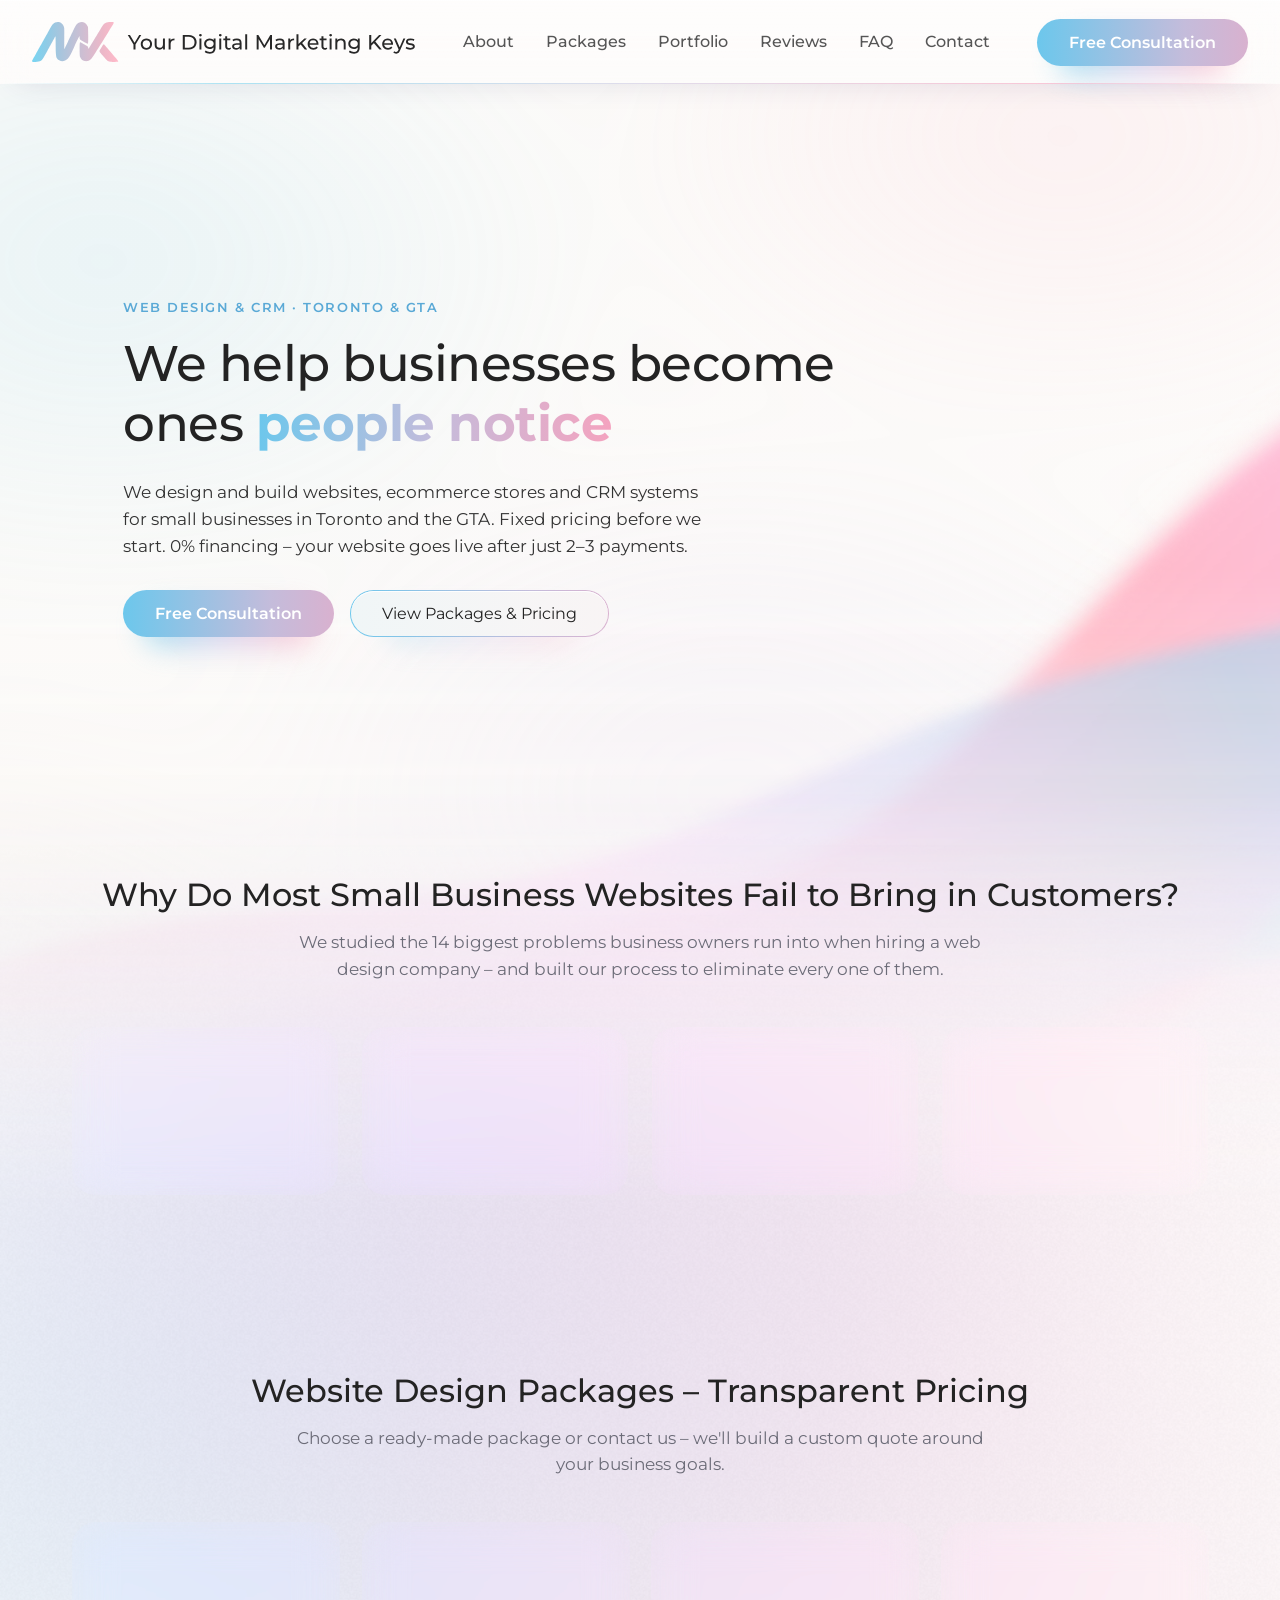
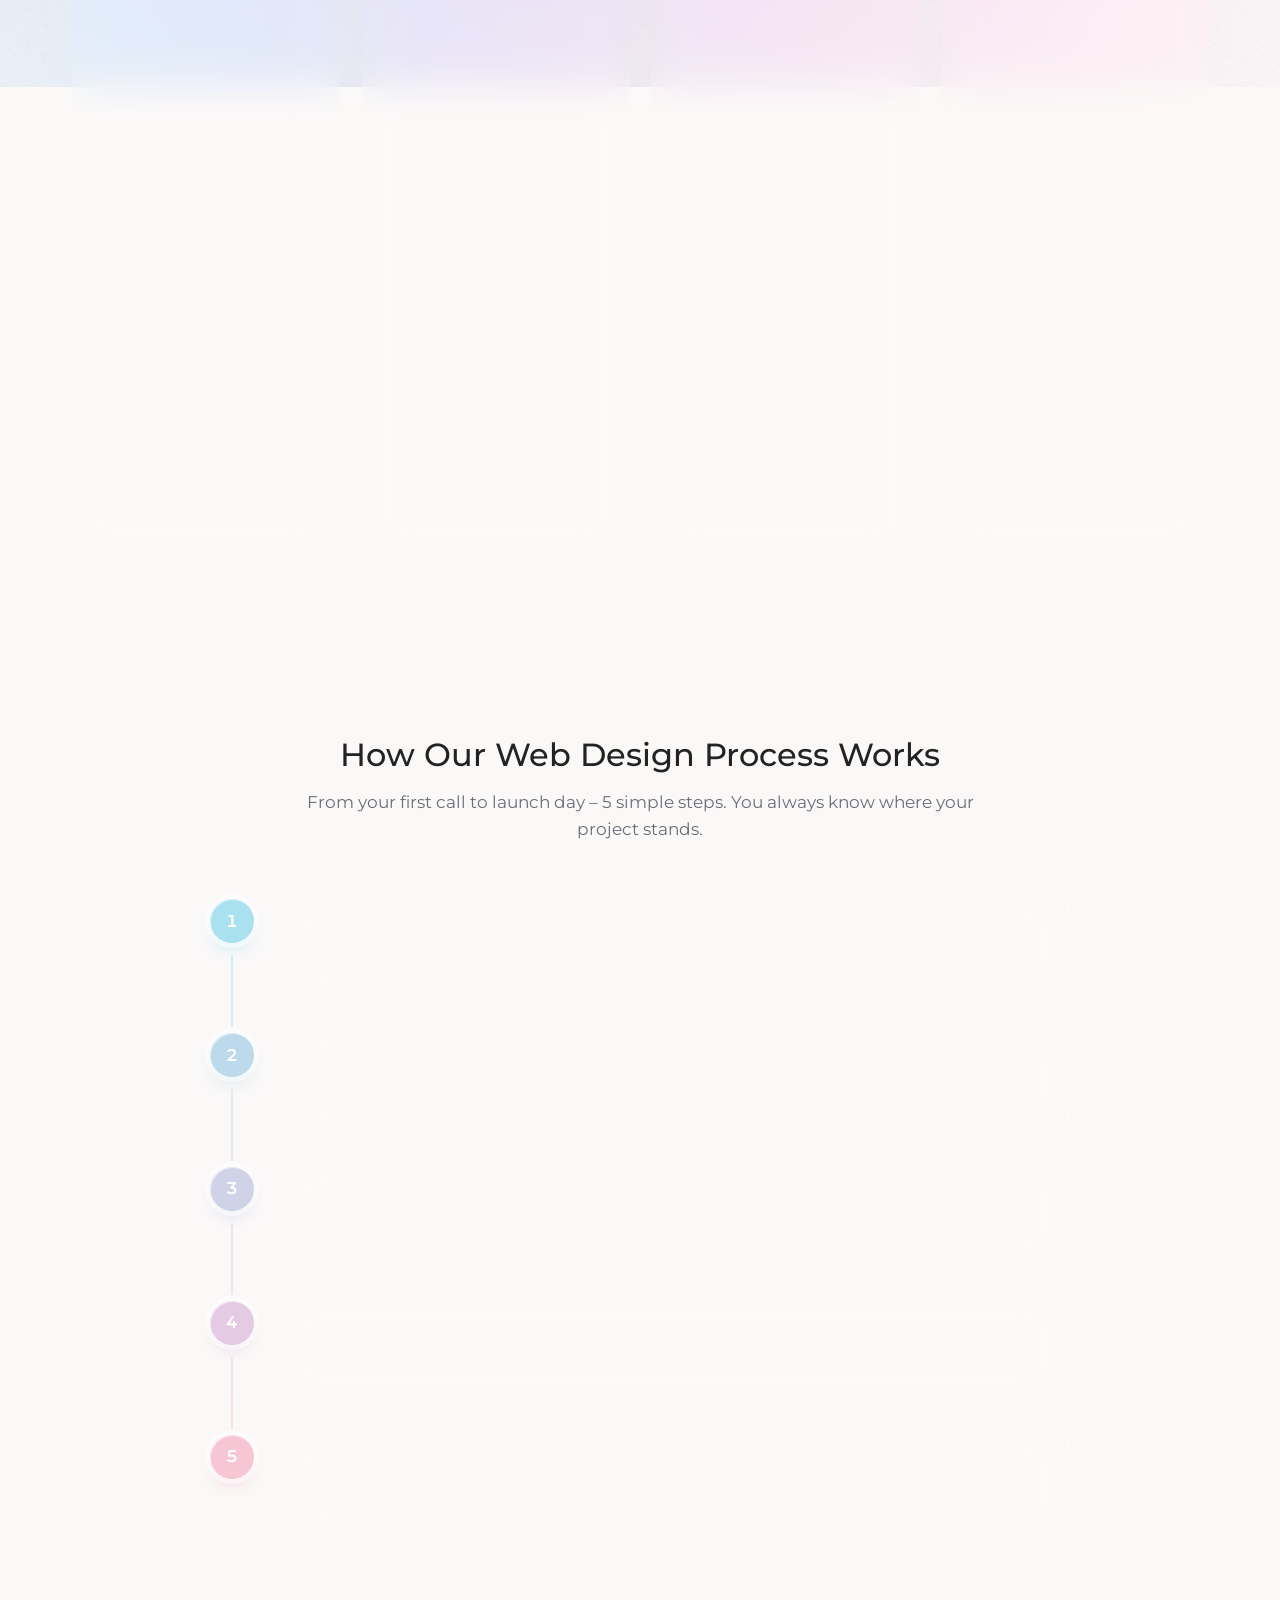
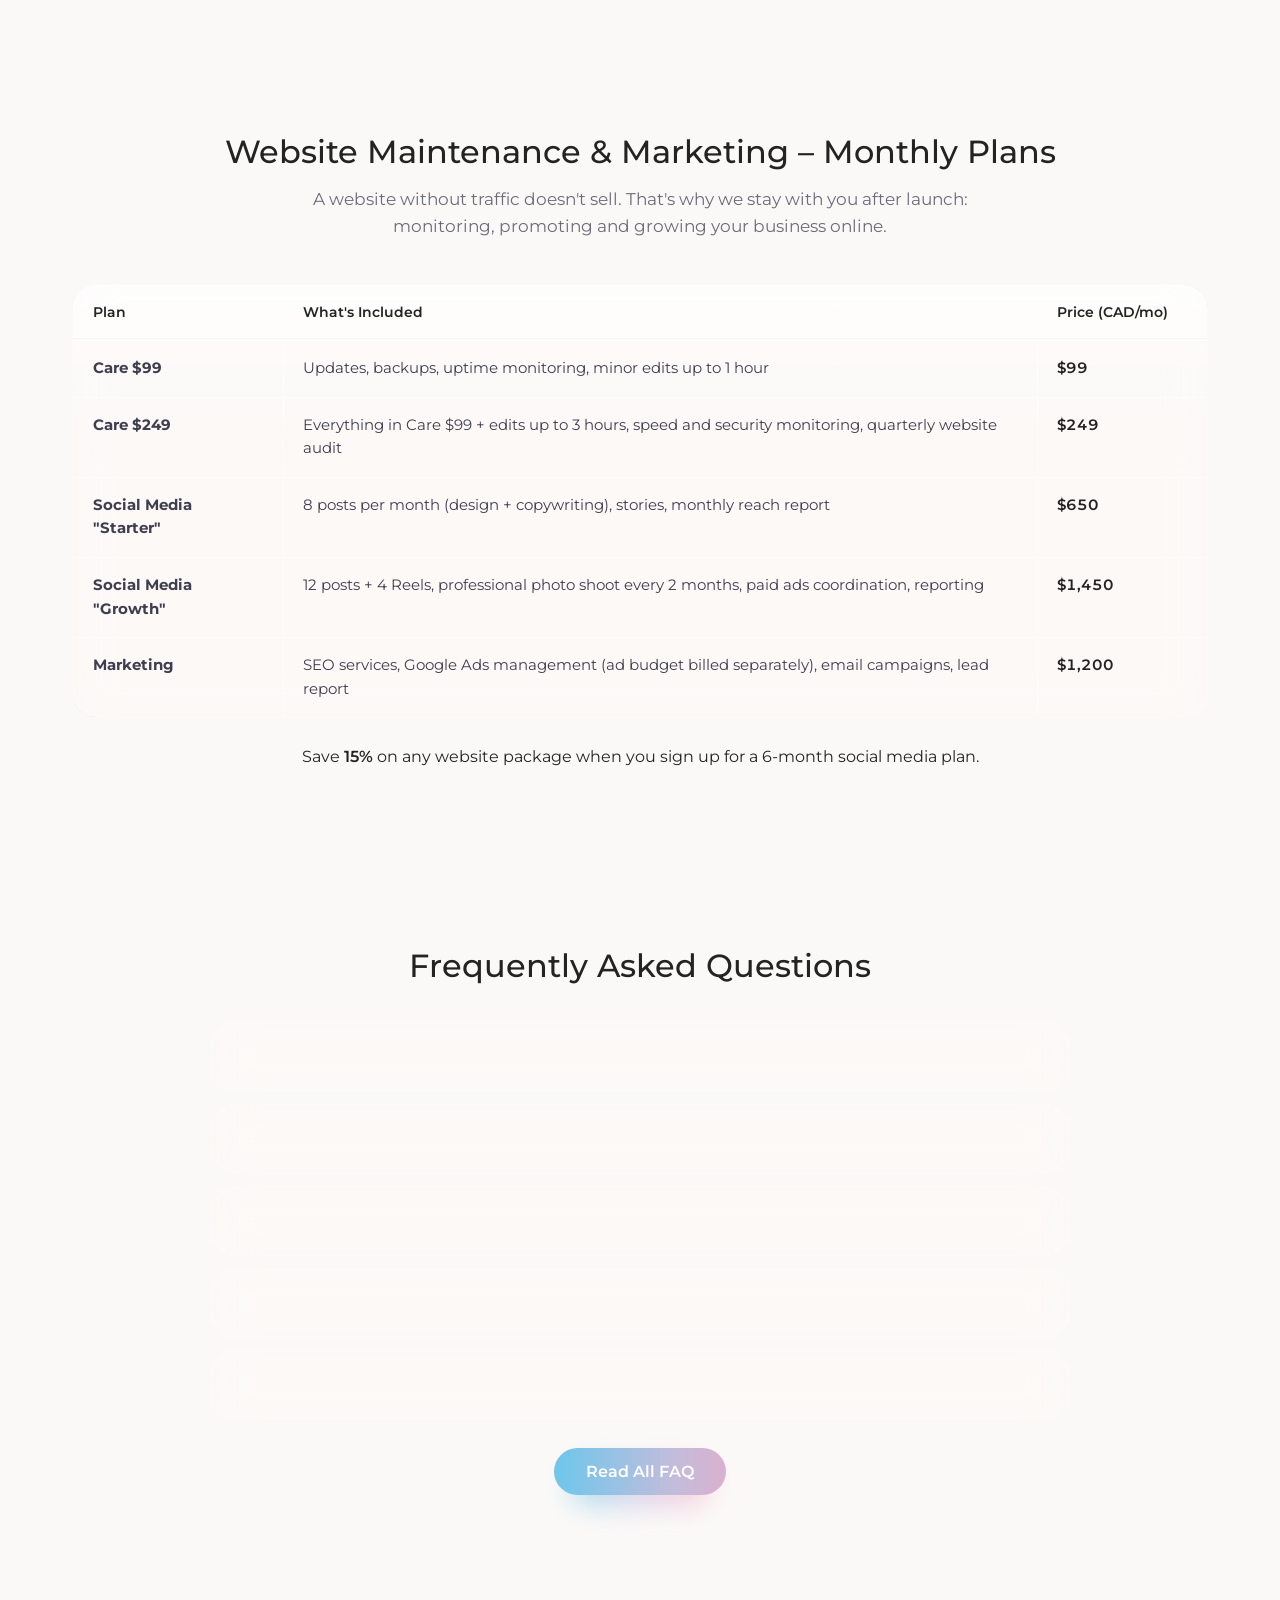
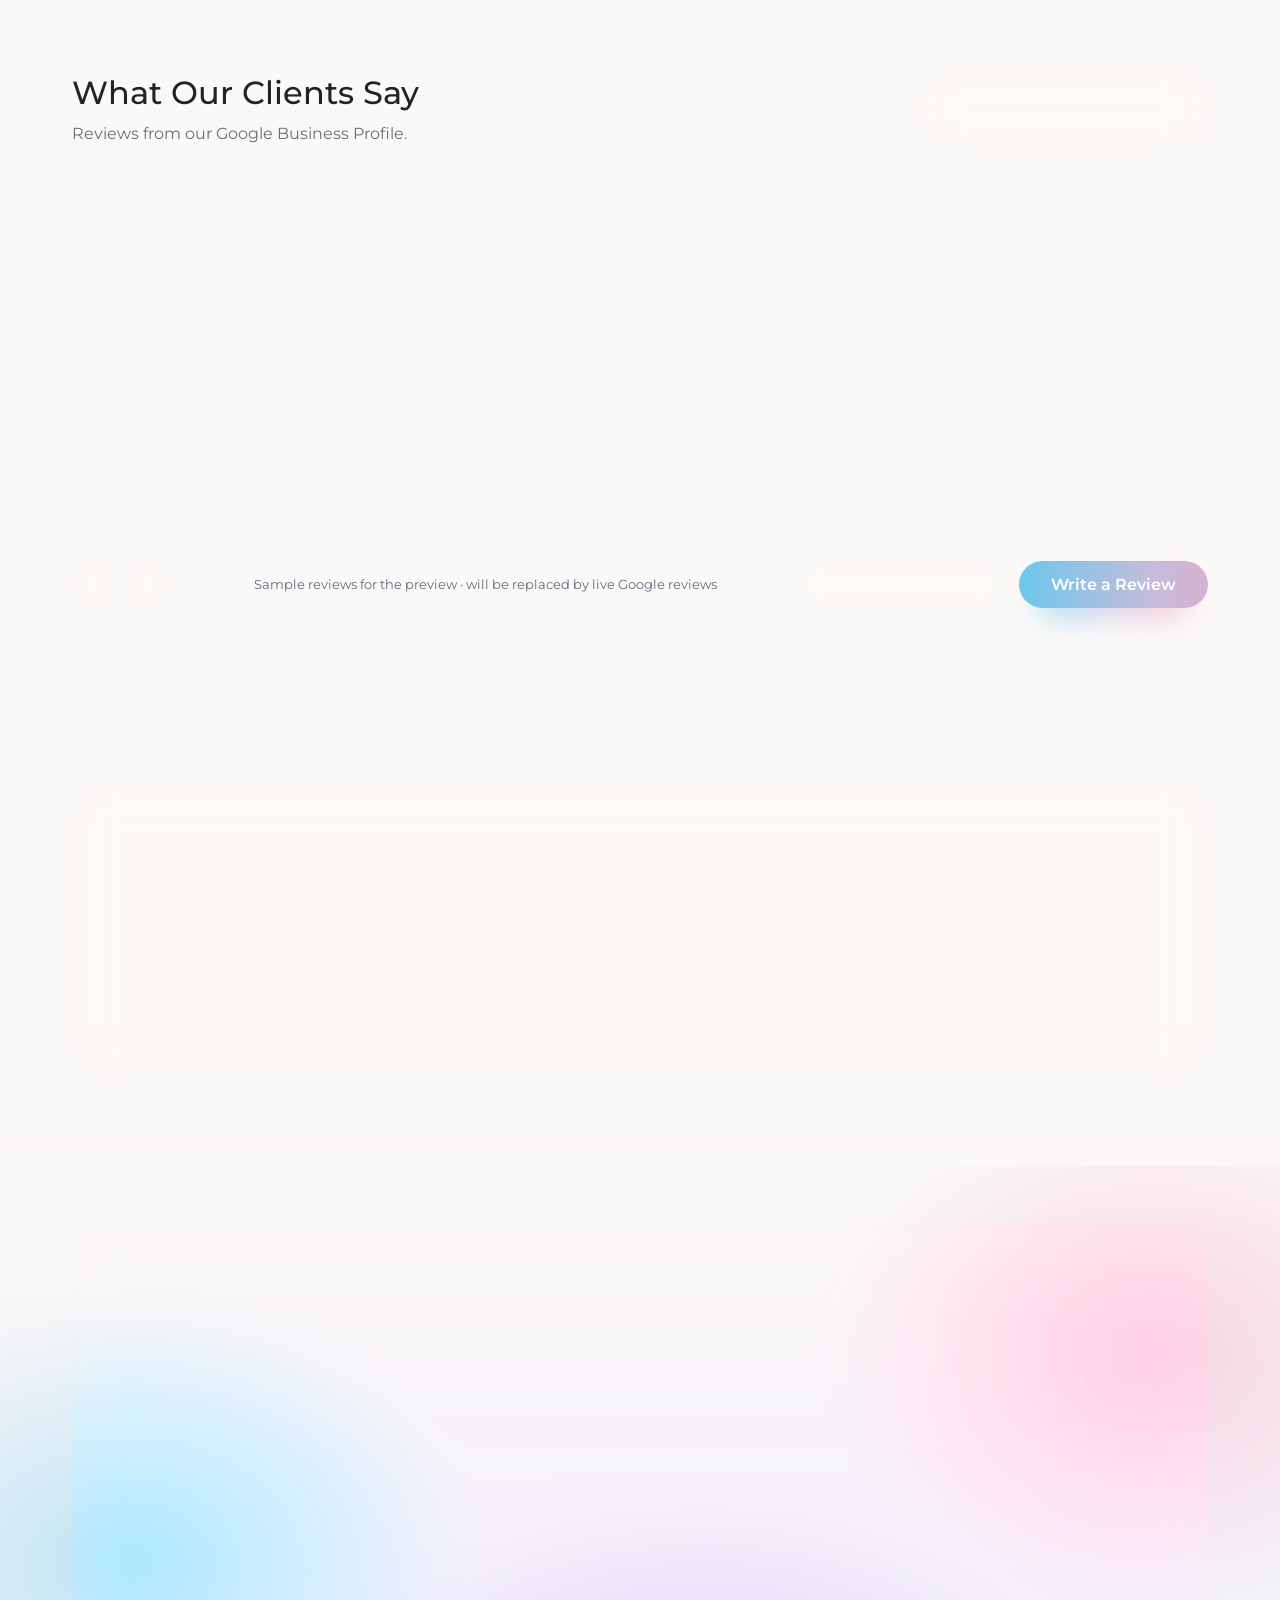
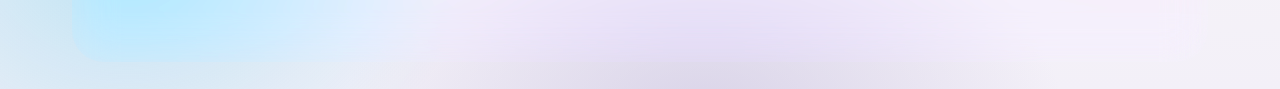
==== commit fec00563: "Add files via upload" ====
--- a/index.html
+++ b/index.html
@@ -58,7 +58,13 @@
     <button class="burger" id="burger" aria-label="Open menu" aria-expanded="false"><span></span><span></span><span></span></button>
   </div>
   <div class="mnav" id="mnav">
- 
+    <a href="#about">About</a>
+    <a href="#packages">Packages</a>
+    <a href="portfolio.html">Portfolio</a>
+    <a href="#reviews">Reviews</a>
+    <a href="faq.html">FAQ</a>
+    <a href="contact.html">Contact</a>
+    <a class="btn" href="contact.html">Free Consultation</a>
   </div>
 </nav>
 
@@ -104,7 +110,7 @@
     <div class="wrap">
       <h2 class="center">Why Do Most Small Business Websites Fail to Bring in Customers?</h2>
       <p class="lead">We studied the 14 biggest problems business owners run into when hiring a web design company – and built our process to eliminate every one of them.</p>
-      <div class="vgrid">
+      <div class="vgrid" data-mobile="deck">
         <div class="vcard glass" data-tilt="10"><div class="tilt-in"><h3>No surprise costs</h3><p>Your quote is locked in before we start. No "just a little extra" fees down the road.</p></div></div>
         <div class="vcard glass" data-tilt="10"><div class="tilt-in"><h3>Contract deadlines</h3><p>If we're a week late, you get 5% off the project price. Automatically.</p></div></div>
         <div class="vcard glass" data-tilt="10"><div class="tilt-in"><h3>You own everything</h3><p>Domain, hosting, logins and code are registered in your name from day one.</p></div></div>
@@ -117,7 +123,7 @@
   <div class="wrap">
     <h2 class="center">Website Design Packages – Transparent Pricing</h2>
     <p class="lead">Choose a ready-made package or contact us – we'll build a custom quote around your business goals.</p>
-    <div class="pgrid">
+    <div class="pgrid" data-mobile="carousel">
       <div class="card glass" data-tilt="10"><div class="tilt-in"><h3>Starter</h3><p class="per">Landing page for service businesses</p>
         <p class="price">$2,800</p><p class="per">or 20% down + 6 × $375/mo</p>
         <ul><li>Landing page with up to 6 sections, custom design</li><li>Mobile-friendly and responsive on tablets</li><li>Lead forms + Google Analytics 4</li><li>Basic SEO setup</li><li>Launch in 2–3 weeks</li></ul>
@@ -160,7 +166,7 @@
   <div class="wrap">
     <h2 class="center">Website Maintenance &amp; Marketing – Monthly Plans</h2>
     <p class="lead">A website without traffic doesn't sell. That's why we stay with you after launch: monitoring, promoting and growing your business online.</p>
-    <div class="tscroll glass">
+    <div class="tscroll glass" data-mobile="deck">
     <table class="plans">
       <tr><th>Plan</th><th>What's Included</th><th>Price (CAD/mo)</th></tr>
       <tr><td><b>Care $99</b></td><td>Updates, backups, uptime monitoring, minor edits up to 1 hour</td><td>$99</td></tr>
@@ -281,6 +287,7 @@
 
 <div class="toast" id="toast" role="status" aria-live="polite"></div>
 <script src="assets/js/main.js" defer></script>
+<script src="assets/js/mobile-cards.js" defer></script>
 <script src="assets/js/wave-gl.js" defer></script>
 <script src="assets/js/home.js" defer></script>
 <script src="assets/js/ambient-light.js" defer></script>
--- a/assets/css/glass.css
+++ b/assets/css/glass.css
@@ -480,3 +480,86 @@
 .gs-cal,.gs-pop{background:linear-gradient(160deg,#ffffff,#FBFAF8 70%,#f7f3fa)}
 .gs-day.is-off{text-decoration:none;color:#b3aec8}
 .gs-day.is-off.is-today{box-shadow:inset 0 0 0 1.5px rgba(140,134,174,.45)}
+
+/* =====================================================================
+   13. Мобильная версия: исправления
+   ===================================================================== */
+/* контакты: колонки не растягиваются по длинному email */
+@media(max-width:960px){.cgrid{grid-template-columns:minmax(0,1fr)}}
+.cgrid>*{min-width:0}
+.cline>div{min-width:0}
+.cline a{overflow-wrap:anywhere}
+
+/* таблица планов на узких экранах — стеклянные карточки без прокрутки вбок
+   (стеклянная рамка внутри прокручиваемой таблицы уезжала вместе с содержимым) */
+@media(max-width:720px){
+  .tscroll,.tscroll.glass{overflow:visible;background:none;border:0;box-shadow:none;-webkit-backdrop-filter:none;backdrop-filter:none;border-radius:0}
+  .tscroll.glass::before,.tscroll.glass::after{content:none}
+  table.plans,.plans tbody,.plans tr,.plans td{display:block;width:auto;min-width:0}
+  table.plans{background:none}
+  .plans tr:first-child{display:none}                       /* строка заголовков */
+  .plans tr{display:grid;grid-template-columns:minmax(0,1fr) auto;gap:6px 14px;margin-bottom:12px;padding:16px 18px;border-radius:18px;
+    background:var(--glass-bg);border:1px solid rgba(255,255,255,.7);
+    box-shadow:inset 1px 1px 0 rgba(255,255,255,.95),inset -1px -1px 0 rgba(90,80,140,.08),var(--glass-shadow)}
+  .tscroll.glass .plans td,.plans td{padding:0;border:0;box-shadow:none;background:none!important;width:auto!important;white-space:normal}
+  .plans td:first-child{grid-column:1;grid-row:1;font-size:.98rem}
+  .tscroll.glass .plans td+td,.plans td+td{box-shadow:none}
+  .tscroll.glass .plans td:last-child,.plans td:last-child{grid-column:2;grid-row:1;text-align:right;white-space:nowrap;font-size:1.02rem;font-weight:700;
+    background:var(--g)!important;-webkit-background-clip:text!important;background-clip:text!important;color:transparent!important}
+  .plans td:nth-child(2){grid-column:1/-1;grid-row:2;color:#4a4760;font-size:.9rem}
+  .plans td:last-child::after{content:" CAD/mo";color:#6a6680;font-size:.72rem;font-weight:500}  /* заголовок столбца скрыт — уточняем, что цена в месяц */
+}
+
+/* =====================================================================
+   14. Блоки карточек на телефоне (mobile-cards.js): карусель (А) и стопка (Б)
+   На главной: Why — стопка, пакеты — карусель, месячные планы — стопка.
+   ===================================================================== */
+.mcards-src,.mdots,.mdeck-nav,.mdeck-hint{display:none}
+@media(max-width:720px){
+  /* таблица планов: на телефоне вместо неё карточки */
+  .tscroll.has-mob table.plans{display:none}
+  .tscroll.has-mob .mcards-src{display:block}
+  .pcard{border-radius:20px;padding:18px 18px 20px;background:var(--glass-bg)}
+  .pcard-top{display:flex;justify-content:space-between;align-items:flex-start;gap:12px}
+  .pcard-name{font-size:1.02rem;font-weight:600;line-height:1.3}
+  .pcard-price{text-align:right;white-space:nowrap;line-height:1.1}
+  .pcard-price b{display:block;font-size:1.35rem;font-weight:700;background:var(--g);-webkit-background-clip:text;background-clip:text;color:transparent}
+  .pcard-price span{font-size:.68rem;color:#5d5a72;font-weight:500;letter-spacing:.02em}
+  .pcard-desc{margin-top:12px;color:#4a4760;font-size:.92rem;line-height:1.55}
+
+  /* --- А. карусель --- */
+  .mcar{display:flex!important;gap:14px;overflow-x:auto;scroll-snap-type:x mandatory;scrollbar-width:none;overscroll-behavior-x:contain;
+    padding:20px 18px 34px;margin:-20px -18px -24px;scroll-padding-inline:18px}
+  .mcar::-webkit-scrollbar{display:none}
+  .mcar>*{flex:0 0 84%;min-width:0;scroll-snap-align:center}
+  .mcar:focus-visible{outline:2px solid #4fa9d1;outline-offset:-4px;border-radius:24px}
+  .mdots{display:flex;justify-content:center;gap:8px;margin-top:8px}
+  .mdot{width:8px;height:8px;padding:0;border:0;border-radius:8px;background:rgba(140,134,174,.45);cursor:pointer;transition:width .3s var(--spring),background .3s}
+  .mdot.on{width:24px;background:var(--g)}
+  .mdot:focus-visible{outline:2px solid #4fa9d1;outline-offset:3px}
+
+  /* --- Б. стопка --- */
+  .mdeck{overflow-x:clip;margin-inline:-18px;padding:16px 18px 6px}        /* смахнутая карточка не расширяет страницу */
+  .mdeck .mdeck-stage{display:block!important;position:relative;touch-action:pan-y;user-select:none;-webkit-user-select:none}
+  .mdeck .mdeck-stage>*{position:absolute;left:0;right:0;top:0;margin:0;transform-origin:50% 100%;cursor:grab;
+    transition:transform .5s var(--spring),opacity .3s}
+  /* в стопке — без backdrop-filter: в Safari на iPhone размытие + transform/opacity на наложенных слоях
+     давало исчезающие карточки; плотная стеклянная заливка выглядит так же */
+  .mdeck .mdeck-stage>*{-webkit-backdrop-filter:none!important;backdrop-filter:none!important;
+    background:linear-gradient(160deg,rgba(255,255,255,.94),rgba(251,250,248,.88))!important;will-change:transform;-webkit-transform:translateZ(0)}
+  .mdeck .mdeck-stage>*::before{display:none}
+  .mdeck .mdeck-stage>.is-top{box-shadow:inset 1px 1px 0 rgba(255,255,255,.95),inset -1px -1px 0 rgba(90,80,140,.08),var(--glass-shadow-hover)}
+  .mdeck .mdeck-stage>:not(.is-top)>*{visibility:hidden}   /* у нижних карточек видны только края */
+  .mdeck-nav{display:flex;align-items:center;justify-content:center;gap:18px;margin-top:18px}
+  .mdeck-btn{width:42px;height:42px;border-radius:50%;border:1px solid var(--ctl-line,#8C86AE);position:relative;cursor:pointer;
+    background:linear-gradient(160deg,#fff,#FBFAF8);box-shadow:inset 0 1px 0 #fff,0 6px 14px -8px rgba(60,55,110,.35)}
+  .mdeck-btn::before{content:"";position:absolute;left:50%;top:50%;width:8px;height:8px;border:solid #3a3a48;border-width:0 1.8px 1.8px 0}
+  .mdeck-prev::before{transform:translate(-30%,-50%) rotate(135deg)}
+  .mdeck-next::before{transform:translate(-70%,-50%) rotate(-45deg)}
+  .mdeck-btn:focus-visible{outline:2px solid #4fa9d1;outline-offset:3px}
+  .mdeck-count{min-width:48px;text-align:center;font-weight:600;color:#3a3a48;font-variant-numeric:tabular-nums}
+  .mdeck-hint{display:block;text-align:center;margin-top:8px;font-size:.78rem;color:#5d5a72;transition:opacity .4s}
+  .mdeck-hint.done{opacity:0}
+  .mdeck .mdeck-stage>.nudge{animation:mnudge 1.2s var(--spring)}
+  @keyframes mnudge{0%{transform:none}30%{transform:translateX(-34px) rotate(-3.5deg)}55%{transform:translateX(12px) rotate(1deg)}100%{transform:none}}
+}
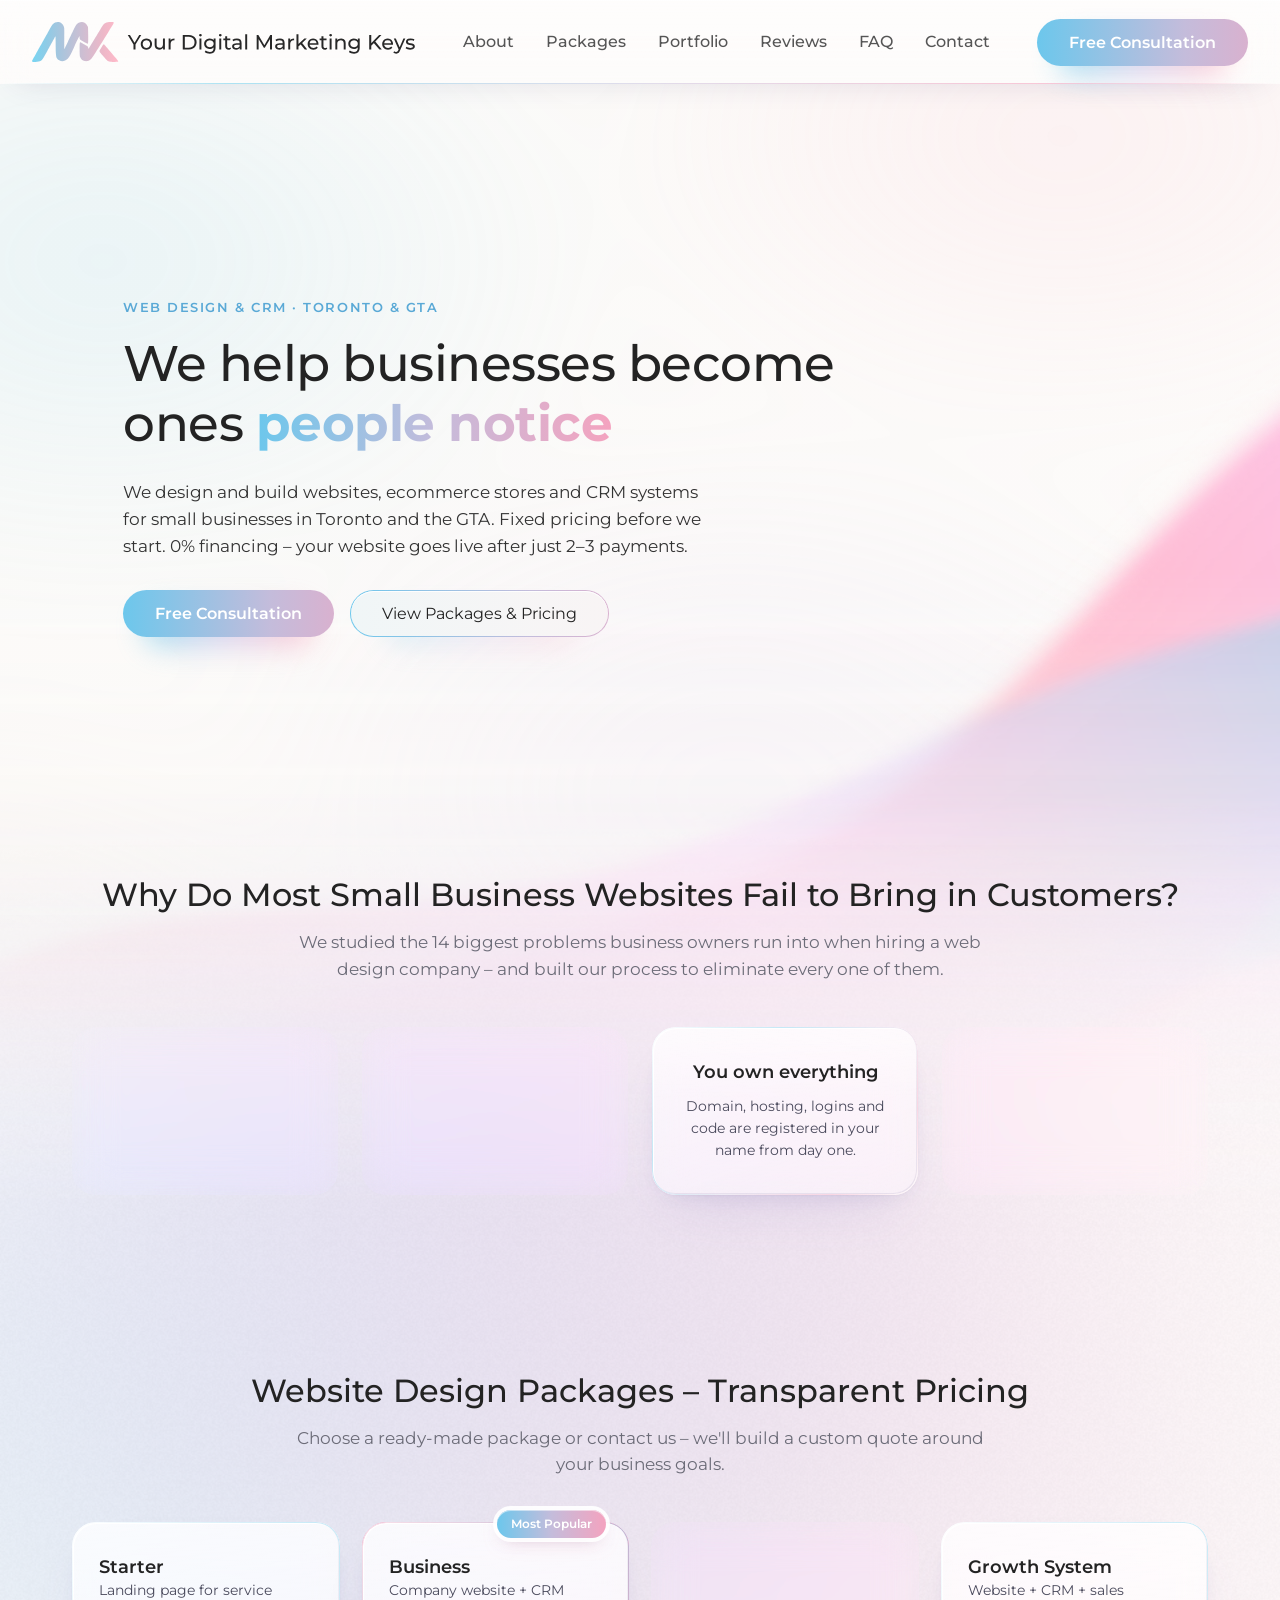
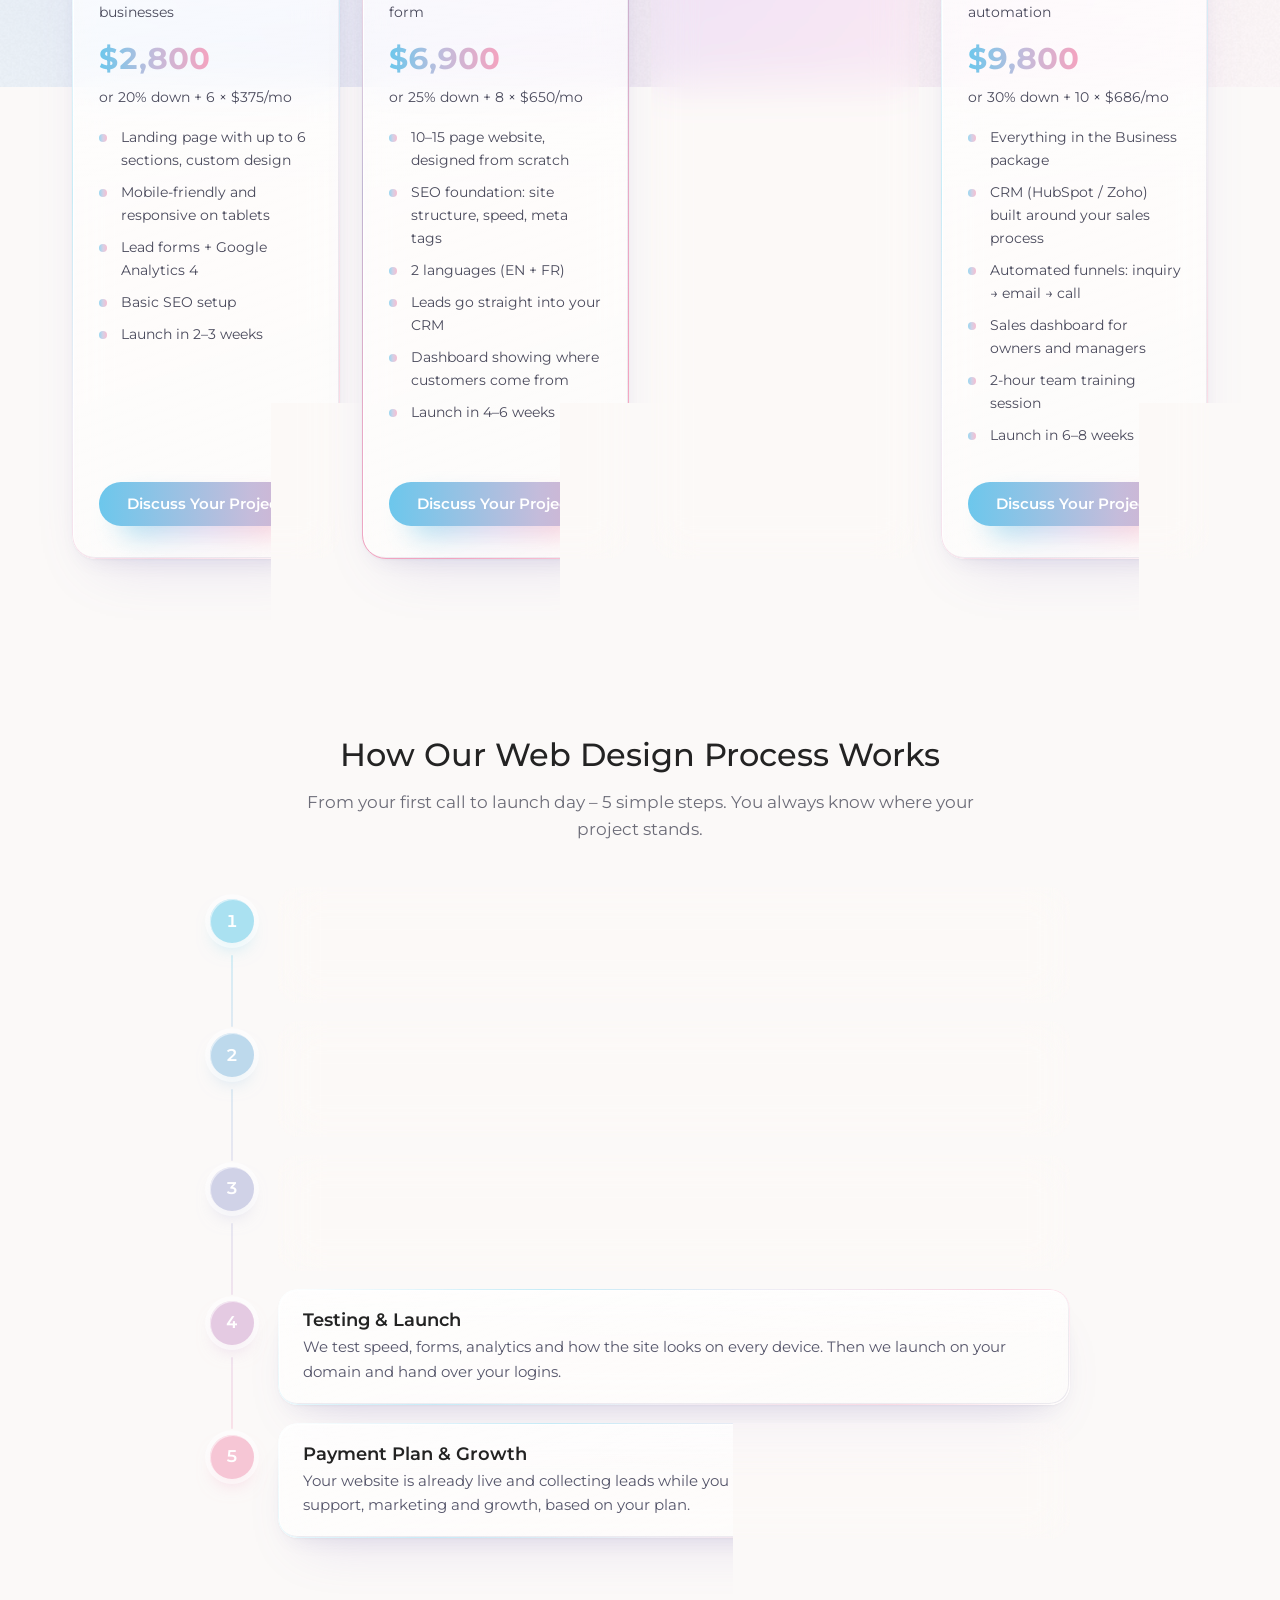
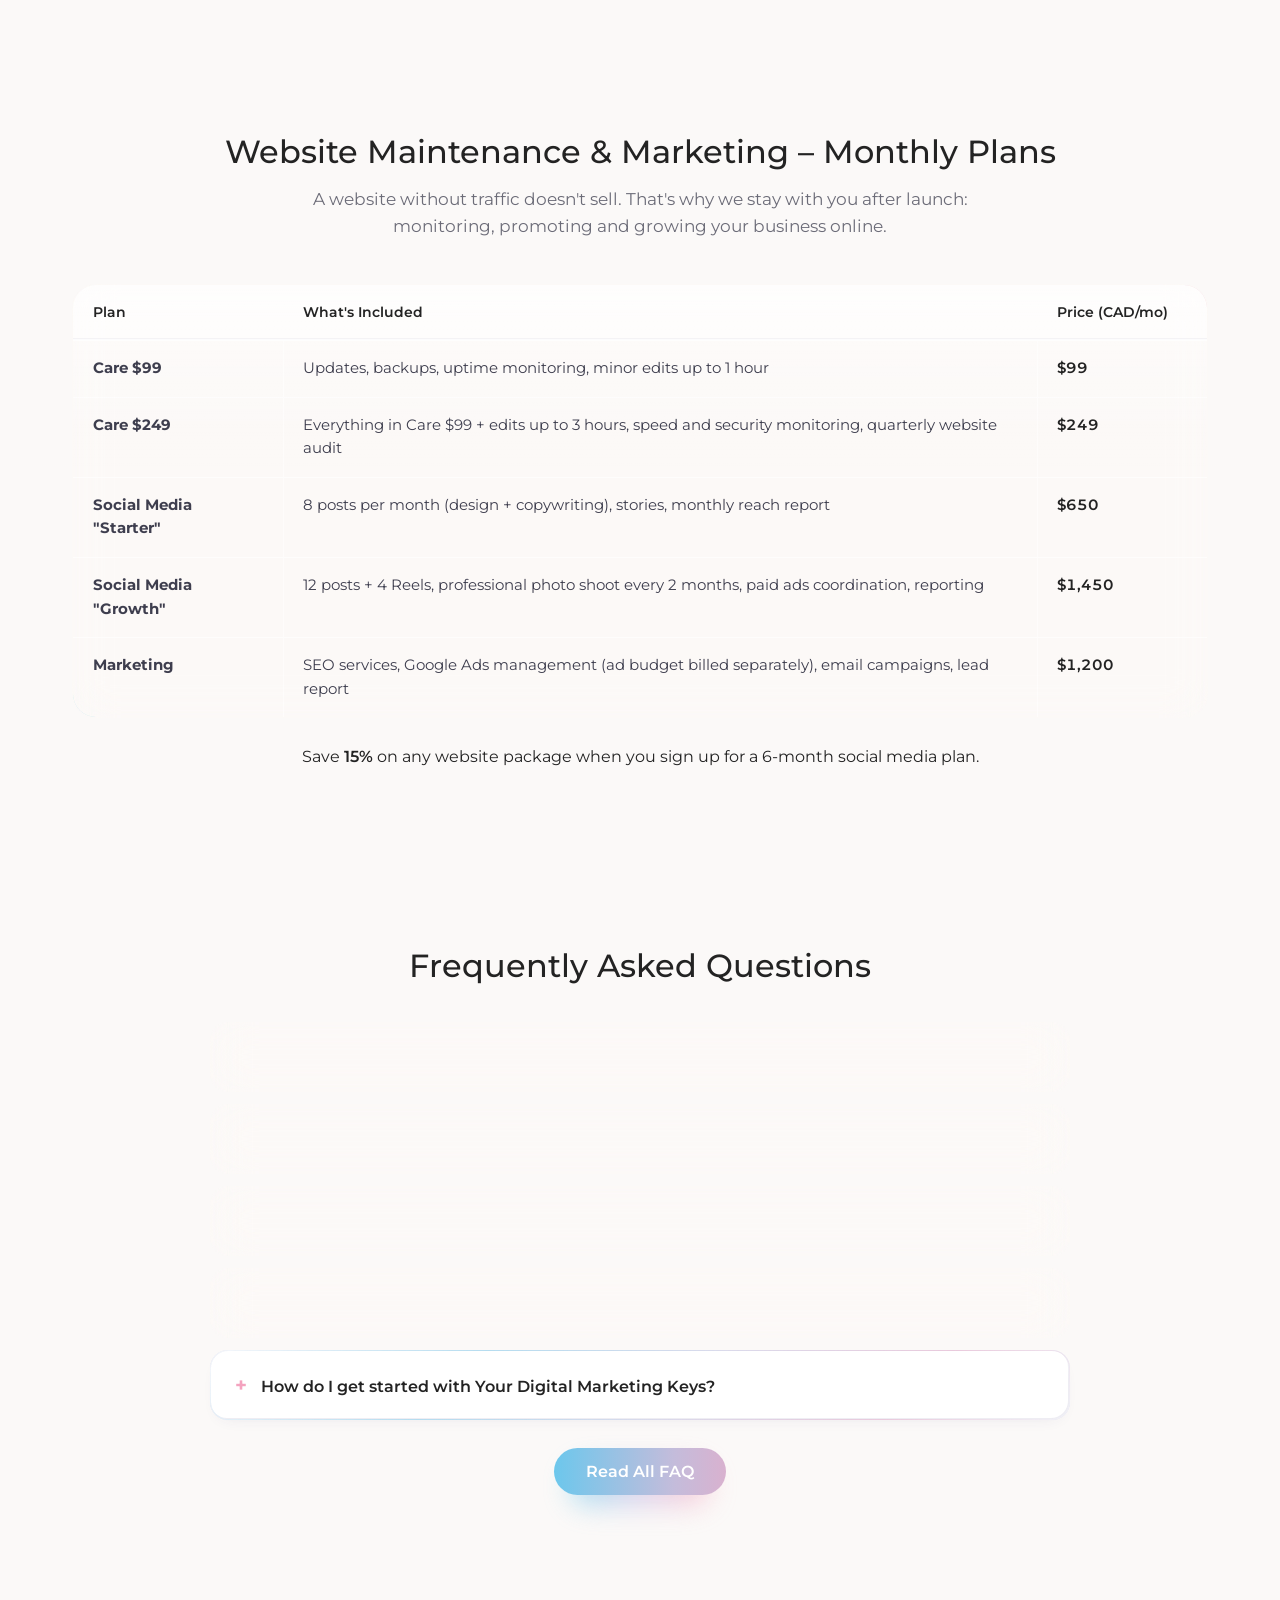
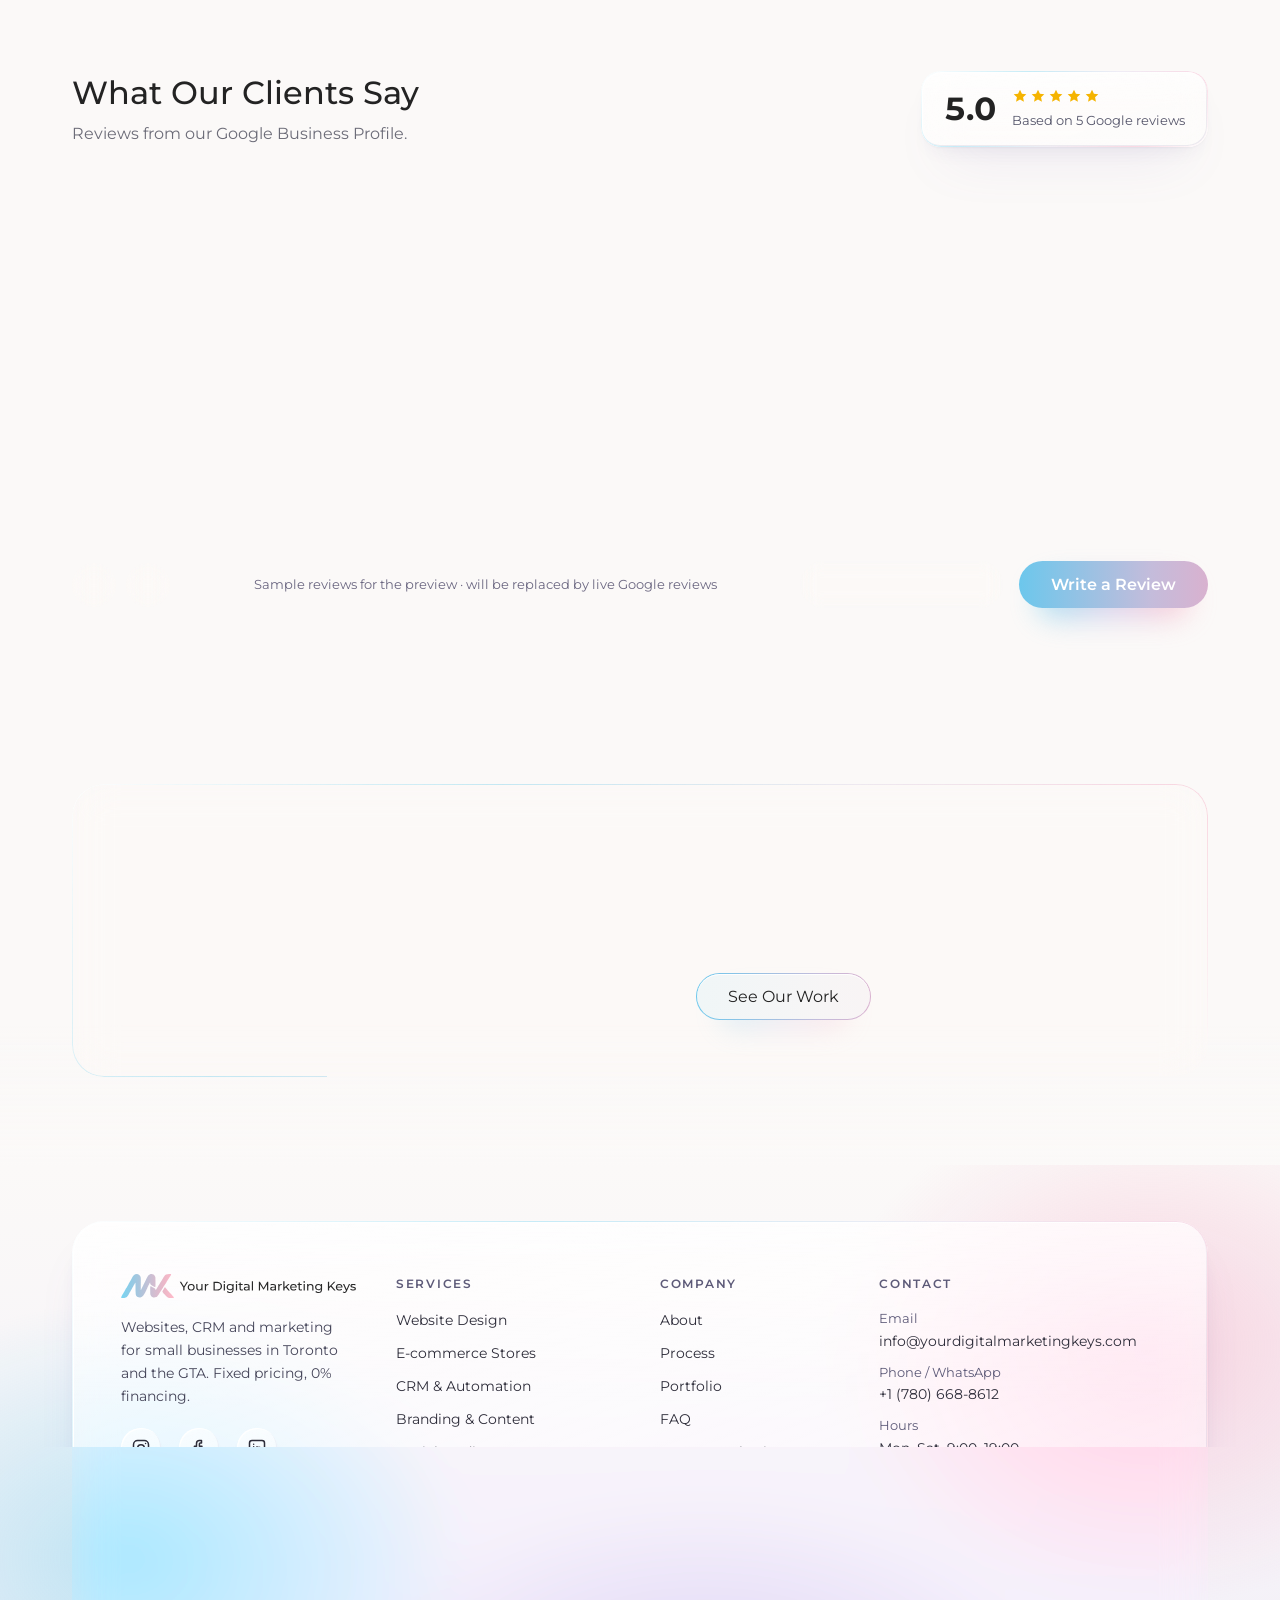
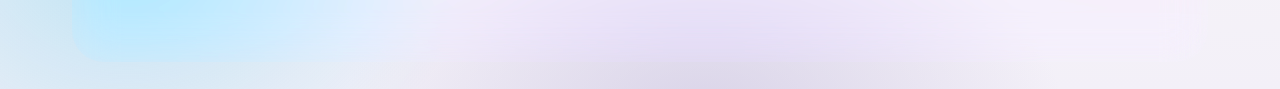
==== commit c71cb0be: "Update title and Open Graph title for SEO" ====
--- a/index.html
+++ b/index.html
@@ -3,7 +3,7 @@
 <head>
 <meta charset="UTF-8">
 <meta name="viewport" content="width=device-width, initial-scale=1.0, viewport-fit=cover">
-<title>Web Design for Small Business in Toronto &amp; GTA | YDMK</title>
+<title>Web Design for Small Business in Toronto &amp; GTA | Your Digital Marketing Keys</title>
 <meta name="description" content="Custom websites, online stores and CRM for small businesses in Toronto, Mississauga and the GTA. Fixed pricing, 0% financing, free consultation.">
 <link rel="canonical" href="https://yourdigitalmarketingkeys.com/">
 <link rel="icon" href="favicon.ico" sizes="any">
@@ -16,7 +16,7 @@
 <meta property="og:type" content="website">
 <meta property="og:site_name" content="Your Digital Marketing Keys">
 <meta property="og:locale" content="en_CA">
-<meta property="og:title" content="Web Design for Small Business in Toronto &amp; GTA | YDMK">
+<meta property="og:title" content="Web Design for Small Business in Toronto &amp; GTA | Your Digital Marketing Keys">
 <meta property="og:description" content="Custom websites, online stores and CRM for small businesses in Toronto, Mississauga and the GTA. Fixed pricing, 0% financing, free consultation.">
 <meta property="og:url" content="https://yourdigitalmarketingkeys.com/">
 <meta property="og:image" content="https://yourdigitalmarketingkeys.com/assets/img/og-image.png">
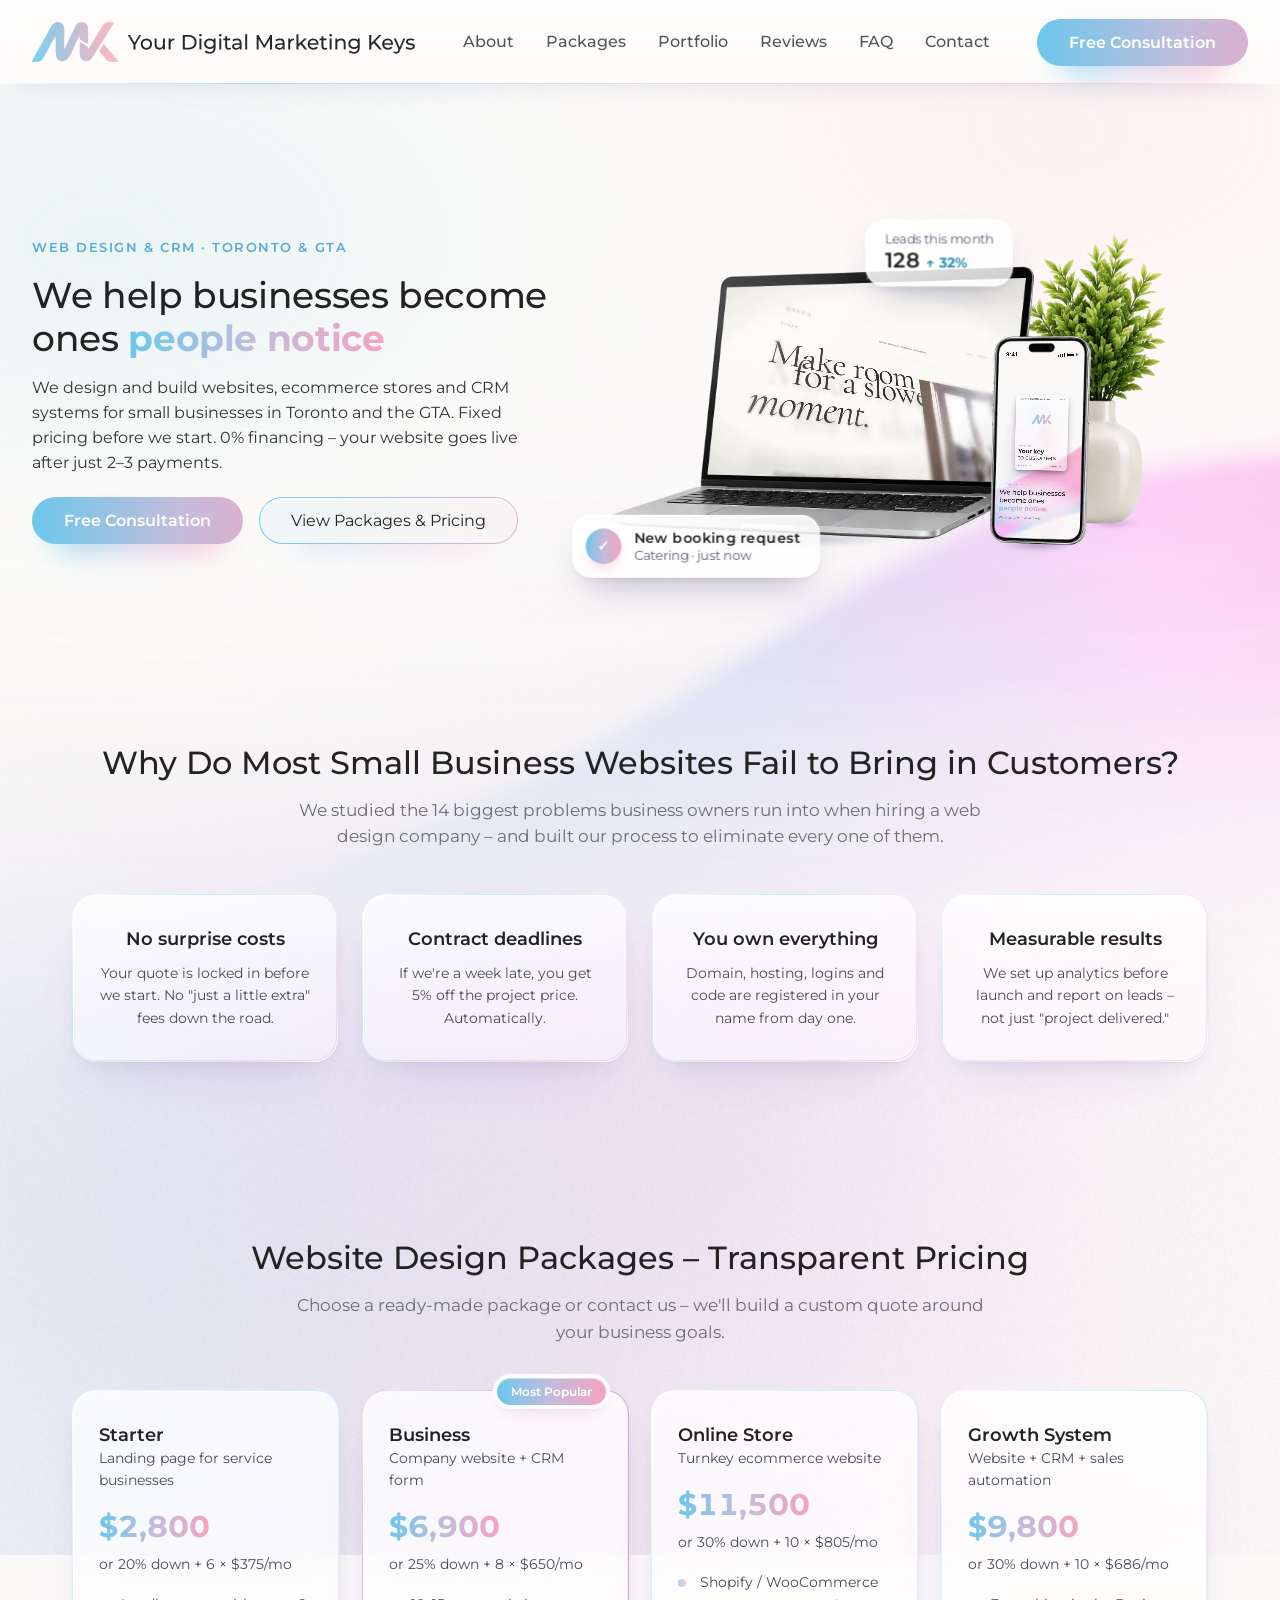
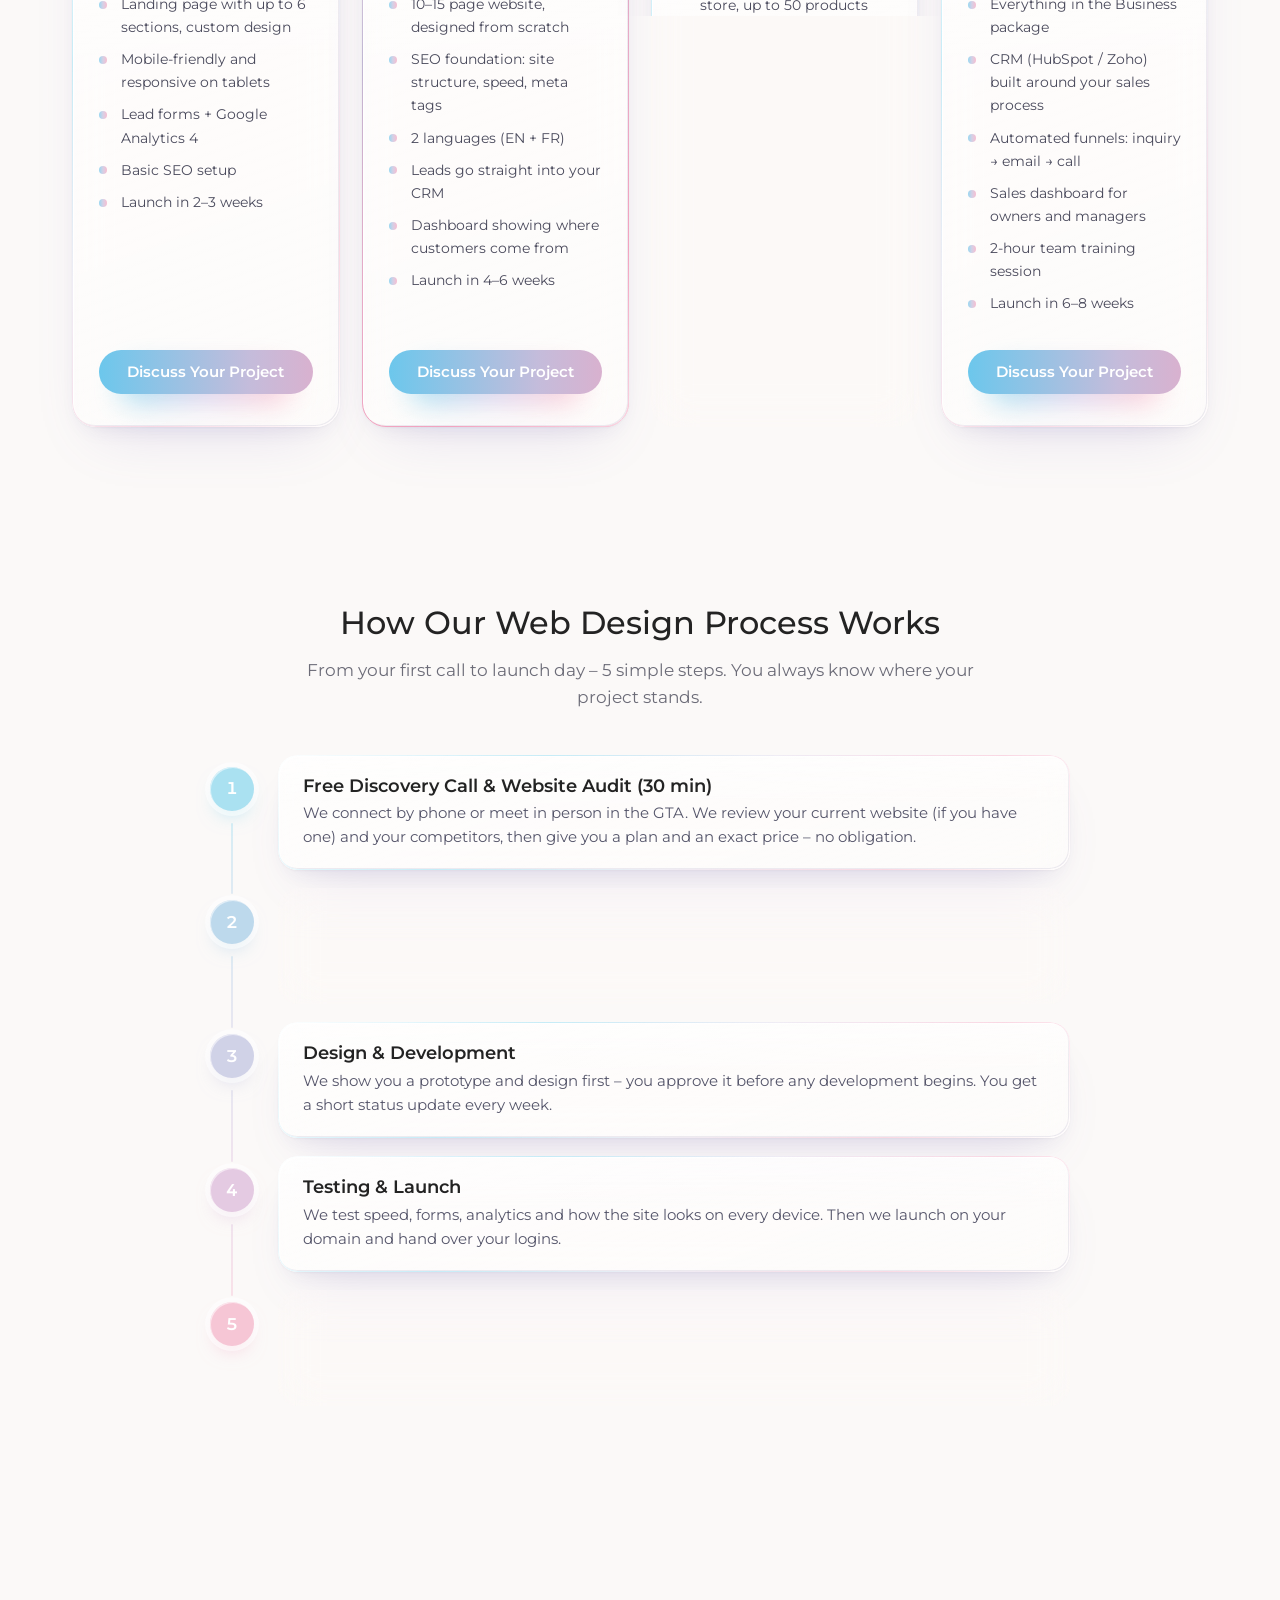
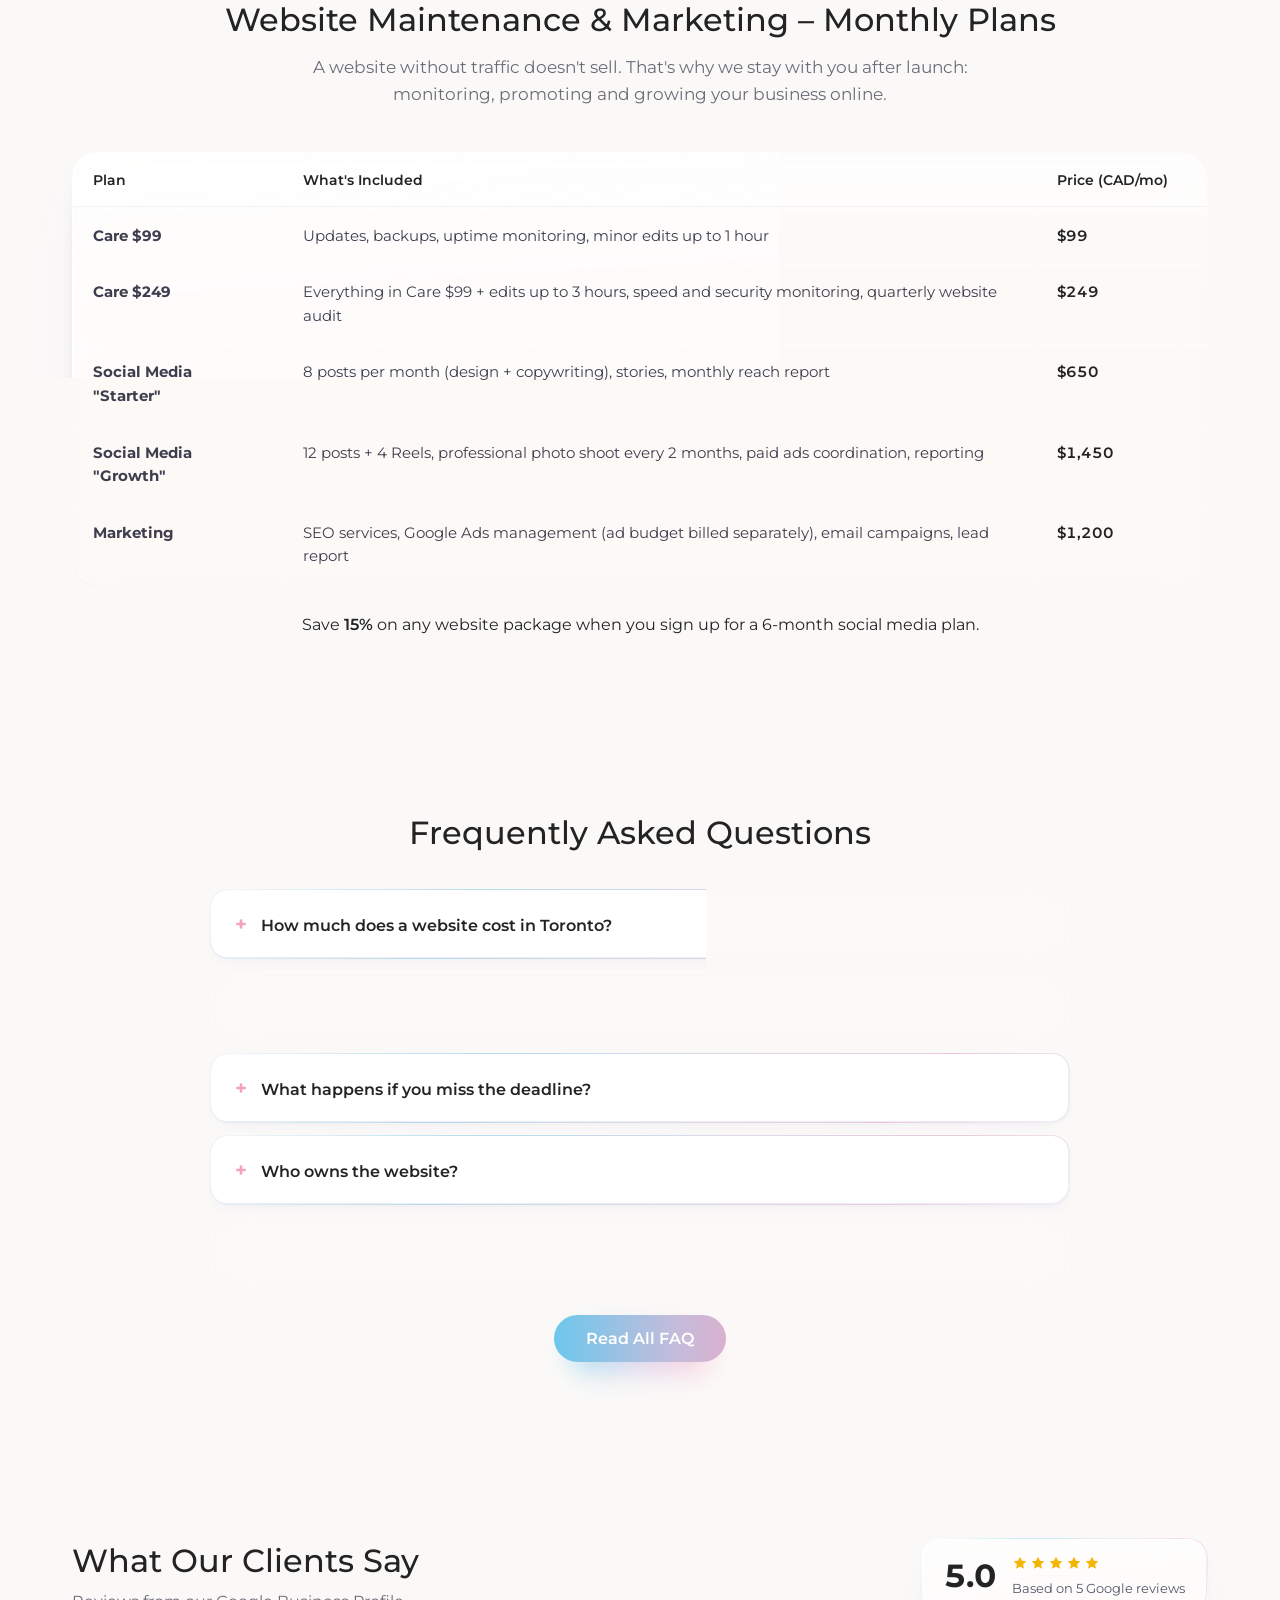
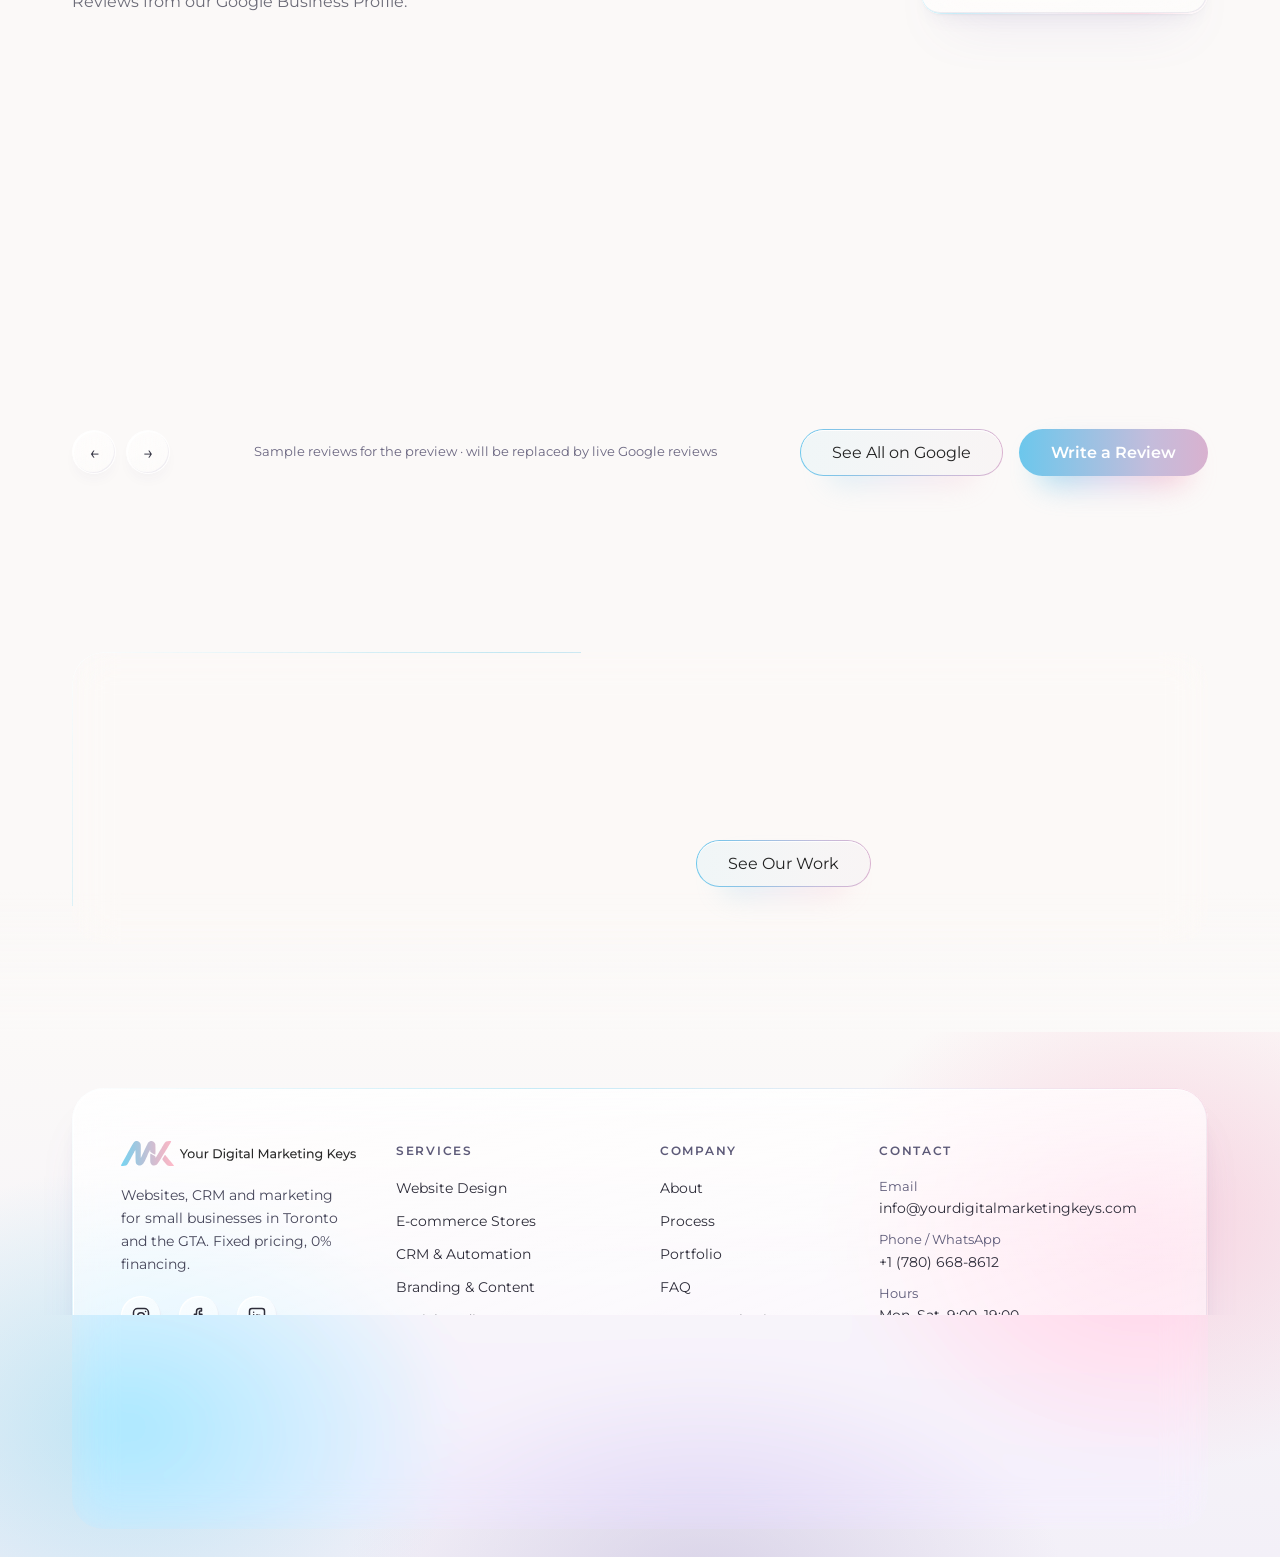
==== commit 67e63913: "Add files via upload" ====
--- a/index.html
+++ b/index.html
@@ -3,7 +3,7 @@
 <head>
 <meta charset="UTF-8">
 <meta name="viewport" content="width=device-width, initial-scale=1.0, viewport-fit=cover">
-<title>Web Design for Small Business in Toronto &amp; GTA | Your Digital Marketing Keys</title>
+<title>Web Design for Small Business in Toronto &amp; GTA | YDMK</title>
 <meta name="description" content="Custom websites, online stores and CRM for small businesses in Toronto, Mississauga and the GTA. Fixed pricing, 0% financing, free consultation.">
 <link rel="canonical" href="https://yourdigitalmarketingkeys.com/">
 <link rel="icon" href="favicon.ico" sizes="any">
@@ -16,7 +16,7 @@
 <meta property="og:type" content="website">
 <meta property="og:site_name" content="Your Digital Marketing Keys">
 <meta property="og:locale" content="en_CA">
-<meta property="og:title" content="Web Design for Small Business in Toronto &amp; GTA | Your Digital Marketing Keys">
+<meta property="og:title" content="Web Design for Small Business in Toronto &amp; GTA | YDMK">
 <meta property="og:description" content="Custom websites, online stores and CRM for small businesses in Toronto, Mississauga and the GTA. Fixed pricing, 0% financing, free consultation.">
 <meta property="og:url" content="https://yourdigitalmarketingkeys.com/">
 <meta property="og:image" content="https://yourdigitalmarketingkeys.com/assets/img/og-image.png">
@@ -91,16 +91,36 @@
     </div></div>
   </div>
   <header class="hero">
-    <div class="wrap"><div class="hero-in">
+    <div class="wrap hero-grid"><div class="hero-in">
       <p class="kicker">Web Design &amp; CRM · Toronto &amp; GTA</p>
-      <h1>We help businesses become<br>ones <span class="gt">people notice</span></h1>
+      <h1>We help businesses become <br>ones <span class="gt">people notice</span></h1>
       <p class="sub">We design and build websites, ecommerce stores and CRM systems for small businesses in Toronto and the GTA. Fixed pricing before we start. 0% financing – your website goes live after just 2–3 payments.</p>
       <div class="cta-row">
         <a class="btn" href="contact.html">Free Consultation</a>
         <a class="btn2" href="#packages">View Packages &amp; Pricing</a>
       </div>
-
-    </div></div>
+    </div>
+    <figure class="hero-mock hm-enter" id="heroScene" role="img" aria-label="Our work on a laptop and a phone: a tour of the KISSA café website and the Your Digital Marketing Keys brand reel">
+      <div class="hm-tilt">
+        <div class="hm-stage">
+          <div class="hm-floor"></div>
+          <div class="hm-scr hm-scr-lap">
+            <img src="assets/media/kissa-laptop.webp" alt="" width="1280" height="720">
+            <video muted playsinline loop preload="none" poster="assets/media/kissa-laptop.webp" data-src="assets/media/kissa-laptop.mp4" data-heavy></video>
+          </div>
+          <div class="hm-scr hm-scr-ph">
+            <div class="hm-sbar"><span>9:41</span><span><span class="hm-sig"><i></i><i></i><i></i><i></i></span><i class="hm-bat"><b></b></i></span></div>
+            <img src="assets/media/ydmk-phone.webp" alt="" width="480" height="852">
+            <video muted playsinline loop preload="none" poster="assets/media/ydmk-phone.webp" data-src="assets/media/ydmk-phone.mp4"></video>
+          </div>
+          <img class="hm-devices" src="assets/img/hero/devices.webp" width="1536" height="1024" alt="" fetchpriority="high">
+          <div class="hm-glare"></div>
+        </div>
+        <div class="hm-chip hm-chip-a" aria-hidden="true"><span class="hm-ic">✓</span><span><b>New booking request</b><small>Catering · just now</small></span></div>
+        <div class="hm-chip hm-chip-b" aria-hidden="true"><span><small>Leads this month</small><b>128<span class="hm-up">↑ 32%</span></b></span></div>
+      </div>
+    </figure>
+    </div>
   </header>
 
 </div>
@@ -292,5 +312,6 @@
 <script src="assets/js/home.js" defer></script>
 <script src="assets/js/ambient-light.js" defer></script>
 <script src="assets/js/tilt.js" defer></script>
+<script src="assets/js/hero-mockup.js" defer></script>
 </body>
 </html>
--- a/assets/css/glass.css
+++ b/assets/css/glass.css
@@ -563,3 +563,112 @@
   .mdeck .mdeck-stage>.nudge{animation:mnudge 1.2s var(--spring)}
   @keyframes mnudge{0%{transform:none}30%{transform:translateX(-34px) rotate(-3.5deg)}55%{transform:translateX(12px) rotate(1deg)}100%{transform:none}}
 }
+
+/* =====================================================================
+   15. Первый экран: «живой» мокап (hero-mockup.js)
+   Мокап — PNG с прозрачными экранами; под экранами видео.
+   ===================================================================== */
+.hero-grid{display:grid;grid-template-columns:minmax(0,1fr) minmax(0,.92fr);align-items:center;gap:24px}
+.hero-grid .hero-in{margin-left:0}
+@media(min-width:1101px){.hero h1{white-space:normal}.hero{padding-block:170px 130px}}
+.hero-mock{position:relative;margin:0;width:100%;aspect-ratio:1536/1024;perspective:1600px;touch-action:pan-y}
+.hm-tilt{position:absolute;inset:0;transform-style:preserve-3d;will-change:transform}
+.hm-stage{position:absolute;left:0;top:0;width:1536px;height:1024px;transform-origin:0 0}
+.hm-floor{position:absolute;inset:0;pointer-events:none;filter:blur(6px);
+  background:radial-gradient(30% 3.2% at 31% 85.8%,rgba(45,35,85,.30),transparent 72%),
+             radial-gradient(9% 2.4% at 76.5% 87.4%,rgba(45,35,85,.34),transparent 72%),
+             radial-gradient(6.5% 2% at 90% 81.6%,rgba(45,35,85,.26),transparent 72%)}
+.hm-scr{position:absolute;left:0;top:0;transform-origin:0 0;overflow:hidden}
+.hm-scr video,.hm-scr img{position:absolute;display:block;max-width:none}
+.hm-scr-lap{width:1600px;height:1000px;background:#f6f4f2}
+.hm-scr-lap video,.hm-scr-lap img{inset:0;width:100%;height:100%;object-fit:cover}
+.hm-scr-ph{width:436px;height:1000px;background:#faf8f6}
+.hm-scr-ph video,.hm-scr-ph img{left:0;bottom:0;width:100%;height:auto;aspect-ratio:480/852;object-fit:contain}
+.hm-sbar{position:absolute;left:0;right:0;top:0;height:11%;display:flex;align-items:center;justify-content:space-between;padding:34px 40px 0;
+  font:600 30px -apple-system,'SF Pro Text','Segoe UI',Arial,sans-serif;color:#111;background:#faf8f6}
+.hm-sig{display:inline-flex;gap:4px;align-items:flex-end;margin-right:10px;vertical-align:middle}
+.hm-sig i{width:6px;background:#111;border-radius:2px}
+.hm-sig i:nth-child(1){height:9px}.hm-sig i:nth-child(2){height:13px}.hm-sig i:nth-child(3){height:17px}.hm-sig i:nth-child(4){height:21px}
+.hm-bat{display:inline-block;vertical-align:middle;width:46px;height:22px;border:2.5px solid #111;border-radius:6px;padding:3px;position:relative}
+.hm-bat::after{content:"";position:absolute;right:-7px;top:6px;width:4px;height:7px;background:#111;border-radius:0 2px 2px 0}
+.hm-bat b{display:block;width:78%;height:100%;background:#111;border-radius:2px}
+.hm-devices{position:absolute;inset:0;width:100%;height:100%;max-width:none;pointer-events:none;user-select:none;-webkit-user-drag:none}
+.hm-glare{position:absolute;inset:0;pointer-events:none;opacity:var(--go,0);mix-blend-mode:screen;
+  -webkit-mask:url(../img/hero/screens-mask.png) 0 0/100% 100% no-repeat;mask:url(../img/hero/screens-mask.png) 0 0/100% 100% no-repeat;
+  background:radial-gradient(38% 46% at var(--gx,30%) var(--gy,20%),rgba(255,255,255,.55),rgba(255,255,255,0) 70%),
+             linear-gradient(115deg,rgba(255,255,255,.18) 0%,rgba(255,255,255,0) 40%)}
+.hero-mock.hm-enter .hm-tilt{animation:hmRise 1.1s var(--spring) both}
+@keyframes hmRise{from{opacity:0;translate:0 60px;scale:.94}to{opacity:1;translate:0 0;scale:1}}
+/* плашки: наклоняются со сценой, но «ближе» к зрителю */
+.hm-chip{position:absolute;z-index:6;display:flex;align-items:center;gap:12px;padding:12px 18px 12px 12px;border-radius:18px;
+  background:linear-gradient(160deg,rgba(255,255,255,.94),rgba(255,255,255,.8));border:1px solid rgba(255,255,255,.95);
+  box-shadow:inset 1px 1px 0 #fff,0 18px 36px -14px rgba(60,55,110,.35),0 4px 10px -6px rgba(60,55,110,.2);
+  font-size:.86rem;line-height:1.25;white-space:nowrap;transform:translateZ(70px);animation:hmChip .8s var(--spring) both}
+.hm-chip>span:last-child{animation:hmFloat 6s ease-in-out infinite}
+.hm-ic{flex:none;width:34px;height:34px;border-radius:50%;display:grid;place-items:center;background:var(--g);color:#fff;font-weight:700;box-shadow:0 6px 14px -6px rgba(244,163,191,.8)}
+.hm-chip b{display:block;font-weight:600;color:var(--ink)}
+.hm-chip small{display:block;color:#5d5a72;font-size:.76rem}
+.hm-up{color:#2f8fb8;font-weight:700;font-size:.82rem;margin-left:6px}
+.hm-chip-a{left:-4%;top:78%;animation-delay:.55s}
+.hm-chip-b{left:46%;top:2%;padding:11px 18px;transform:translateZ(50px);animation-delay:.75s}
+.hm-chip-b b{font-size:1.3rem}
+@keyframes hmChip{from{opacity:0;scale:.8}to{opacity:1;scale:1}}
+@keyframes hmFloat{0%,100%{translate:0 0}50%{translate:0 -5px}}
+@media(max-width:1100px){
+  .hero-grid{grid-template-columns:1fr;gap:44px}
+  .hero-mock{width:min(100%,640px);margin:0 auto}
+}
+@media(max-width:640px){
+  .hero-mock{width:96%}
+  .hm-chip{font-size:.62rem;padding:6px 9px 6px 6px;gap:6px;border-radius:11px}
+  .hm-chip small{font-size:.56rem}
+  .hm-ic{width:20px;height:20px;font-size:.62rem}
+  .hm-chip-a{left:0;top:84%}
+  .hm-chip-b{left:44%;top:0;padding:6px 10px}
+  .hm-chip-b b{font-size:.85rem}
+  .hm-up{font-size:.62rem}
+}
+@media(prefers-reduced-motion:reduce){.hero-mock.hm-enter .hm-tilt,.hm-chip,.hm-chip>span{animation:none!important}}
+@media(min-width:1101px){.hero h1 br{display:none}}
+/* шапка 961–1240 px: меню и кнопка помещаются (раньше кнопка вылезала за край на ~1180 px) */
+@media(min-width:961px) and (max-width:1240px){
+  nav.top .wrap{gap:16px;padding-inline:20px}
+  nav.top .links{gap:18px}
+  nav.top .wrap>.btn{padding:12px 20px;font-size:.92rem}
+  nav.top .logo img{height:36px;width:auto}
+}
+@media(min-width:961px) and (max-width:1080px){
+  nav.top .links{gap:13px}
+  nav.top .links a{font-size:.9rem}
+  nav.top .wrap>.btn{padding:11px 16px;font-size:.86rem}
+  nav.top .logo img{height:32px}
+}
+/* первый экран: «воздух» между текстом и мокапом (~10% ширины), мокап — размер из прототипа v3 (81% колонки) */
+@media(min-width:1101px){
+  .hero .hero-grid{max-width:1320px;column-gap:clamp(48px,8vw,120px);grid-template-columns:minmax(0,1fr) minmax(0,1.1fr)}  /* край текста совпадает с логотипом в шапке */
+  .hero-mock{width:100%;justify-self:end}
+}
+@media(max-width:640px){.hero-mock{width:91%}}
+/* первый экран (≥1101 px): текст фиксированной ширины, мокап справа; размер мокапа
+   подбирает hero-mockup.js — устройства ровно по высоте текстового блока */
+@media(min-width:1101px){
+  .hero .hero-grid{grid-template-columns:minmax(0,540px) minmax(0,1fr);column-gap:clamp(56px,6vw,96px);align-items:start}
+  .hero h1{font-size:clamp(2.2rem,3.1vw,2.75rem)}
+  .hero p.sub{margin:20px 0 26px}
+  .hero-mock{justify-self:start}
+}
+@media(min-width:1101px){.hero .hero-grid{column-gap:clamp(48px,4.4vw,96px)}}
+@media(min-width:1101px) and (max-width:1439px){
+  .hero .hero-grid{grid-template-columns:minmax(0,520px) minmax(0,1fr)}
+  .hero h1{font-size:clamp(2.15rem,calc(4.2vw - 18px),2.6rem)}
+  .hero-in{padding-bottom:0}
+  .hero p.sub{font-size:.98rem;margin:16px 0 22px}
+  .hero{padding-block:150px 110px}
+}
+/* 1101–1239 px: рядом не помещается ровно по высоте — мокап под текстом, как на планшете */
+@media(min-width:1101px) and (max-width:1239px){
+  .hero .hero-grid{grid-template-columns:1fr;row-gap:44px}
+  .hero-mock{justify-self:center;width:min(100%,640px)!important;margin:0!important}
+}
+/* открытый список/календарь формы — поверх подвала (подвал идёт ниже в коде и иначе перекрывает) */
+main:has(.gs-list.is-open,.gs-date.is-open){position:relative;z-index:40}
